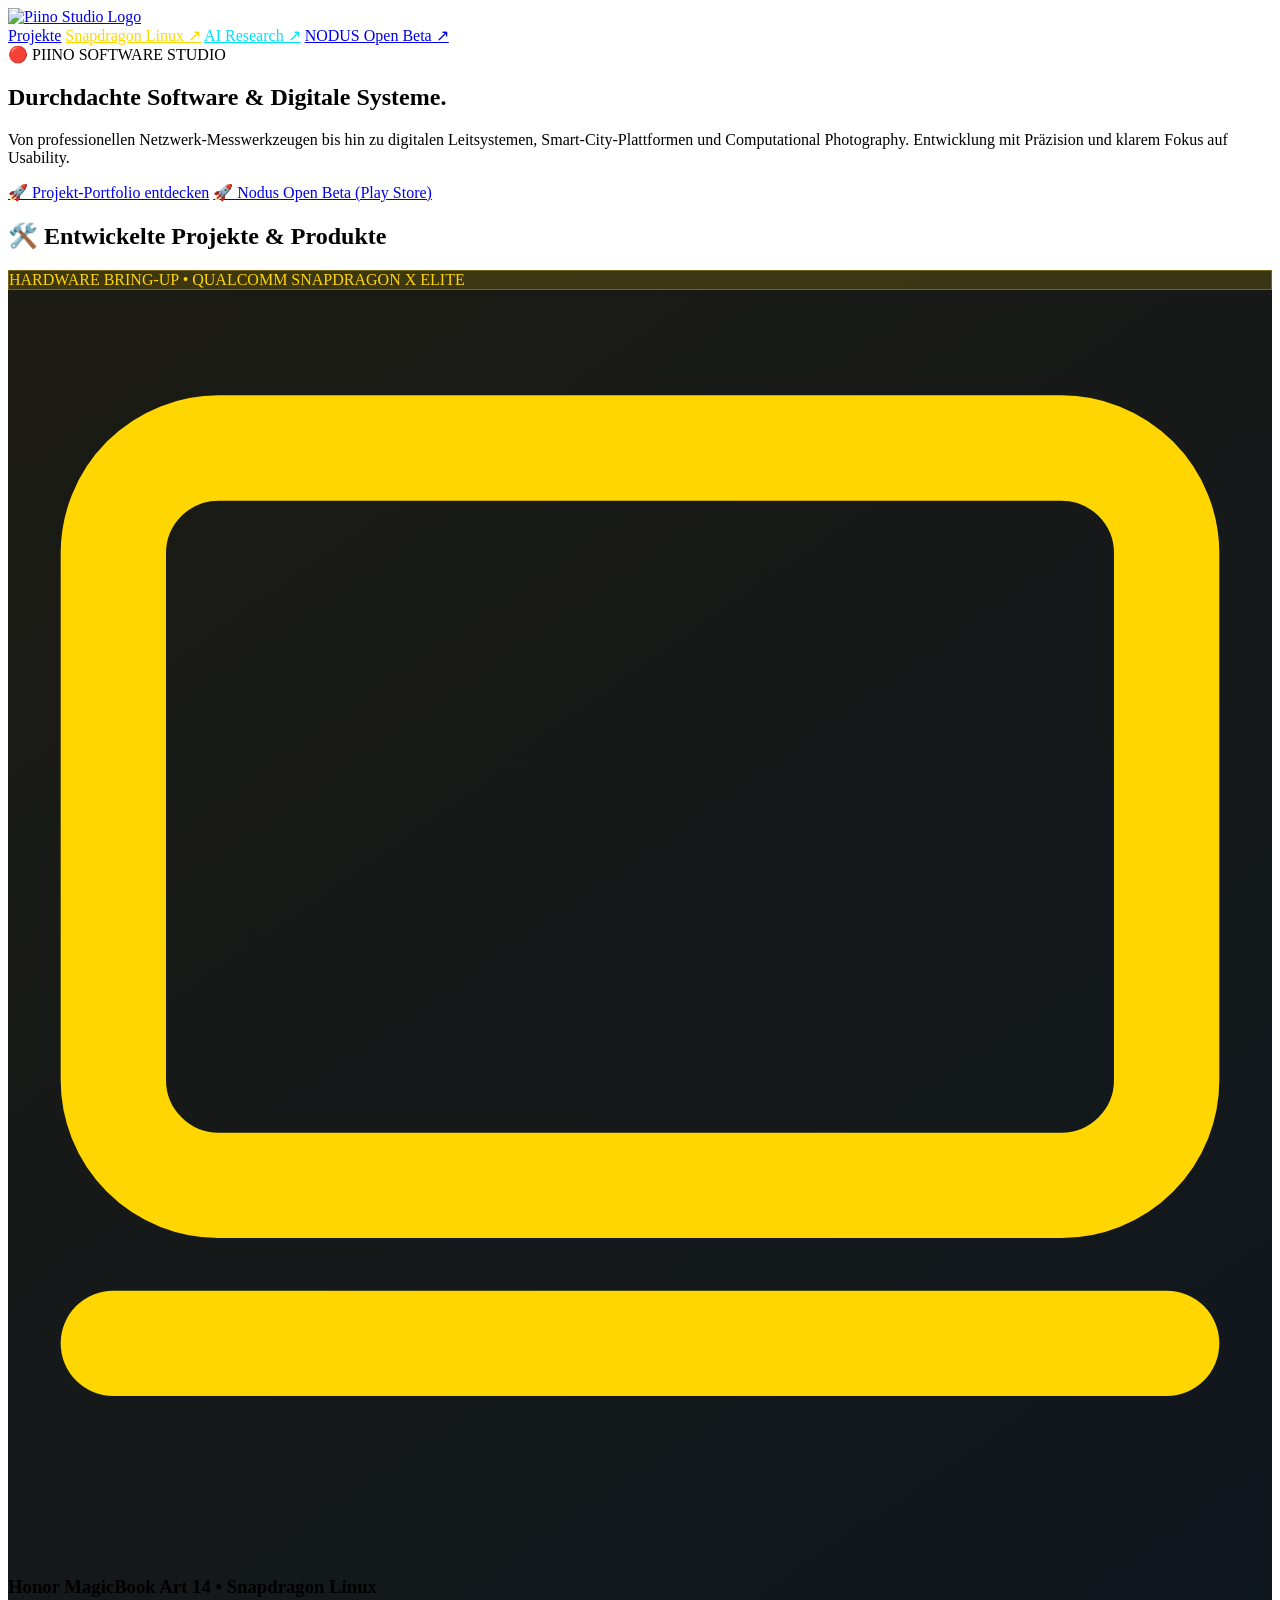
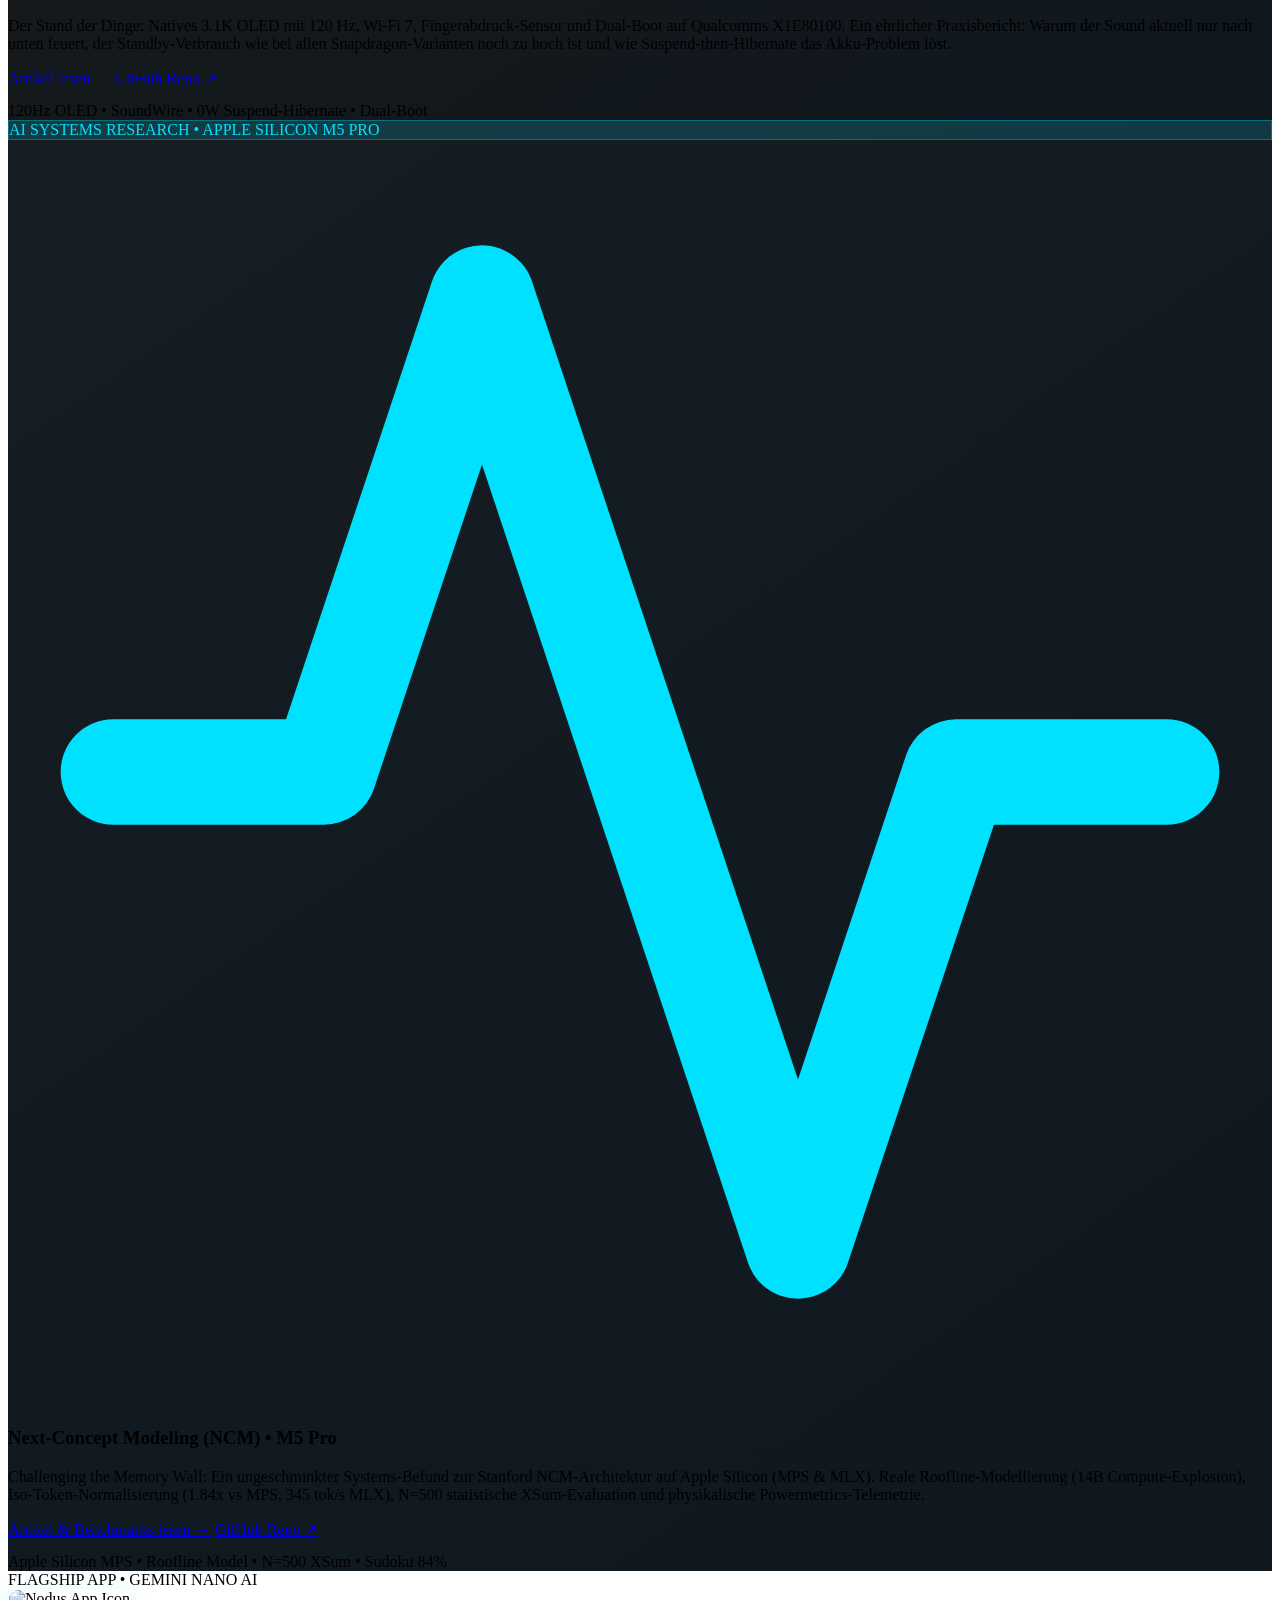
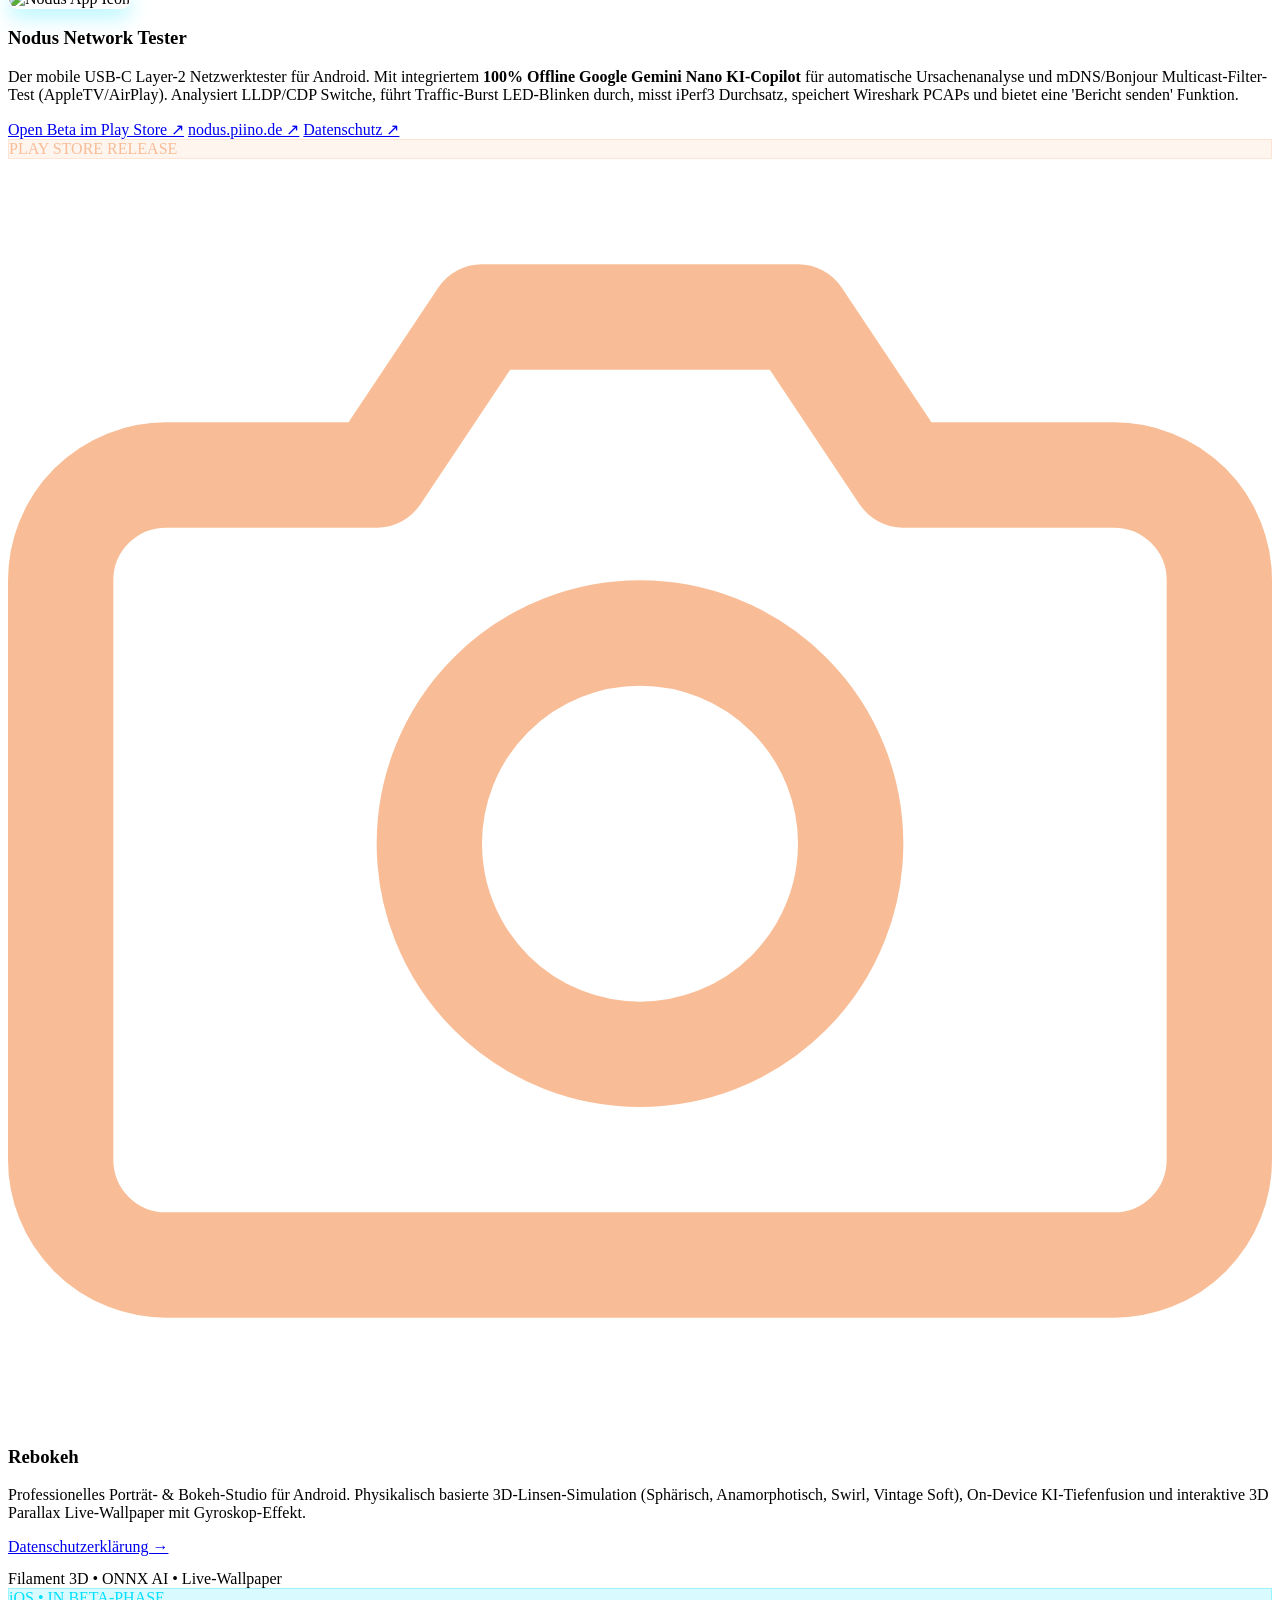
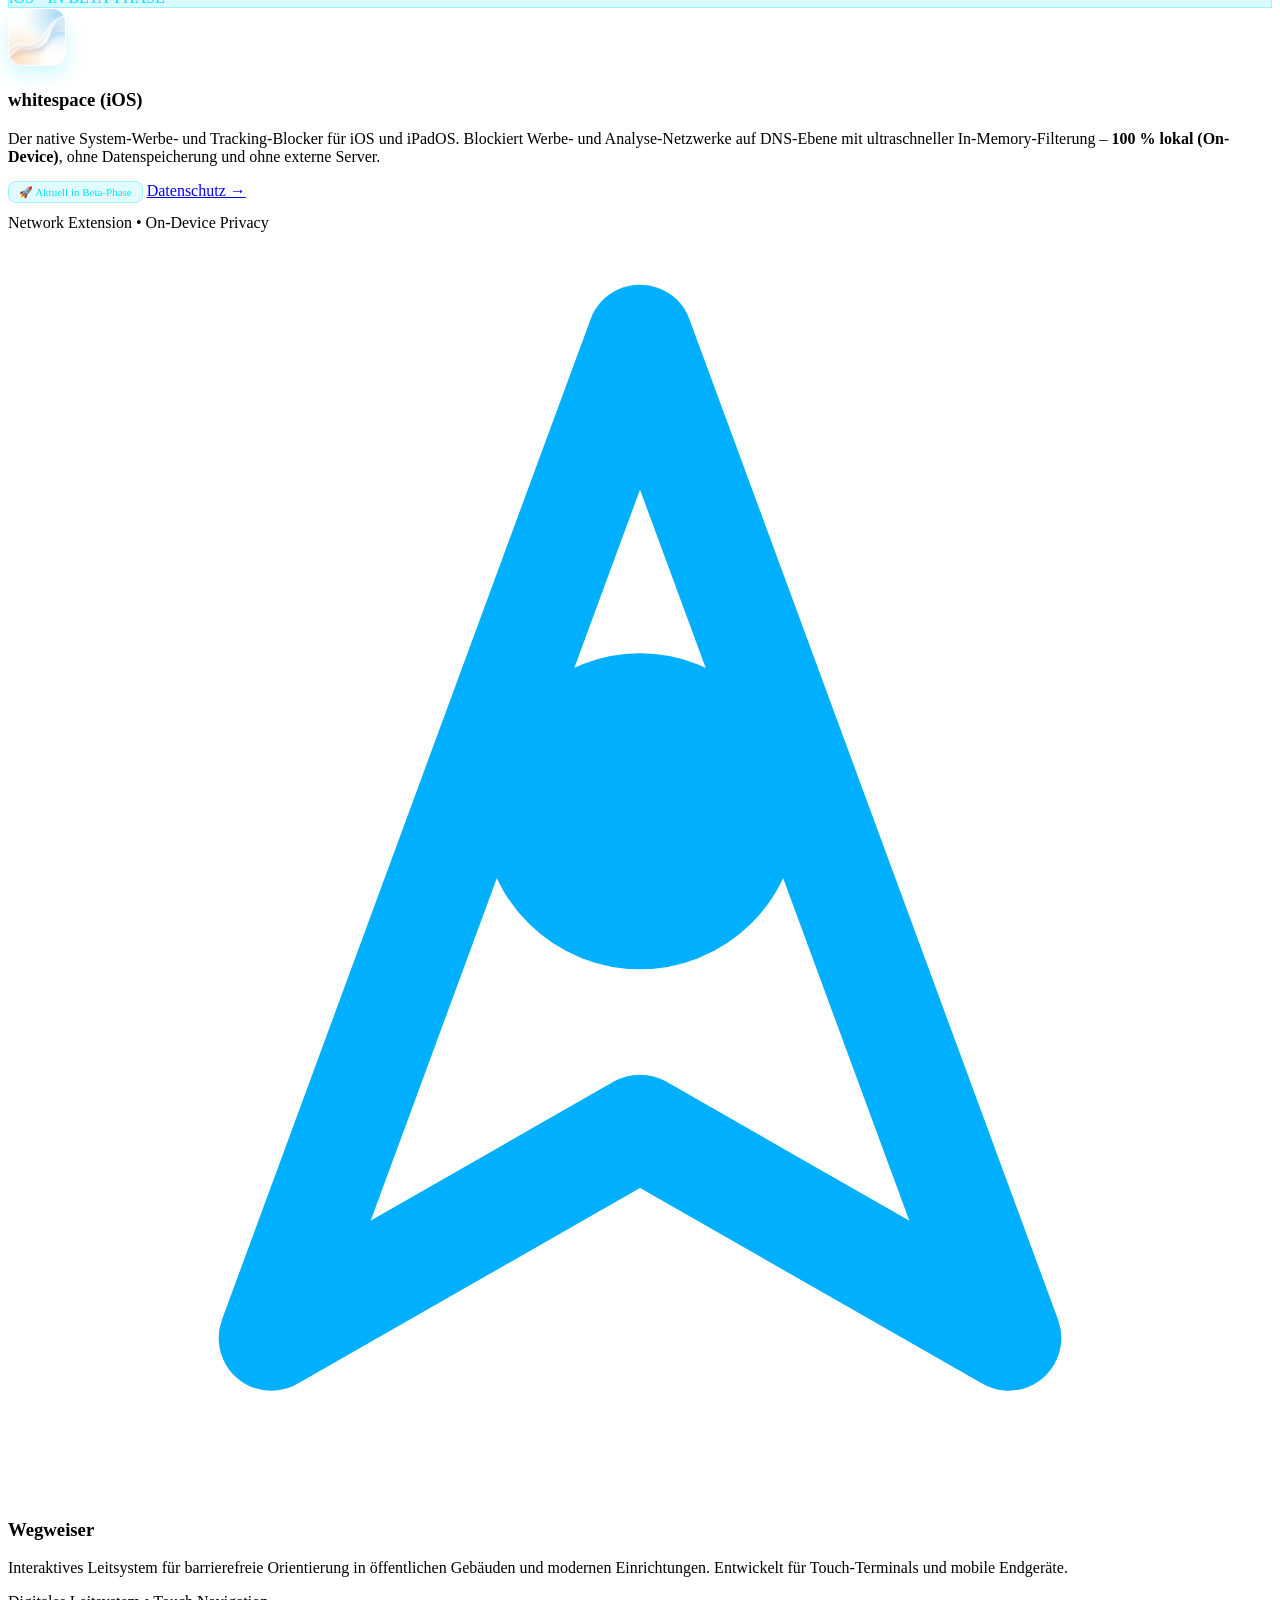
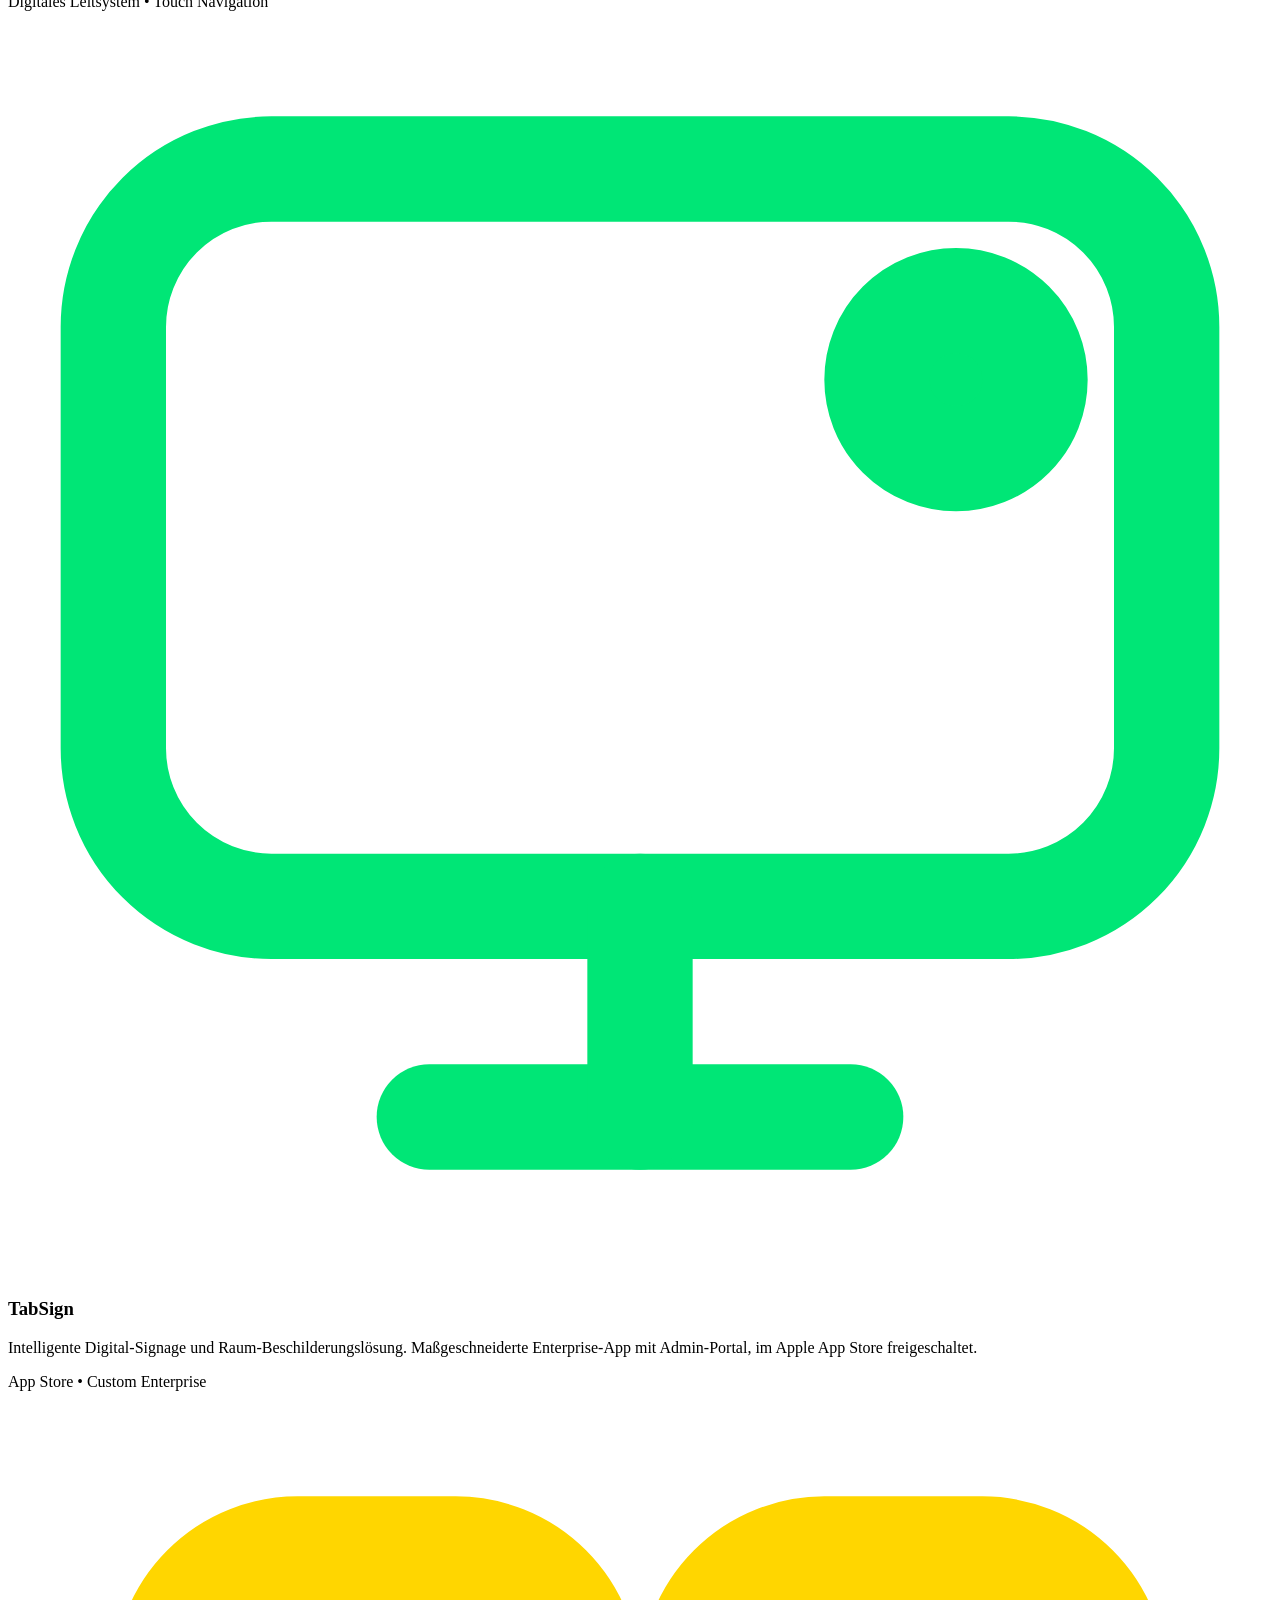
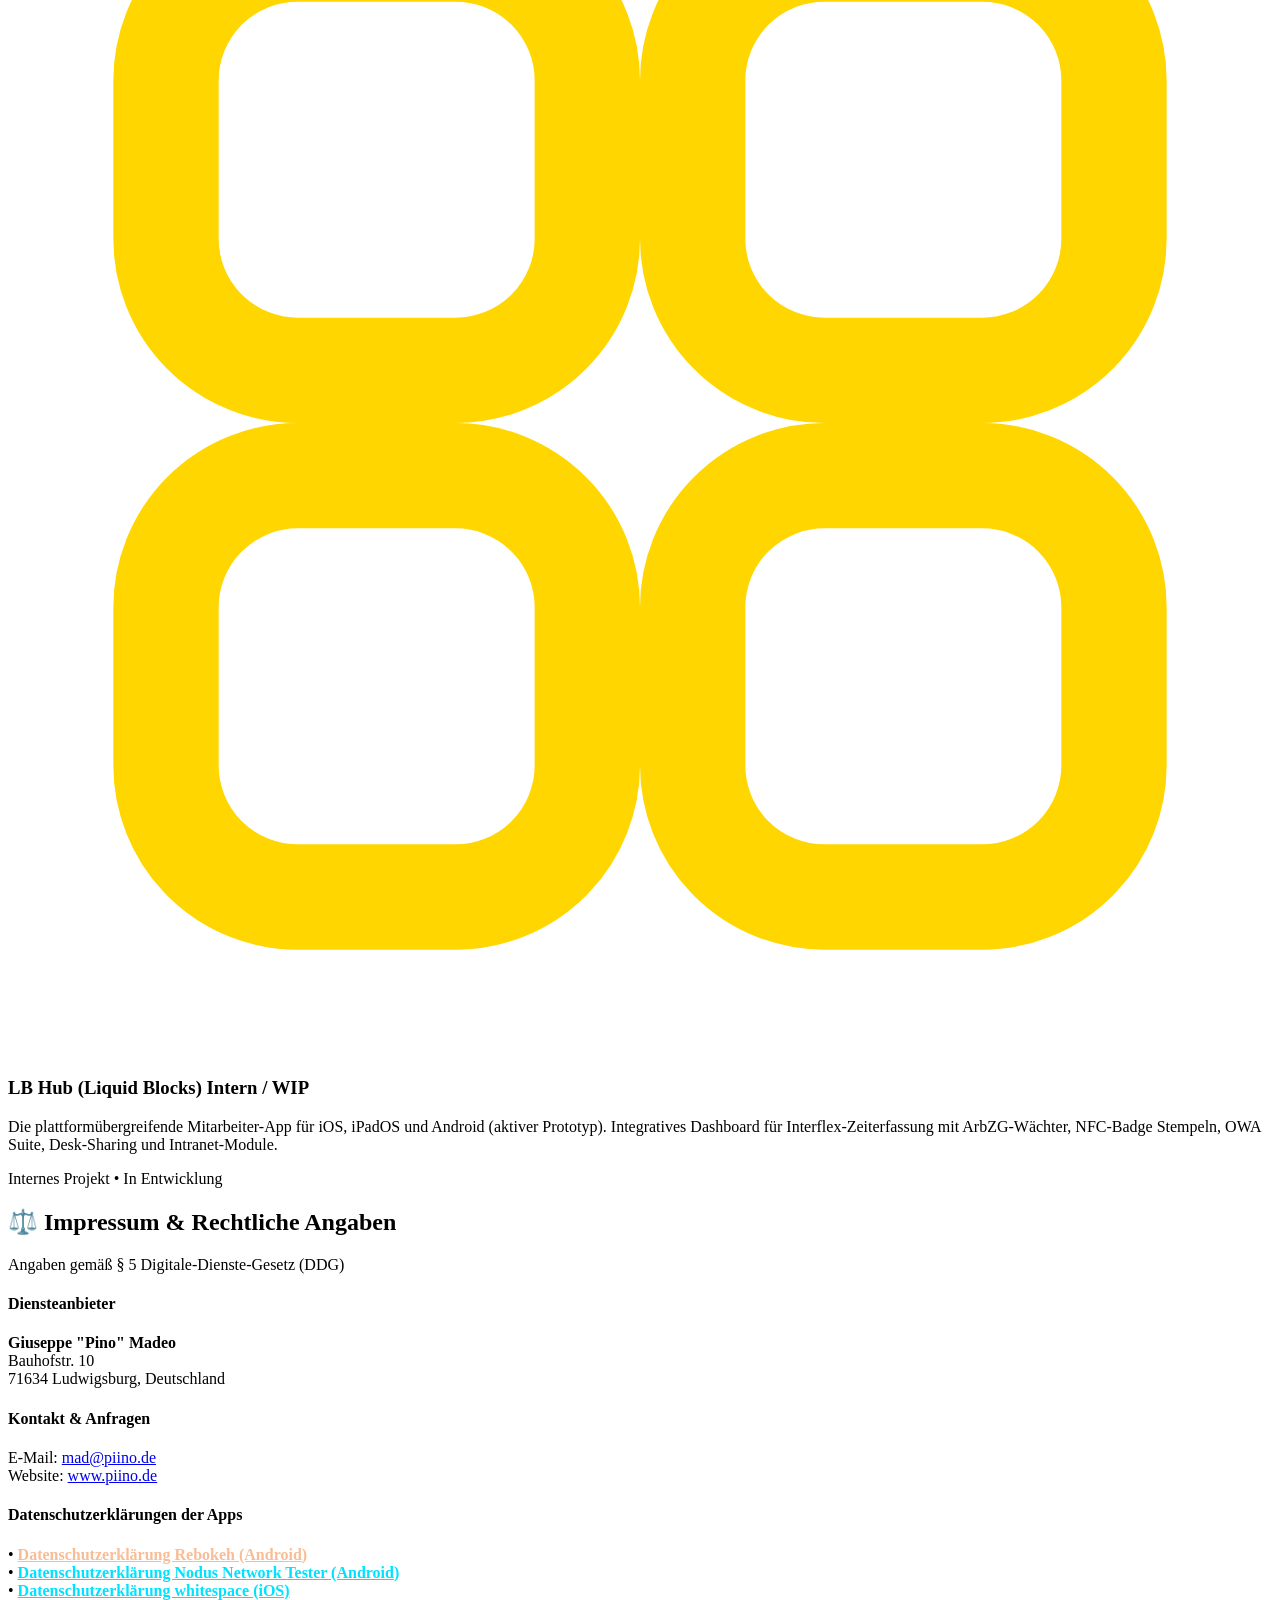
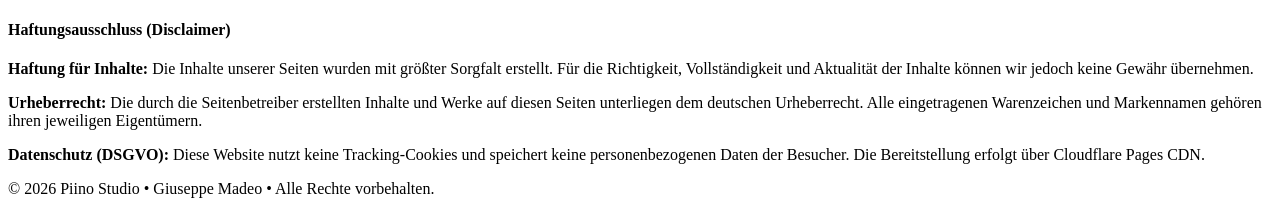
==== index.html @ a952c9d7 "feat(blog): add Honor MagicBook Art 14 Snapdragon Linux article - Add dedicated deep-dive article ho" ====
<!DOCTYPE html>
<html lang="de">
<head>
  <meta charset="UTF-8">
  <meta name="viewport" content="width=device-width, initial-scale=1.0">
  <title>Piino Software Studio &bull; Durchdachte Software &amp; Digitale Systeme</title>
  <meta name="description" content="Piino Software Studio von Giuseppe Madeo. Spezialisiert auf mobile Android/iOS-Tools, präzise Netzwerkanalyse (Nodus), intelligente Leitsysteme und Computational Photography (Rebokeh).">
  <link rel="preconnect" href="https://fonts.googleapis.com">
  <link rel="preconnect" href="https://fonts.gstatic.com" crossorigin>
  <link href="https://fonts.googleapis.com/css2?family=Outfit:wght@400;600;800;900&display=swap" rel="stylesheet">
  <link rel="stylesheet" href="styles.css">
</head>
<body>

  <!-- Navbar -->
  <nav class="navbar">
    <a href="#" class="nav-brand">
      <img src="piino-logo-legal.svg" alt="Piino Studio Logo" class="nav-logo-svg">
    </a>
    <div class="nav-links">
      <a href="#projekte" class="nav-link">Projekte</a>
      <a href="honor-magicbook-art-14-linux.html" class="nav-link" style="color: #FFD600;">Snapdragon Linux ↗</a>
      <a href="ncm-m5pro.html" class="nav-link" style="color: #00E1FF;">AI Research ↗</a>
      <a href="https://play.google.com/apps/testing/de.piino.nodus" target="_blank" class="btn-primary btn-sm">NODUS Open Beta ↗</a>
    </div>
  </nav>

  <!-- Hero Section -->
  <section class="hero">
    <div class="badge-nintendo">🔴 PIINO SOFTWARE STUDIO</div>
    <h1>Durchdachte Software &amp; Digitale Systeme.</h1>
    <p>Von professionellen Netzwerk-Messwerkzeugen bis hin zu digitalen Leitsystemen, Smart-City-Plattformen und Computational Photography. Entwicklung mit Präzision und klarem Fokus auf Usability.</p>
    
    <div class="hero-actions">
      <a href="#projekte" class="btn-primary">🚀 Projekt-Portfolio entdecken</a>
      <a href="https://play.google.com/apps/testing/de.piino.nodus" target="_blank" class="btn-secondary">🚀 Nodus Open Beta (Play Store)</a>
    </div>
  </section>

  <!-- Projects Showcase Section -->
  <section id="projekte" class="features">
    <h2 class="section-title">🛠️ Entwickelte Projekte &amp; Produkte</h2>
    
    <div class="grid">
      <!-- Honor MagicBook Art 14 Snapdragon Linux -->
      <div class="card card-featured" style="border-color: rgba(255, 214, 0, 0.4); background: linear-gradient(145deg, #1C1B14, #0F171F);">
        <div class="card-badge" style="background: rgba(255, 214, 0, 0.15); color: #FFD600; border: 1px solid rgba(255, 214, 0, 0.3);">HARDWARE BRING-UP &bull; QUALCOMM SNAPDRAGON X ELITE</div>
        <div class="card-icon-svg" style="margin-bottom: 16px;">
          <svg xmlns="http://www.w3.org/2000/svg" viewBox="0 0 24 24" fill="none" stroke="#FFD600" stroke-width="2" stroke-linecap="round" stroke-linejoin="round">
            <rect x="2" y="3" width="20" height="14" rx="2" ry="2"></rect>
            <line x1="2" y1="20" x2="22" y2="20"></line>
          </svg>
        </div>
        <h3>Honor MagicBook Art 14 &bull; Snapdragon Linux</h3>
        <p>Der Stand der Dinge: Natives 3.1K OLED mit 120 Hz, Wi-Fi 7, Fingerabdruck-Sensor und Dual-Boot auf Qualcomms X1E80100. Ein ehrlicher Praxisbericht: Warum der Sound aktuell nur nach unten feuert, der Standby-Verbrauch wie bei allen Snapdragon-Varianten noch zu hoch ist und wie Suspend-then-Hibernate das Akku-Problem löst.</p>
        <div class="card-actions">
          <a href="honor-magicbook-art-14-linux.html" class="btn-primary btn-sm">Artikel lesen &rarr;</a>
          <a href="https://github.com/PiinoStudio/honor-magicbook-art-14-linux" target="_blank" class="btn-secondary btn-sm">GitHub Repo ↗</a>
        </div>
        <div class="card-tag" style="margin-top: 14px;">120Hz OLED &bull; SoundWire &bull; 0W Suspend-Hibernate &bull; Dual-Boot</div>
      </div>

      <!-- NCM on Apple Silicon (AI Research Feature) -->
      <div class="card card-featured" style="border-color: rgba(0, 225, 255, 0.4); background: linear-gradient(145deg, #161E24, #0F171F);">
        <div class="card-badge" style="background: rgba(0, 225, 255, 0.15); color: #00E1FF; border: 1px solid rgba(0, 225, 255, 0.3);">AI SYSTEMS RESEARCH &bull; APPLE SILICON M5 PRO</div>
        <div class="card-icon-svg" style="margin-bottom: 16px;">
          <svg xmlns="http://www.w3.org/2000/svg" viewBox="0 0 24 24" fill="none" stroke="#00E1FF" stroke-width="2" stroke-linecap="round" stroke-linejoin="round">
            <polyline points="22 12 18 12 15 21 9 3 6 12 2 12"></polyline>
          </svg>
        </div>
        <h3>Next-Concept Modeling (NCM) &bull; M5 Pro</h3>
        <p>Challenging the Memory Wall: Ein ungeschminkter Systems-Befund zur Stanford NCM-Architektur auf Apple Silicon (MPS &amp; MLX). Reale Roofline-Modellierung (14B Compute-Explosion), Iso-Token-Normalisierung (1.84x vs MPS, 345 tok/s MLX), N=500 statistische XSum-Evaluation und physikalische Powermetrics-Telemetrie.</p>
        <div class="card-actions">
          <a href="ncm-m5pro.html" class="btn-primary btn-sm">Artikel &amp; Benchmarks lesen &rarr;</a>
          <a href="https://github.com/PiinoStudio/ncm-apple-silicon" target="_blank" class="btn-secondary btn-sm">GitHub Repo ↗</a>
        </div>
        <div class="card-tag" style="margin-top: 14px;">Apple Silicon MPS &bull; Roofline Model &bull; N=500 XSum &bull; Sudoku 84%</div>
      </div>

      <!-- Nodus (Flagship) -->
      <div class="card card-featured">
        <div class="card-badge">FLAGSHIP APP &bull; GEMINI NANO AI</div>
        <div style="margin-bottom: 16px;">
          <img src="nodus-app-icon.png" alt="Nodus App Icon" style="width: 56px; height: 56px; border-radius: 14px; box-shadow: 0 8px 20px rgba(0, 225, 255, 0.3); border: 1px solid rgba(255, 255, 255, 0.15);">
        </div>
        <h3>Nodus Network Tester</h3>
        <p>Der mobile USB-C Layer-2 Netzwerktester für Android. Mit integriertem <strong>100% Offline Google Gemini Nano KI-Copilot</strong> für automatische Ursachenanalyse und mDNS/Bonjour Multicast-Filter-Test (AppleTV/AirPlay). Analysiert LLDP/CDP Switche, führt Traffic-Burst LED-Blinken durch, misst iPerf3 Durchsatz, speichert Wireshark PCAPs und bietet eine 'Bericht senden' Funktion.</p>
        <div class="card-actions">
          <a href="https://play.google.com/apps/testing/de.piino.nodus" target="_blank" class="btn-primary btn-sm">Open Beta im Play Store ↗</a>
          <a href="https://nodus.piino.de" target="_blank" class="btn-secondary btn-sm">nodus.piino.de ↗</a>
          <a href="datenschutz.html" class="btn-secondary btn-sm">Datenschutz ↗</a>
        </div>
      </div>

      <!-- Rebokeh -->
      <div class="card">
        <div class="card-badge" style="background: rgba(248, 189, 150, 0.15); color: #F8BD96; border: 1px solid rgba(248, 189, 150, 0.3);">PLAY STORE RELEASE</div>
        <div class="card-icon-svg">
          <svg xmlns="http://www.w3.org/2000/svg" viewBox="0 0 24 24" fill="none" stroke="#F8BD96" stroke-width="2" stroke-linecap="round" stroke-linejoin="round">
            <path d="M23 19a2 2 0 0 1-2 2H3a2 2 0 0 1-2-2V8a2 2 0 0 1 2-2h4l2-3h6l2 3h4a2 2 0 0 1 2 2z"/>
            <circle cx="12" cy="13" r="4"/>
          </svg>
        </div>
        <h3>Rebokeh</h3>
        <p>Professionelles Porträt- &amp; Bokeh-Studio für Android. Physikalisch basierte 3D-Linsen-Simulation (Sphärisch, Anamorphotisch, Swirl, Vintage Soft), On-Device KI-Tiefenfusion und interaktive 3D Parallax Live-Wallpaper mit Gyroskop-Effekt.</p>
        <div class="card-actions">
          <a href="rebokeh-datenschutz.html" class="btn-secondary btn-sm">Datenschutzerklärung &rarr;</a>
        </div>
        <div class="card-tag" style="margin-top: 14px;">Filament 3D &bull; ONNX AI &bull; Live-Wallpaper</div>
      </div>

      <!-- whitespace (iOS) -->
      <div class="card">
        <div class="card-badge" style="background: rgba(0, 225, 255, 0.15); color: #00E1FF; border: 1px solid rgba(0, 225, 255, 0.3);">iOS &bull; IN BETA-PHASE</div>
        <div style="margin-bottom: 16px;">
          <img src="whitespace-app-icon.png" alt="whitespace App Icon" style="width: 56px; height: 56px; border-radius: 14px; box-shadow: 0 8px 20px rgba(0, 225, 255, 0.2); border: 1px solid rgba(255, 255, 255, 0.15);">
        </div>
        <h3>whitespace (iOS)</h3>
        <p>Der native System-Werbe- und Tracking-Blocker für iOS und iPadOS. Blockiert Werbe- und Analyse-Netzwerke auf DNS-Ebene mit ultraschneller In-Memory-Filterung &ndash; <strong>100 % lokal (On-Device)</strong>, ohne Datenspeicherung und ohne externe Server.</p>
        <div class="card-actions">
          <span class="wip-badge" style="font-size: 11px; padding: 4px 10px; background: rgba(0, 225, 255, 0.12); color: #00E1FF; border: 1px solid rgba(0, 225, 255, 0.3); border-radius: 8px;">🚀 Aktuell in Beta-Phase</span>
          <a href="whitespace-datenschutz.html" class="btn-secondary btn-sm">Datenschutz &rarr;</a>
        </div>
        <div class="card-tag" style="margin-top: 14px;">Network Extension &bull; On-Device Privacy</div>
      </div>

      <!-- Wegweiser -->
      <div class="card">
        <div class="card-icon-svg">
          <svg xmlns="http://www.w3.org/2000/svg" viewBox="0 0 24 24" fill="none" stroke="#00B0FF" stroke-width="2" stroke-linecap="round" stroke-linejoin="round">
            <polygon points="12 2 19 21 12 17 5 21 12 2"/>
            <circle cx="12" cy="11" r="2" fill="#00B0FF"/>
          </svg>
        </div>
        <h3>Wegweiser</h3>
        <p>Interaktives Leitsystem für barrierefreie Orientierung in öffentlichen Gebäuden und modernen Einrichtungen. Entwickelt für Touch-Terminals und mobile Endgeräte.</p>
        <div class="card-tag">Digitales Leitsystem &bull; Touch Navigation</div>
      </div>

      <!-- TabSign -->
      <div class="card">
        <div class="card-icon-svg">
          <svg xmlns="http://www.w3.org/2000/svg" viewBox="0 0 24 24" fill="none" stroke="#00E676" stroke-width="2" stroke-linecap="round" stroke-linejoin="round">
            <rect x="2" y="3" width="20" height="14" rx="3"/>
            <line x1="8" y1="21" x2="16" y2="21"/>
            <line x1="12" y1="17" x2="12" y2="21"/>
            <circle cx="18" cy="7" r="1.5" fill="#00E676"/>
          </svg>
        </div>
        <h3>TabSign</h3>
        <p>Intelligente Digital-Signage und Raum-Beschilderungslösung. Maßgeschneiderte Enterprise-App mit Admin-Portal, im Apple App Store freigeschaltet.</p>
        <div class="card-tag">App Store &bull; Custom Enterprise</div>
      </div>

      <!-- LB Hub (Liquid Blocks) -->
      <div class="card">
        <div class="card-icon-svg">
          <svg xmlns="http://www.w3.org/2000/svg" viewBox="0 0 24 24" fill="none" stroke="#FFD600" stroke-width="2" stroke-linecap="round" stroke-linejoin="round">
            <rect x="3" y="3" width="8" height="8" rx="2.5"/>
            <rect x="13" y="3" width="8" height="8" rx="2.5"/>
            <rect x="3" y="13" width="8" height="8" rx="2.5"/>
            <rect x="13" y="13" width="8" height="8" rx="2.5"/>
          </svg>
        </div>
        <h3>LB Hub (Liquid Blocks) <span class="wip-badge">Intern / WIP</span></h3>
        <p>Die plattformübergreifende Mitarbeiter-App für iOS, iPadOS und Android (aktiver Prototyp). Integratives Dashboard für Interflex-Zeiterfassung mit ArbZG-Wächter, NFC-Badge Stempeln, OWA Suite, Desk-Sharing und Intranet-Module.</p>
        <div class="card-tag">Internes Projekt &bull; In Entwicklung</div>
      </div>
    </div>
  </section>

  <!-- Legal Impressum & Privacy Section -->
  <section id="impressum" class="impressum-section">
    <div class="impressum-container">
      <h2>⚖️ Impressum &amp; Rechtliche Angaben</h2>
      <p class="impressum-subtitle">Angaben gemäß § 5 Digitale-Dienste-Gesetz (DDG)</p>

      <div class="impressum-grid">
        <div class="impressum-block">
          <h4>Diensteanbieter</h4>
          <p><strong>Giuseppe "Pino" Madeo</strong><br>
          Bauhofstr. 10<br>
          71634 Ludwigsburg, Deutschland</p>
        </div>

        <div class="impressum-block">
          <h4>Kontakt &amp; Anfragen</h4>
          <p>E-Mail: <a href="mailto:mad@piino.de">mad@piino.de</a><br>
          Website: <a href="https://www.piino.de">www.piino.de</a></p>
        </div>
      </div>

      <div class="impressum-legal-text">
        <h4>Datenschutzerklärungen der Apps</h4>
        <p>
          • <a href="rebokeh-datenschutz.html" style="color: #F8BD96; font-weight: 600;">Datenschutzerklärung Rebokeh (Android)</a><br>
          • <a href="datenschutz.html" style="color: #00E1FF; font-weight: 600;">Datenschutzerklärung Nodus Network Tester (Android)</a><br>
          • <a href="whitespace-datenschutz.html" style="color: #00E1FF; font-weight: 600;">Datenschutzerklärung whitespace (iOS)</a>
        </p>
        <h4>Haftungsausschluss (Disclaimer)</h4>
        <p><strong>Haftung für Inhalte:</strong> Die Inhalte unserer Seiten wurden mit größter Sorgfalt erstellt. Für die Richtigkeit, Vollständigkeit und Aktualität der Inhalte können wir jedoch keine Gewähr übernehmen.</p>
        <p><strong>Urheberrecht:</strong> Die durch die Seitenbetreiber erstellten Inhalte und Werke auf diesen Seiten unterliegen dem deutschen Urheberrecht. Alle eingetragenen Warenzeichen und Markennamen gehören ihren jeweiligen Eigentümern.</p>
        <p><strong>Datenschutz (DSGVO):</strong> Diese Website nutzt keine Tracking-Cookies und speichert keine personenbezogenen Daten der Besucher. Die Bereitstellung erfolgt über Cloudflare Pages CDN.</p>
      </div>
    </div>
  </section>

  <!-- Footer -->
  <footer>
    <p>&copy; 2026 Piino Studio • Giuseppe Madeo &bull; Alle Rechte vorbehalten.</p>
  </footer>

  <script>
    // Subdomain routing: If entered via nodus.piino.de, load dedicated Nodus Landing Page nodus.html
    if (window.location.hostname.startsWith('nodus.')) {
      window.location.replace('nodus.html');
    }
  </script>
</body>
</html>
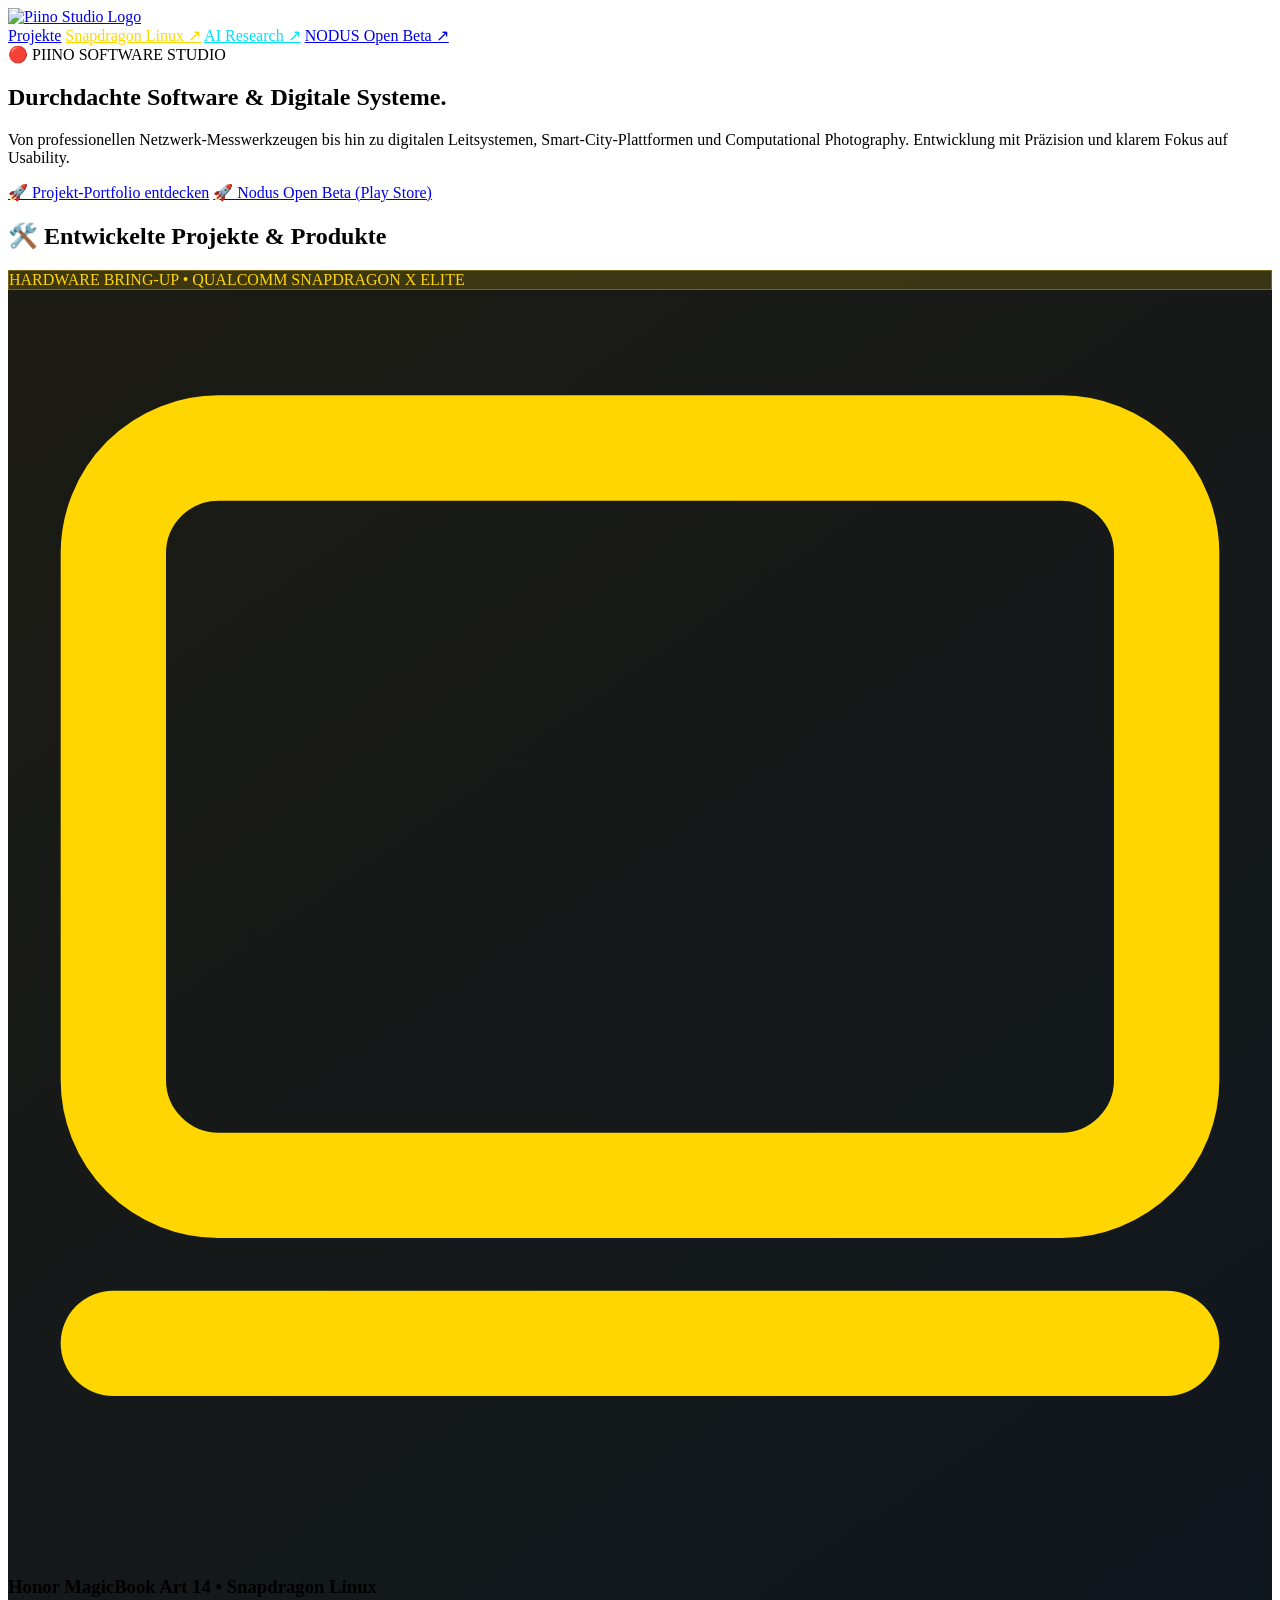
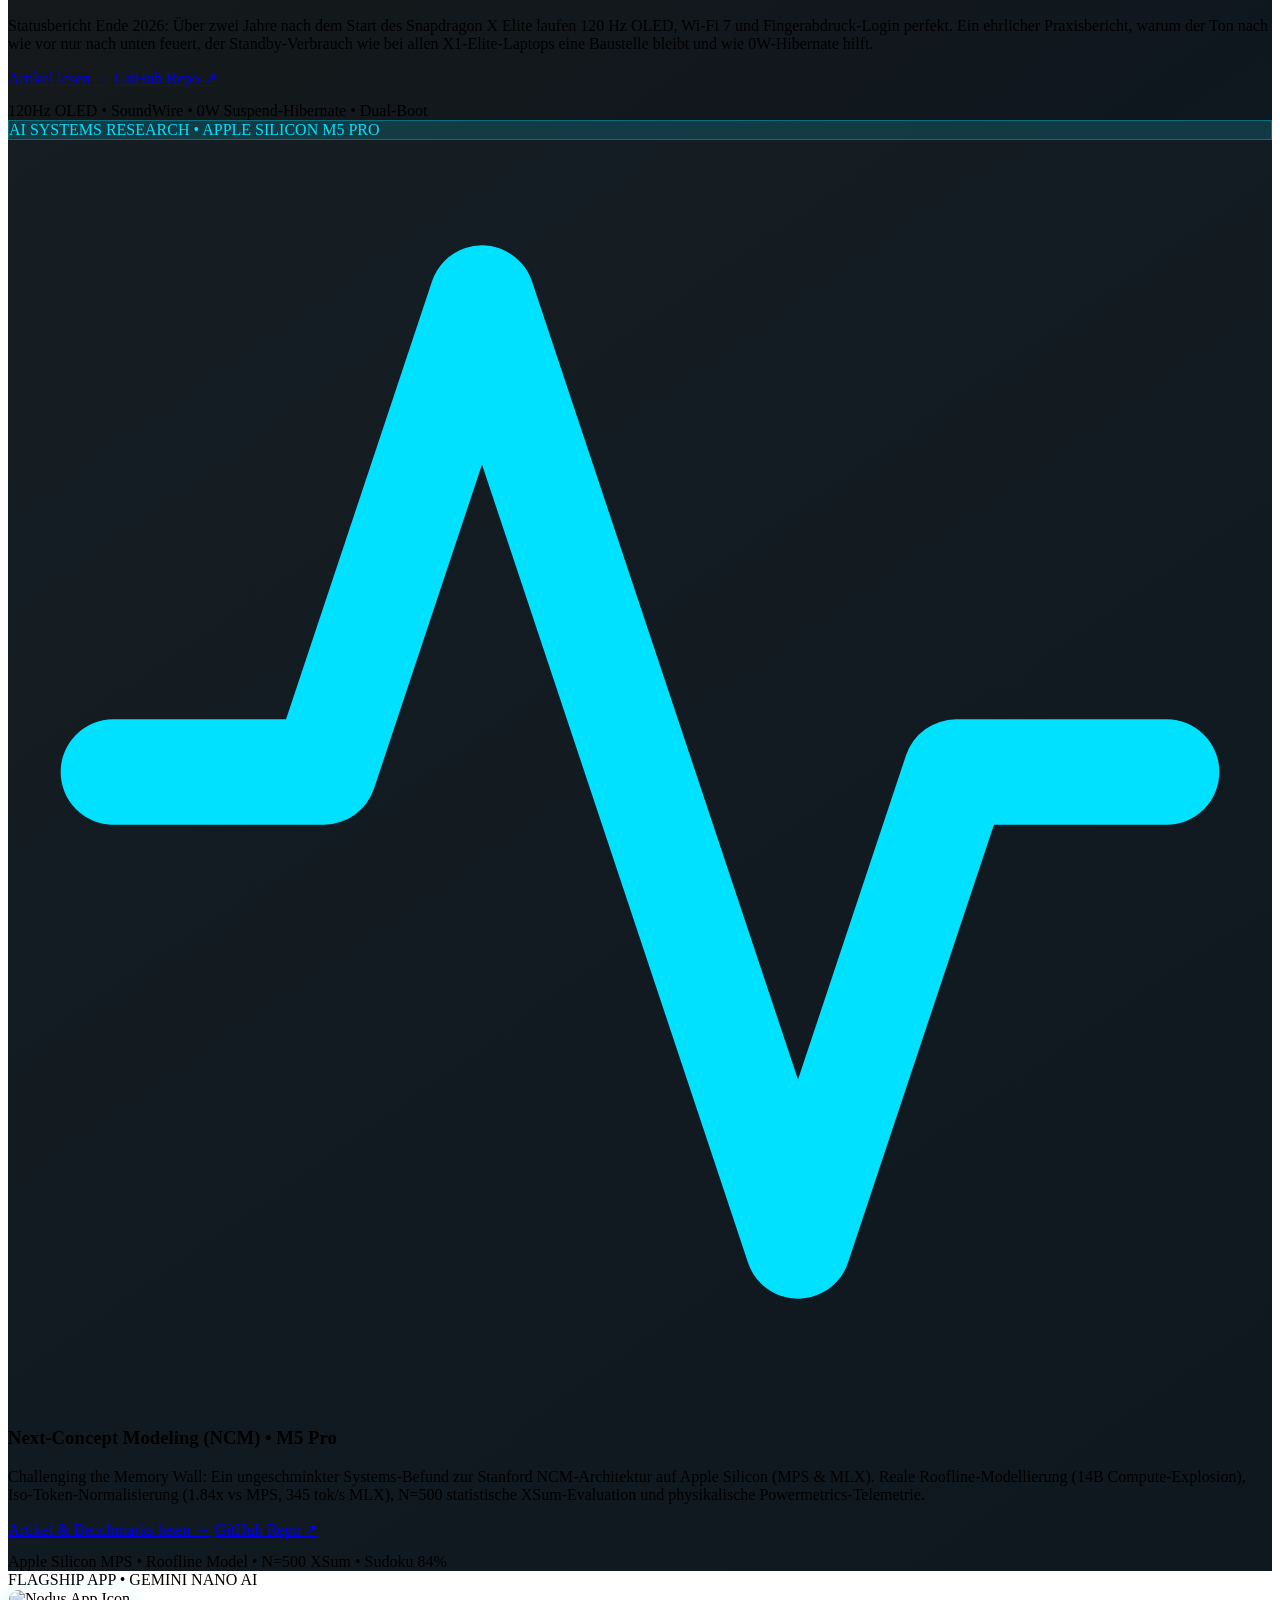
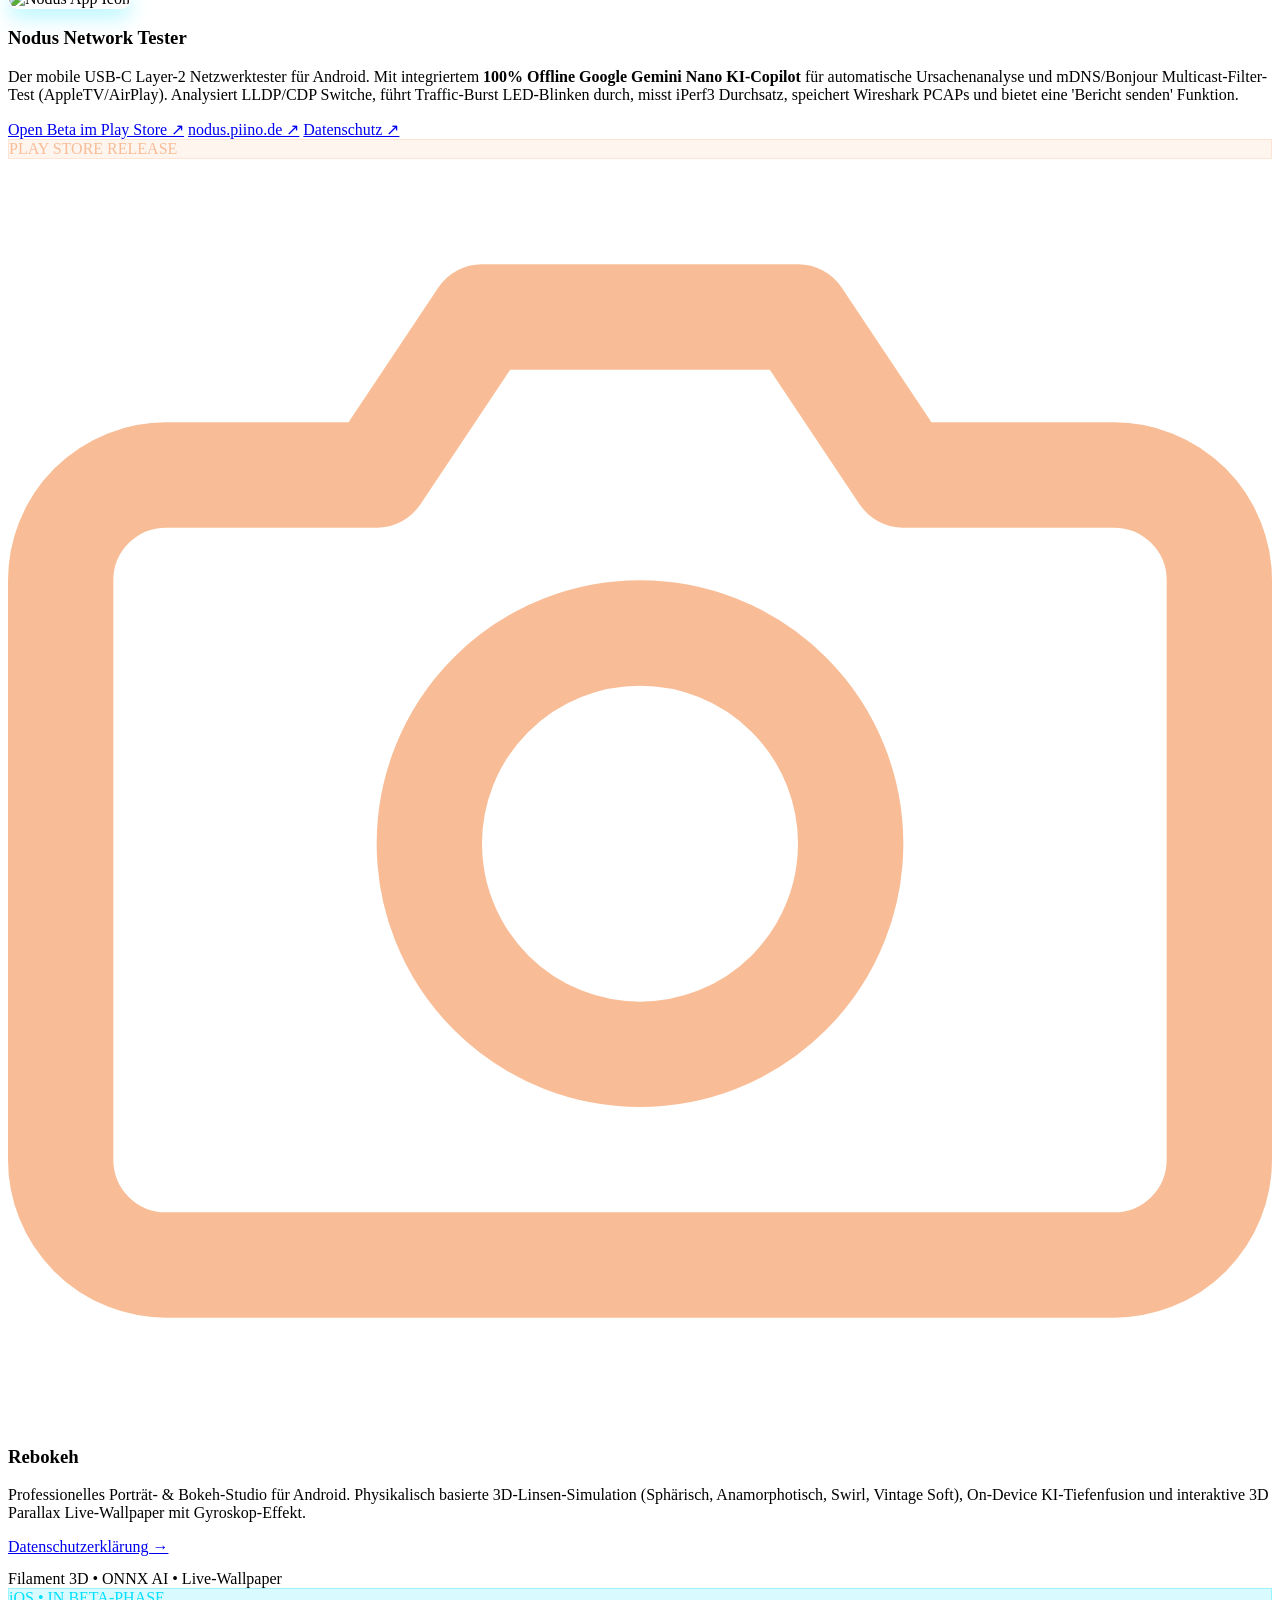
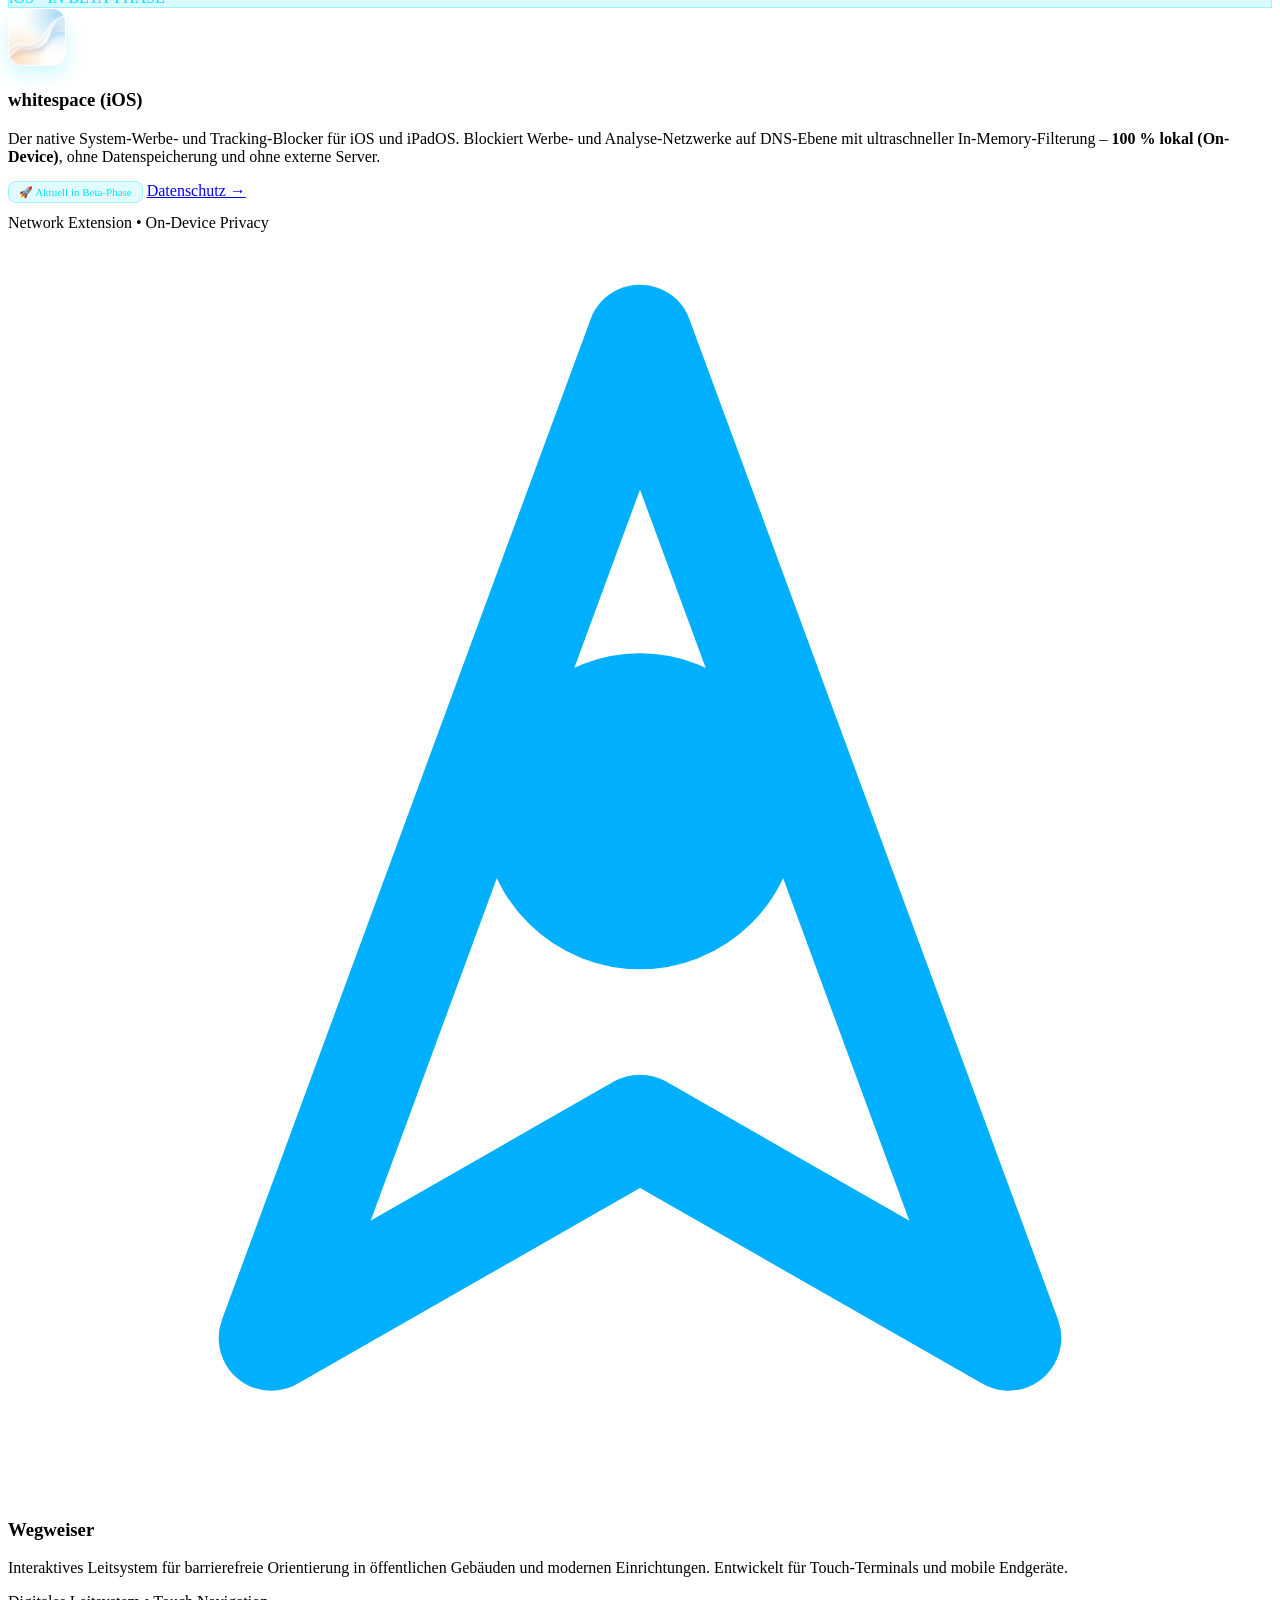
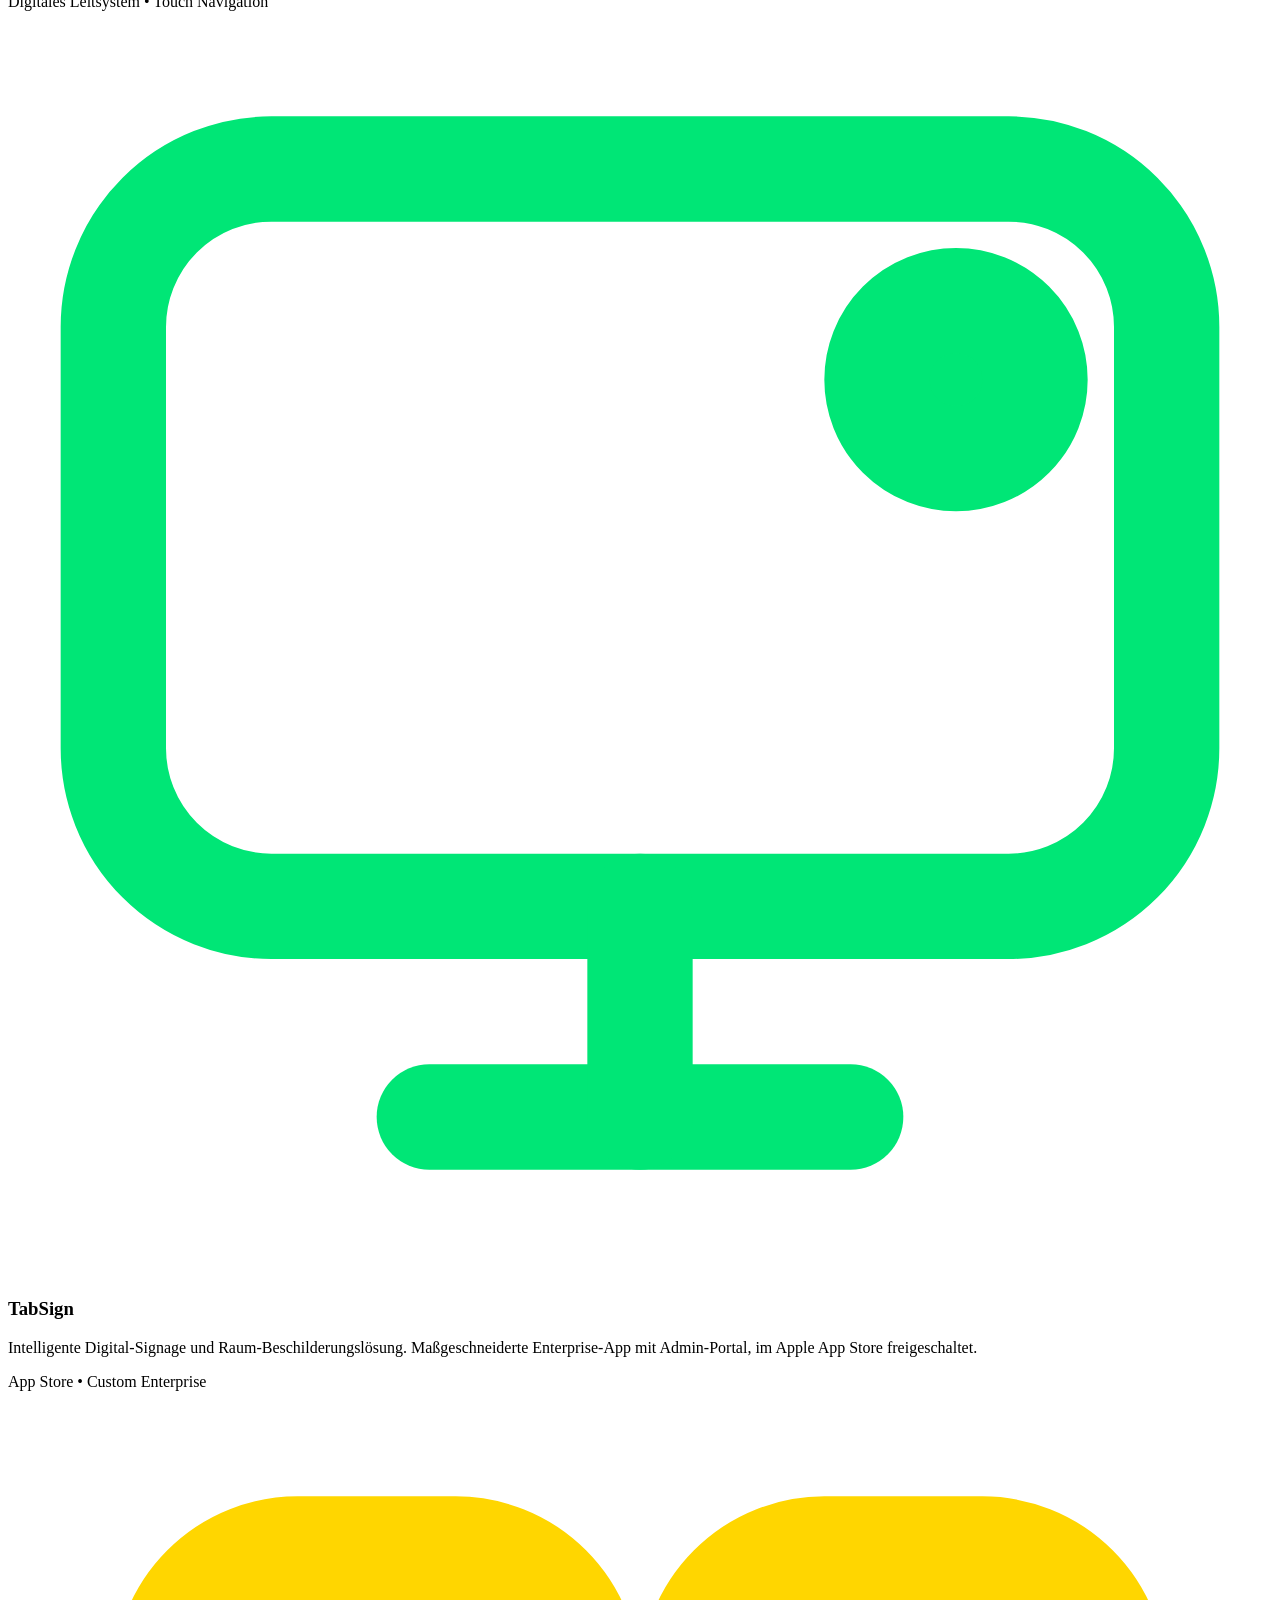
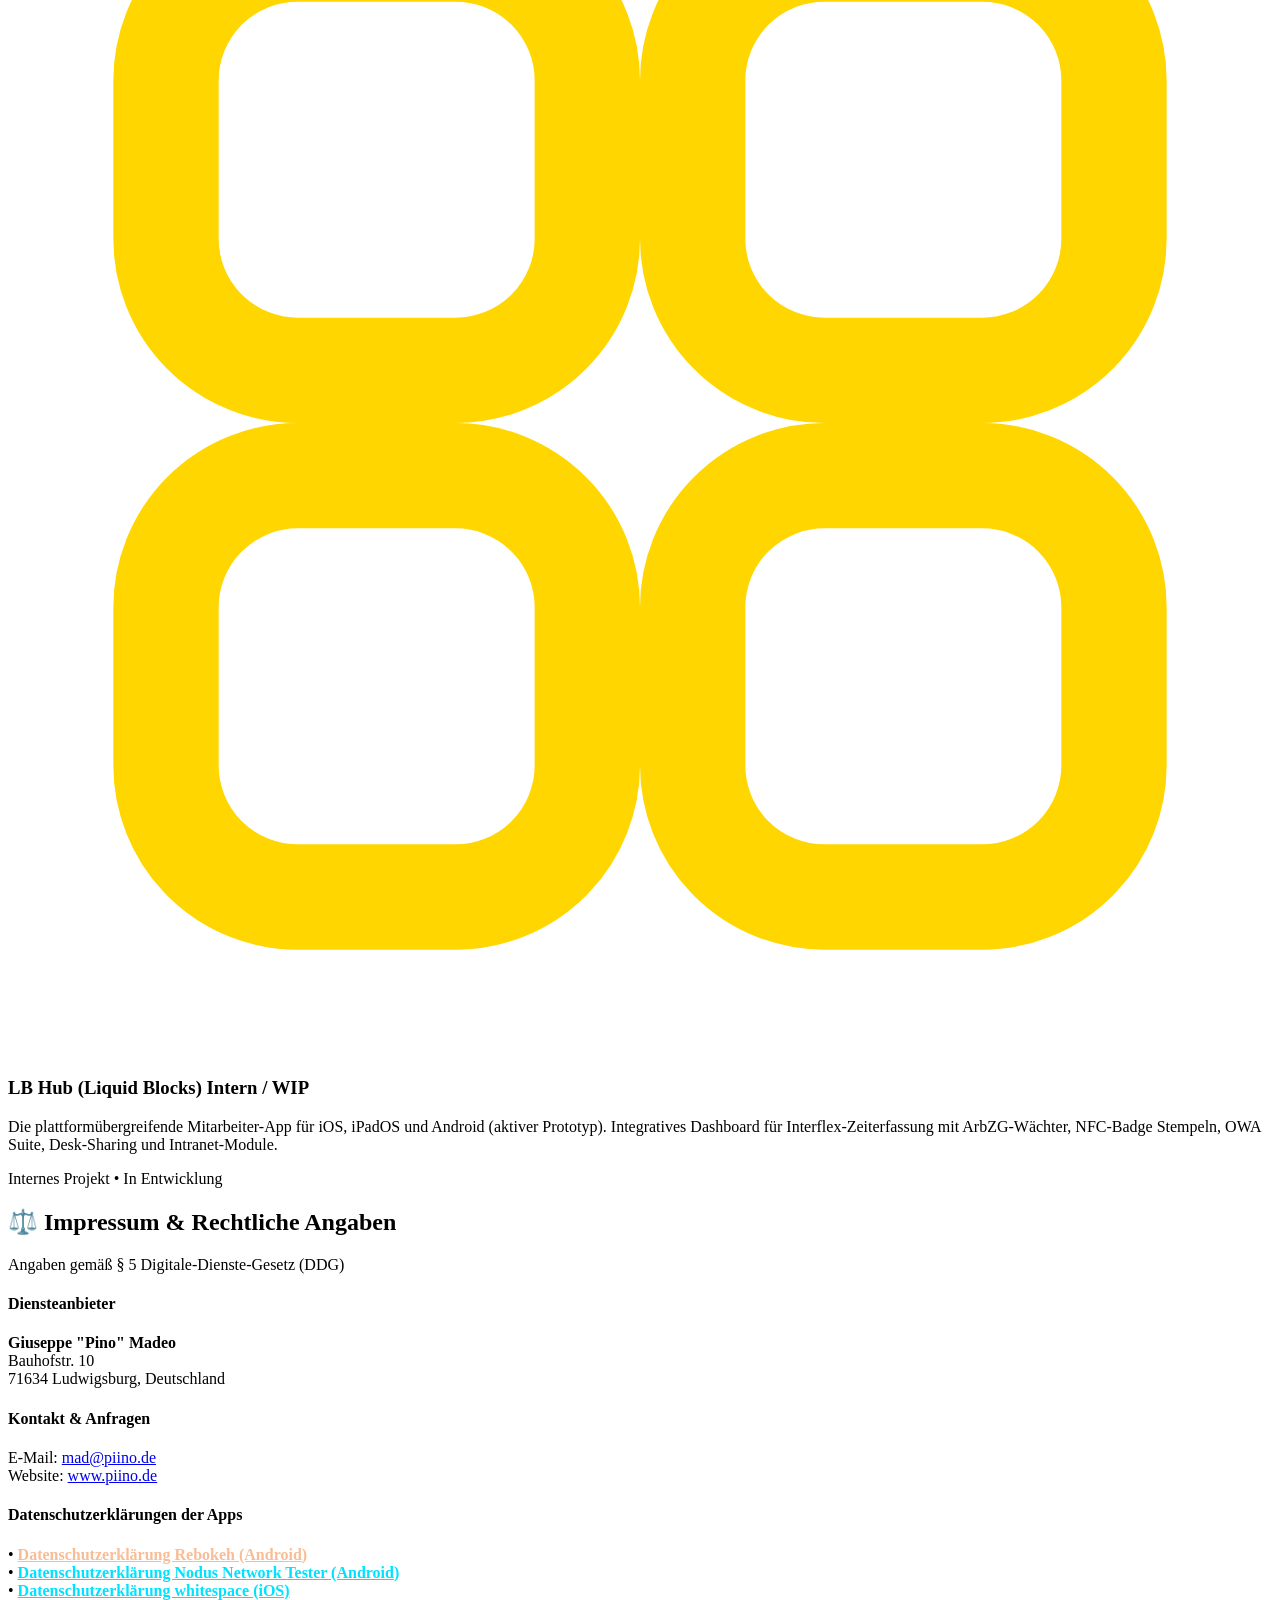
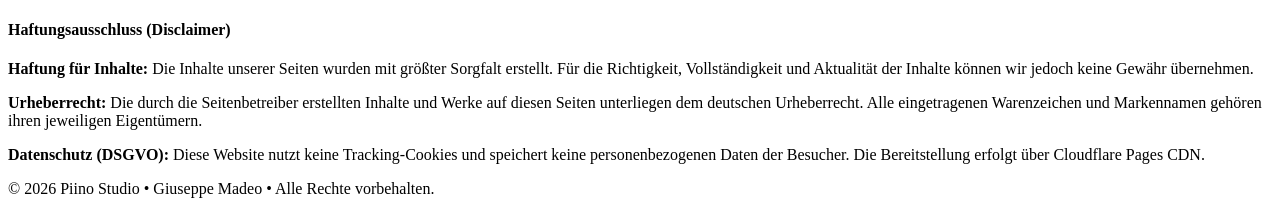
==== commit 8cd00bf2: "fix(blog): adjust tone and context to late 2026 retrospective - Reframe article as mature late-2026 " ====
--- a/index.html
+++ b/index.html
@@ -52,7 +52,7 @@
           </svg>
         </div>
         <h3>Honor MagicBook Art 14 &bull; Snapdragon Linux</h3>
-        <p>Der Stand der Dinge: Natives 3.1K OLED mit 120 Hz, Wi-Fi 7, Fingerabdruck-Sensor und Dual-Boot auf Qualcomms X1E80100. Ein ehrlicher Praxisbericht: Warum der Sound aktuell nur nach unten feuert, der Standby-Verbrauch wie bei allen Snapdragon-Varianten noch zu hoch ist und wie Suspend-then-Hibernate das Akku-Problem löst.</p>
+        <p>Statusbericht Ende 2026: Über zwei Jahre nach dem Start des Snapdragon X Elite laufen 120 Hz OLED, Wi-Fi 7 und Fingerabdruck-Login perfekt. Ein ehrlicher Praxisbericht, warum der Ton nach wie vor nur nach unten feuert, der Standby-Verbrauch wie bei allen X1-Elite-Laptops eine Baustelle bleibt und wie 0W-Hibernate hilft.</p>
         <div class="card-actions">
           <a href="honor-magicbook-art-14-linux.html" class="btn-primary btn-sm">Artikel lesen &rarr;</a>
           <a href="https://github.com/PiinoStudio/honor-magicbook-art-14-linux" target="_blank" class="btn-secondary btn-sm">GitHub Repo ↗</a>
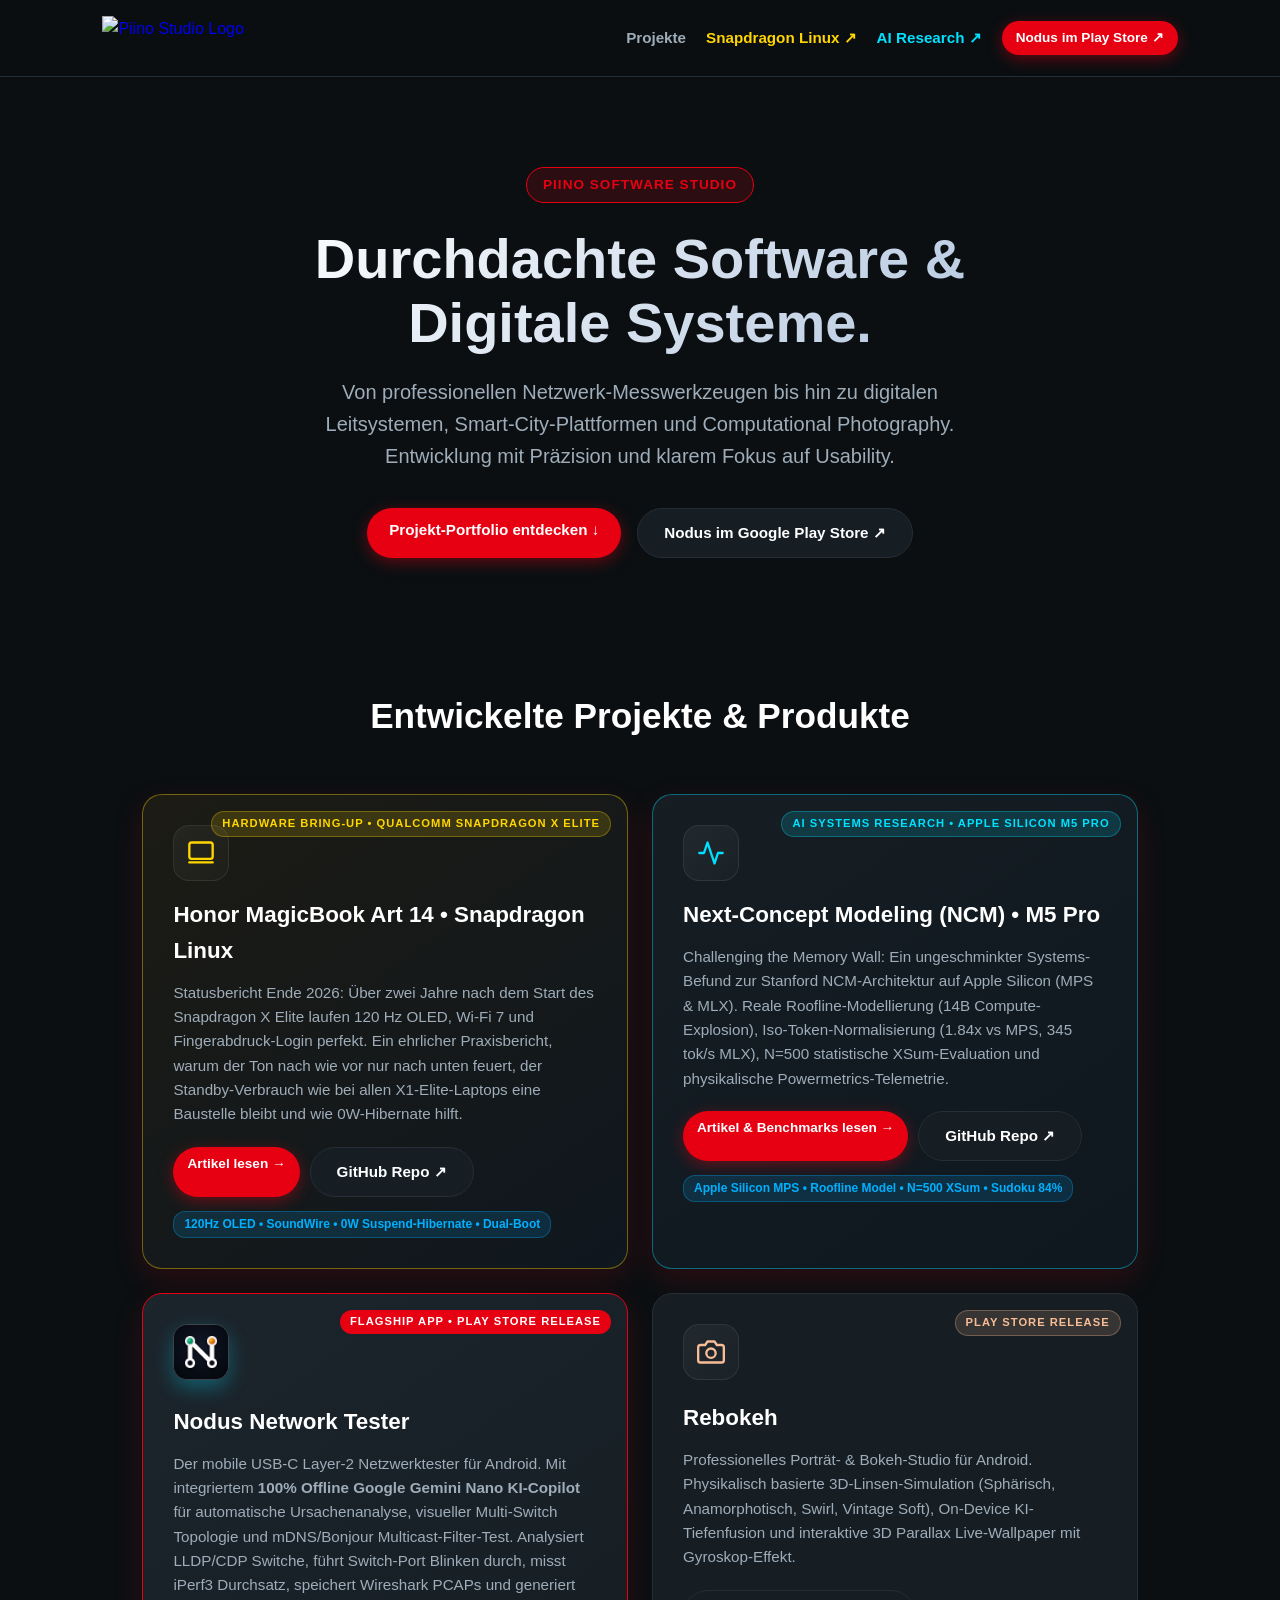
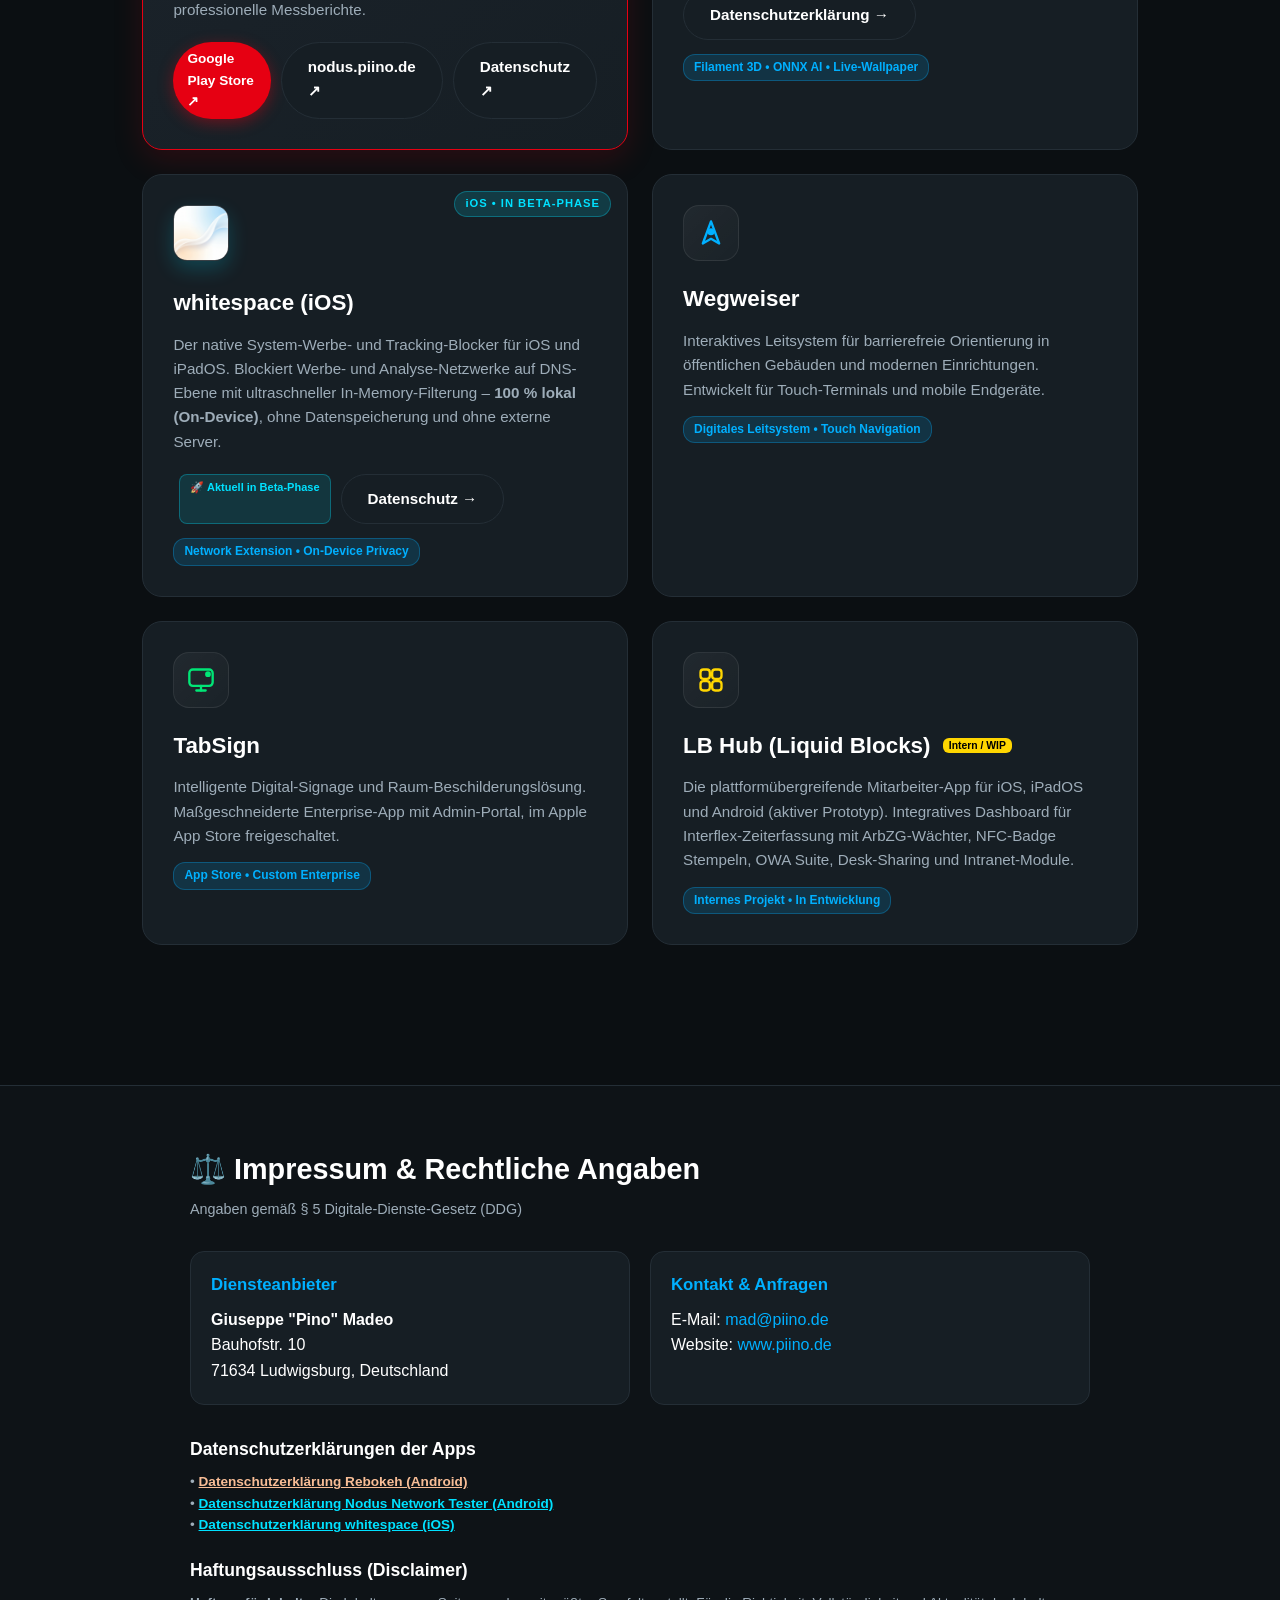
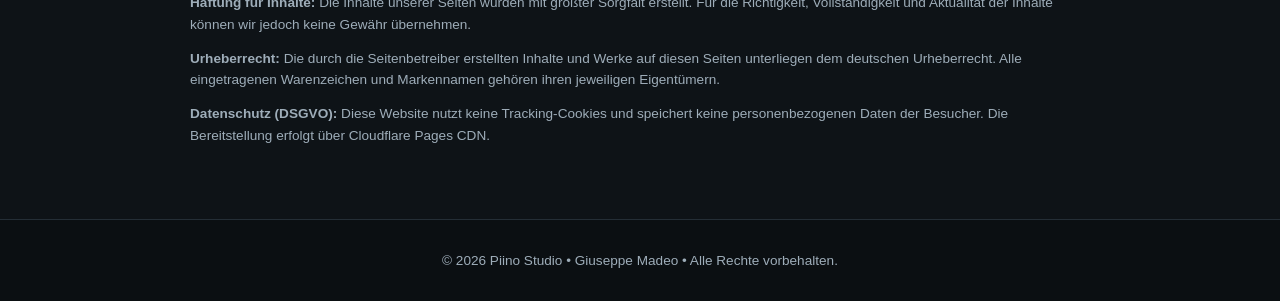
==== commit 7a5c61a8: "feat(nodus): update landing page to official Play Store release, high-res icon, screenshot showcase " ====
--- a/index.html
+++ b/index.html
@@ -21,25 +21,25 @@
       <a href="#projekte" class="nav-link">Projekte</a>
       <a href="honor-magicbook-art-14-linux.html" class="nav-link" style="color: #FFD600;">Snapdragon Linux ↗</a>
       <a href="ncm-m5pro.html" class="nav-link" style="color: #00E1FF;">AI Research ↗</a>
-      <a href="https://play.google.com/apps/testing/de.piino.nodus" target="_blank" class="btn-primary btn-sm">NODUS Open Beta ↗</a>
+      <a href="https://play.google.com/store/apps/details?id=de.piino.nodus&pcampaignid=web_share" target="_blank" class="btn-primary btn-sm">Nodus im Play Store ↗</a>
     </div>
   </nav>
 
   <!-- Hero Section -->
   <section class="hero">
-    <div class="badge-nintendo">🔴 PIINO SOFTWARE STUDIO</div>
+    <div class="badge-nintendo">PIINO SOFTWARE STUDIO</div>
     <h1>Durchdachte Software &amp; Digitale Systeme.</h1>
     <p>Von professionellen Netzwerk-Messwerkzeugen bis hin zu digitalen Leitsystemen, Smart-City-Plattformen und Computational Photography. Entwicklung mit Präzision und klarem Fokus auf Usability.</p>
     
     <div class="hero-actions">
-      <a href="#projekte" class="btn-primary">🚀 Projekt-Portfolio entdecken</a>
-      <a href="https://play.google.com/apps/testing/de.piino.nodus" target="_blank" class="btn-secondary">🚀 Nodus Open Beta (Play Store)</a>
+      <a href="#projekte" class="btn-primary">Projekt-Portfolio entdecken &darr;</a>
+      <a href="https://play.google.com/store/apps/details?id=de.piino.nodus&pcampaignid=web_share" target="_blank" class="btn-secondary">Nodus im Google Play Store ↗</a>
     </div>
   </section>
 
   <!-- Projects Showcase Section -->
   <section id="projekte" class="features">
-    <h2 class="section-title">🛠️ Entwickelte Projekte &amp; Produkte</h2>
+    <h2 class="section-title">Entwickelte Projekte &amp; Produkte</h2>
     
     <div class="grid">
       <!-- Honor MagicBook Art 14 Snapdragon Linux -->
@@ -79,14 +79,14 @@
 
       <!-- Nodus (Flagship) -->
       <div class="card card-featured">
-        <div class="card-badge">FLAGSHIP APP &bull; GEMINI NANO AI</div>
+        <div class="card-badge">FLAGSHIP APP &bull; PLAY STORE RELEASE</div>
         <div style="margin-bottom: 16px;">
           <img src="nodus-app-icon.png" alt="Nodus App Icon" style="width: 56px; height: 56px; border-radius: 14px; box-shadow: 0 8px 20px rgba(0, 225, 255, 0.3); border: 1px solid rgba(255, 255, 255, 0.15);">
         </div>
         <h3>Nodus Network Tester</h3>
-        <p>Der mobile USB-C Layer-2 Netzwerktester für Android. Mit integriertem <strong>100% Offline Google Gemini Nano KI-Copilot</strong> für automatische Ursachenanalyse und mDNS/Bonjour Multicast-Filter-Test (AppleTV/AirPlay). Analysiert LLDP/CDP Switche, führt Traffic-Burst LED-Blinken durch, misst iPerf3 Durchsatz, speichert Wireshark PCAPs und bietet eine 'Bericht senden' Funktion.</p>
-        <div class="card-actions">
-          <a href="https://play.google.com/apps/testing/de.piino.nodus" target="_blank" class="btn-primary btn-sm">Open Beta im Play Store ↗</a>
+        <p>Der mobile USB-C Layer-2 Netzwerktester für Android. Mit integriertem <strong>100% Offline Google Gemini Nano KI-Copilot</strong> für automatische Ursachenanalyse, visueller Multi-Switch Topologie und mDNS/Bonjour Multicast-Filter-Test. Analysiert LLDP/CDP Switche, führt Switch-Port Blinken durch, misst iPerf3 Durchsatz, speichert Wireshark PCAPs und generiert professionelle Messberichte.</p>
+        <div class="card-actions">
+          <a href="https://play.google.com/store/apps/details?id=de.piino.nodus&pcampaignid=web_share" target="_blank" class="btn-primary btn-sm">Google Play Store ↗</a>
           <a href="https://nodus.piino.de" target="_blank" class="btn-secondary btn-sm">nodus.piino.de ↗</a>
           <a href="datenschutz.html" class="btn-secondary btn-sm">Datenschutz ↗</a>
         </div>
--- a/styles.css
+++ b/styles.css
@@ -0,0 +1,807 @@
+:root {
+  --piino-red: #E60012;
+  --piino-red-hover: #CC0010;
+  --bg-dark: #0B0F12;
+  --card-bg: #161E24;
+  --card-border: #242E36;
+  --text-white: #FFFFFF;
+  --text-gray: #9EADB9;
+  --accent-green: #00E676;
+  --accent-cyan: #00B0FF;
+  --accent-yellow: #FFD600;
+  --font-family: 'Outfit', -apple-system, BlinkMacSystemFont, 'Segoe UI', Roboto, sans-serif;
+}
+
+* {
+  box-sizing: border-box;
+  margin: 0;
+  padding: 0;
+}
+
+body {
+  background-color: var(--bg-dark);
+  color: var(--text-white);
+  font-family: var(--font-family);
+  line-height: 1.6;
+  overflow-x: hidden;
+}
+
+/* Header & Navbar */
+.navbar {
+  display: flex;
+  justify-content: space-between;
+  align-items: center;
+  padding: 16px 8%;
+  background: rgba(11, 15, 18, 0.85);
+  backdrop-filter: blur(12px);
+  position: sticky;
+  top: 0;
+  z-index: 100;
+  border-bottom: 1px solid var(--card-border);
+}
+
+.nav-brand {
+  display: flex;
+  align-items: center;
+  text-decoration: none;
+}
+
+.nav-logo-svg {
+  height: 44px;
+  width: auto;
+  transition: transform 0.2s ease;
+}
+
+.nav-logo-svg:hover {
+  transform: scale(1.03);
+}
+
+.nav-links {
+  display: flex;
+  align-items: center;
+  gap: 20px;
+}
+
+.nav-link {
+  color: var(--text-gray);
+  text-decoration: none;
+  font-weight: 600;
+  font-size: 0.95rem;
+  transition: color 0.2s ease;
+}
+
+.nav-link:hover {
+  color: var(--text-white);
+}
+
+.btn-primary {
+  background-color: var(--piino-red);
+  color: var(--text-white);
+  padding: 10px 22px;
+  border-radius: 50px;
+  text-decoration: none;
+  font-weight: 700;
+  font-size: 0.95rem;
+  transition: all 0.2s ease;
+  box-shadow: 0 4px 15px rgba(230, 0, 18, 0.4);
+}
+
+.btn-primary:hover {
+  background-color: var(--piino-red-hover);
+  transform: translateY(-2px);
+  box-shadow: 0 6px 20px rgba(230, 0, 18, 0.6);
+}
+
+.btn-sm {
+  padding: 6px 14px;
+  font-size: 0.85rem;
+}
+
+/* Hero Section */
+.hero {
+  text-align: center;
+  padding: 90px 8% 70px;
+  max-width: 1000px;
+  margin: 0 auto;
+}
+
+.badge-nintendo {
+  display: inline-flex;
+  align-items: center;
+  gap: 8px;
+  background: rgba(230, 0, 18, 0.15);
+  border: 1px solid var(--piino-red);
+  color: var(--piino-red);
+  padding: 6px 16px;
+  border-radius: 50px;
+  font-size: 0.85rem;
+  font-weight: 800;
+  letter-spacing: 1px;
+  text-transform: uppercase;
+  margin-bottom: 24px;
+}
+
+.hero h1 {
+  font-size: 3.5rem;
+  font-weight: 900;
+  line-height: 1.15;
+  margin-bottom: 20px;
+  background: linear-gradient(135deg, #FFFFFF 0%, #B0C4DE 100%);
+  -webkit-background-clip: text;
+  -webkit-text-fill-color: transparent;
+}
+
+.hero p {
+  font-size: 1.25rem;
+  color: var(--text-gray);
+  max-width: 680px;
+  margin: 0 auto 36px;
+}
+
+.hero-actions {
+  display: flex;
+  justify-content: center;
+  gap: 16px;
+  flex-wrap: wrap;
+}
+
+.btn-secondary {
+  background-color: var(--card-bg);
+  border: 1px solid var(--card-border);
+  color: var(--text-white);
+  padding: 12px 26px;
+  border-radius: 50px;
+  text-decoration: none;
+  font-weight: 700;
+  font-size: 0.95rem;
+  transition: all 0.2s ease;
+}
+
+.btn-secondary:hover {
+  border-color: var(--accent-cyan);
+  color: var(--accent-cyan);
+}
+
+/* App Showcase Grid */
+.features {
+  padding: 60px 8%;
+  max-width: 1200px;
+  margin: 0 auto;
+}
+
+.section-title {
+  text-align: center;
+  font-size: 2.2rem;
+  font-weight: 800;
+  margin-bottom: 50px;
+}
+
+.grid {
+  display: grid;
+  grid-template-columns: repeat(auto-fit, minmax(320px, 1fr));
+  gap: 24px;
+}
+
+.card {
+  position: relative;
+  background-color: var(--card-bg);
+  border: 1px solid var(--card-border);
+  border-radius: 20px;
+  padding: 30px;
+  transition: transform 0.2s ease, border-color 0.2s ease;
+}
+
+.card:hover {
+  transform: translateY(-4px);
+  border-color: rgba(230, 0, 18, 0.5);
+}
+
+.card-featured {
+  border: 1px solid var(--piino-red);
+  background: linear-gradient(145deg, #1C242C 0%, #161E24 100%);
+  box-shadow: 0 10px 30px rgba(230, 0, 18, 0.15);
+}
+
+.card-badge {
+  position: absolute;
+  top: 16px;
+  right: 16px;
+  background: var(--piino-red);
+  color: var(--text-white);
+  font-size: 0.7rem;
+  font-weight: 900;
+  padding: 3px 10px;
+  border-radius: 20px;
+  letter-spacing: 1px;
+}
+
+.card-tag {
+  display: inline-block;
+  margin-top: 14px;
+  background: rgba(0, 176, 255, 0.15);
+  color: var(--accent-cyan);
+  border: 1px solid rgba(0, 176, 255, 0.3);
+  font-size: 0.75rem;
+  font-weight: 700;
+  padding: 3px 10px;
+  border-radius: 12px;
+}
+
+.wip-badge {
+  background: var(--accent-yellow);
+  color: #000000;
+  font-size: 0.65rem;
+  font-weight: 900;
+  padding: 2px 6px;
+  border-radius: 6px;
+  vertical-align: middle;
+  margin-left: 6px;
+}
+
+.card-icon-svg {
+  width: 56px;
+  height: 56px;
+  display: flex;
+  align-items: center;
+  justify-content: center;
+  background: linear-gradient(135deg, rgba(255, 255, 255, 0.05) 0%, rgba(255, 255, 255, 0.02) 100%);
+  border: 1px solid rgba(255, 255, 255, 0.08);
+  border-radius: 16px;
+  margin-bottom: 20px;
+  transition: all 0.2s ease;
+}
+
+.card-icon-svg svg {
+  width: 28px;
+  height: 28px;
+}
+
+.card:hover .card-icon-svg {
+  background: rgba(230, 0, 18, 0.12);
+  border-color: rgba(230, 0, 18, 0.4);
+  transform: scale(1.06);
+  box-shadow: 0 4px 20px rgba(230, 0, 18, 0.25);
+}
+
+.card h3 {
+  font-size: 1.4rem;
+  margin-bottom: 12px;
+  font-weight: 800;
+}
+
+.card p {
+  color: var(--text-gray);
+  font-size: 0.95rem;
+}
+
+.card-actions {
+  display: flex;
+  gap: 10px;
+  margin-top: 20px;
+}
+
+/* Impressum & Legal Section */
+.impressum-section {
+  padding: 60px 8%;
+  background: #0E1317;
+  border-top: 1px solid var(--card-border);
+  margin-top: 80px;
+}
+
+.impressum-container {
+  max-width: 900px;
+  margin: 0 auto;
+}
+
+.impressum-container h2 {
+  font-size: 1.8rem;
+  font-weight: 800;
+  margin-bottom: 6px;
+}
+
+.impressum-subtitle {
+  color: var(--text-gray);
+  font-size: 0.9rem;
+  margin-bottom: 30px;
+}
+
+.impressum-grid {
+  display: grid;
+  grid-template-columns: repeat(auto-fit, minmax(280px, 1fr));
+  gap: 20px;
+  margin-bottom: 30px;
+}
+
+.impressum-block {
+  background: var(--card-bg);
+  border: 1px solid var(--card-border);
+  padding: 20px;
+  border-radius: 14.dp;
+  border-radius: 14px;
+}
+
+.impressum-block h4 {
+  color: var(--accent-cyan);
+  margin-bottom: 8px;
+  font-size: 1.05rem;
+}
+
+.impressum-block a {
+  color: var(--accent-cyan);
+  text-decoration: none;
+}
+
+.impressum-legal-text h4 {
+  font-size: 1.1rem;
+  margin-top: 20px;
+  margin-bottom: 8px;
+  color: var(--text-white);
+}
+
+.impressum-legal-text p {
+  color: var(--text-gray);
+  font-size: 0.85rem;
+  margin-bottom: 12px;
+}
+
+/* Footer */
+footer {
+  text-align: center;
+  padding: 30px 8%;
+  border-top: 1px solid var(--card-border);
+  color: var(--text-gray);
+  font-size: 0.85rem;
+}
+
+html, body {
+  overflow-x: hidden !important;
+  max-width: 100vw;
+}
+
+/* Comparison Section */
+.comparison-section {
+  padding: 80px 8% 40px;
+  max-width: 1200px;
+  margin: 0 auto;
+}
+
+.section-subtitle {
+  text-align: center;
+  color: var(--text-gray);
+  font-size: 1.1rem;
+  margin-top: -35px;
+  margin-bottom: 50px;
+}
+
+.table-container {
+  overflow-x: auto;
+  background: var(--card-bg);
+  border: 1px solid var(--card-border);
+  border-radius: 20px;
+  box-shadow: 0 10px 40px rgba(0, 0, 0, 0.4);
+  -webkit-overflow-scrolling: touch;
+}
+
+.comparison-table {
+  width: 100%;
+  border-collapse: collapse;
+  text-align: left;
+  min-width: 700px;
+}
+
+.comparison-table th, 
+.comparison-table td {
+  padding: 18px 22px;
+  border-bottom: 1px solid rgba(255, 255, 255, 0.06);
+}
+
+.comparison-table th {
+  background: #11171D;
+  font-size: 0.95rem;
+  font-weight: 800;
+  color: var(--text-white);
+  text-transform: uppercase;
+  letter-spacing: 0.5px;
+}
+
+.table-subtext {
+  font-size: 0.75rem;
+  color: var(--text-gray);
+  font-weight: 400;
+  text-transform: none;
+  display: block;
+  margin-top: 4px;
+}
+
+.table-badge {
+  display: inline-block;
+  background: var(--piino-red);
+  color: var(--text-white);
+  font-size: 0.7rem;
+  padding: 3px 8px;
+  border-radius: 12px;
+  font-weight: 800;
+  margin-top: 4px;
+  letter-spacing: 0;
+  text-transform: none;
+}
+
+.comparison-table tr:last-child td {
+  border-bottom: none;
+}
+
+.feature-name {
+  font-weight: 700;
+  color: var(--text-white);
+  width: 32%;
+}
+
+.highlight-col {
+  background: rgba(230, 0, 18, 0.08);
+  border-left: 1px solid rgba(230, 0, 18, 0.3);
+  border-right: 1px solid rgba(230, 0, 18, 0.3);
+}
+
+.comparison-table th.highlight-col {
+  background: rgba(230, 0, 18, 0.2);
+  color: #FF4D5E;
+}
+
+.status-badge {
+  display: inline-block;
+  padding: 4px 12px;
+  border-radius: 20px;
+  font-size: 0.85rem;
+  font-weight: 700;
+}
+
+.status-success {
+  background: rgba(0, 230, 118, 0.15);
+  color: var(--accent-green);
+  border: 1px solid rgba(0, 230, 118, 0.3);
+}
+
+.status-neutral {
+  background: rgba(255, 255, 255, 0.08);
+  color: var(--text-gray);
+}
+
+.status-icon {
+  font-weight: 700;
+  font-size: 1rem;
+}
+
+.status-icon small {
+  color: var(--text-gray);
+  font-size: 0.8rem;
+  font-weight: normal;
+}
+
+/* FAQ Section */
+.faq-section {
+  padding: 60px 8% 80px;
+  max-width: 960px;
+  margin: 0 auto;
+}
+
+.faq-container {
+  display: flex;
+  flex-direction: column;
+  gap: 16px;
+  margin-top: 40px;
+}
+
+.faq-item {
+  background: var(--card-bg);
+  border: 1px solid var(--card-border);
+  border-radius: 16px;
+  overflow: hidden;
+  transition: border-color 0.2s ease, transform 0.2s ease;
+}
+
+.faq-item:hover {
+  border-color: rgba(0, 176, 255, 0.4);
+}
+
+.faq-item[open] {
+  border-color: var(--piino-red);
+  box-shadow: 0 4px 20px rgba(230, 0, 18, 0.1);
+}
+
+.faq-question {
+  padding: 22px 26px;
+  font-size: 1.15rem;
+  font-weight: 700;
+  color: var(--text-white);
+  cursor: pointer;
+  display: flex;
+  justify-content: space-between;
+  align-items: center;
+  list-style: none;
+  user-select: none;
+}
+
+.faq-question::-webkit-details-marker {
+  display: none;
+}
+
+.faq-icon {
+  font-size: 1.4rem;
+  font-weight: 800;
+  color: var(--accent-cyan);
+  transition: transform 0.3s ease;
+  margin-left: 16px;
+  flex-shrink: 0;
+}
+
+.faq-item[open] .faq-icon {
+  transform: rotate(45deg);
+  color: var(--piino-red);
+}
+
+.faq-answer {
+  padding: 0 26px 22px;
+  color: var(--text-gray);
+  font-size: 1rem;
+  line-height: 1.7;
+  border-top: 1px solid rgba(255, 255, 255, 0.04);
+  margin-top: 4px;
+  padding-top: 16px;
+}
+
+@media (max-width: 768px) {
+  .navbar {
+    padding: 12px 4%;
+  }
+  .nav-logo-svg {
+    height: 34px;
+  }
+  .nav-links {
+    gap: 10px;
+  }
+  .nav-link {
+    font-size: 0.85rem;
+  }
+  .btn-primary {
+    padding: 8px 14px;
+    font-size: 0.8rem;
+  }
+  .btn-sm {
+    padding: 6px 12px;
+    font-size: 0.75rem;
+  }
+  .hero {
+    padding: 50px 5% 40px;
+  }
+  .hero h1 {
+    font-size: 2.2rem;
+  }
+  .hero p {
+    font-size: 1rem;
+  }
+  .features, .comparison-section, .faq-section {
+    padding: 40px 4%;
+  }
+  .grid, .feature-detail-grid {
+    grid-template-columns: 1fr;
+    gap: 18px;
+  }
+  .card, .detail-card {
+    padding: 22px;
+  }
+  .tech-specs {
+    padding: 24px 16px;
+  }
+  .spec-item {
+    flex-direction: column;
+    gap: 4px;
+  }
+  .comparison-table th, 
+  .comparison-table td {
+    padding: 12px 14px;
+    font-size: 0.88rem;
+  }
+  .faq-question {
+    padding: 16px 18px;
+    font-size: 1rem;
+  }
+  .faq-answer {
+    padding: 0 18px 18px;
+    padding-top: 12px;
+    font-size: 0.92rem;
+  }
+  .hero-actions {
+    flex-direction: column;
+    width: 100%;
+    gap: 12px;
+  }
+  .hero-actions .btn-primary,
+  .hero-actions .btn-secondary {
+    width: 100%;
+    max-width: 100%;
+    box-sizing: border-box;
+    text-align: center;
+    justify-content: center;
+    padding: 12px 18px;
+    font-size: 0.95rem;
+  }
+  .btn-cta-footer {
+    width: 100%;
+    padding: 12px 16px;
+    font-size: 0.92rem;
+  }
+}
+
+.btn-cta-footer {
+  font-size: 1.05rem;
+  padding: 14px 28px;
+  display: inline-flex;
+  align-items: center;
+  justify-content: center;
+  text-align: center;
+  max-width: 100%;
+  box-sizing: border-box;
+  white-space: normal;
+  line-height: 1.3;
+}
+
+/* Screenshot Gallery & Showcase */
+.hero-mockup-wrapper {
+  margin: 45px auto 0;
+  max-width: 320px;
+  position: relative;
+}
+
+.hero-mockup-img {
+  width: 100%;
+  height: auto;
+  border-radius: 32px;
+  box-shadow: 0 25px 60px rgba(0, 0, 0, 0.7), 0 0 35px rgba(230, 0, 18, 0.25);
+  border: 4px solid #242E36;
+  display: block;
+  transition: transform 0.3s ease, box-shadow 0.3s ease;
+}
+
+.hero-mockup-img:hover {
+  transform: translateY(-6px) scale(1.02);
+  box-shadow: 0 32px 75px rgba(0, 0, 0, 0.8), 0 0 45px rgba(0, 225, 255, 0.3);
+}
+
+.screenshots-section {
+  padding: 80px 8%;
+  background: #0B0F12;
+  border-top: 1px solid var(--card-border);
+}
+
+.screenshot-grid {
+  display: grid;
+  grid-template-columns: repeat(auto-fit, minmax(290px, 1fr));
+  gap: 28px;
+  margin-top: 40px;
+}
+
+.screenshot-card {
+  background: var(--card-bg);
+  border: 1px solid var(--card-border);
+  border-radius: 20px;
+  padding: 20px;
+  display: flex;
+  flex-direction: column;
+  transition: all 0.25s ease;
+}
+
+.screenshot-card:hover {
+  border-color: rgba(255, 255, 255, 0.25);
+  transform: translateY(-4px);
+  box-shadow: 0 12px 35px rgba(0, 0, 0, 0.4);
+}
+
+.screenshot-card-img-wrap {
+  width: 100%;
+  border-radius: 16px;
+  overflow: hidden;
+  background: #080B0E;
+  border: 1px solid rgba(255, 255, 255, 0.08);
+  margin-bottom: 18px;
+}
+
+.screenshot-card-img-wrap img {
+  width: 100%;
+  height: auto;
+  display: block;
+  transition: transform 0.3s ease;
+}
+
+.screenshot-card:hover .screenshot-card-img-wrap img {
+  transform: scale(1.02);
+}
+
+.screenshot-card-meta {
+  display: flex;
+  align-items: center;
+  justify-content: space-between;
+  margin-bottom: 10px;
+}
+
+.screenshot-card-badge {
+  font-size: 0.72rem;
+  font-weight: 800;
+  text-transform: uppercase;
+  letter-spacing: 0.8px;
+  padding: 4px 10px;
+  border-radius: 20px;
+  background: rgba(230, 0, 18, 0.15);
+  color: var(--piino-red);
+  border: 1px solid rgba(230, 0, 18, 0.3);
+}
+
+.screenshot-card-badge.badge-cyan {
+  background: rgba(0, 176, 255, 0.15);
+  color: var(--accent-cyan);
+  border-color: rgba(0, 176, 255, 0.3);
+}
+
+.screenshot-card-badge.badge-green {
+  background: rgba(0, 230, 118, 0.15);
+  color: var(--accent-green);
+  border-color: rgba(0, 230, 118, 0.3);
+}
+
+.screenshot-card-badge.badge-purple {
+  background: rgba(147, 51, 234, 0.18);
+  color: #C084FC;
+  border-color: rgba(147, 51, 234, 0.35);
+}
+
+.screenshot-card-badge.badge-yellow {
+  background: rgba(255, 214, 0, 0.15);
+  color: var(--accent-yellow);
+  border-color: rgba(255, 214, 0, 0.3);
+}
+
+.screenshot-card h4 {
+  font-size: 1.15rem;
+  font-weight: 800;
+  color: var(--text-white);
+  margin-bottom: 8px;
+}
+
+.screenshot-card p {
+  font-size: 0.92rem;
+  color: var(--text-gray);
+  line-height: 1.5;
+  margin: 0;
+}
+
+.screenshot-card-wide {
+  grid-column: 1 / -1;
+  background: linear-gradient(135deg, rgba(22, 30, 36, 0.95), rgba(14, 19, 23, 0.95));
+  border: 1px solid rgba(0, 176, 255, 0.25);
+}
+
+.screenshot-card-wide .screenshot-card-wide-content {
+  display: grid;
+  grid-template-columns: 1fr 1.4fr;
+  gap: 28px;
+  align-items: center;
+}
+
+@media (max-width: 860px) {
+  .screenshot-card-wide .screenshot-card-wide-content {
+    grid-template-columns: 1fr;
+  }
+}
+
+.status-check {
+  color: var(--accent-green);
+  font-weight: 900;
+  font-size: 1.1rem;
+}
+
+.status-cross {
+  color: #FF5252;
+  font-weight: 900;
+  font-size: 1.1rem;
+}
+
+
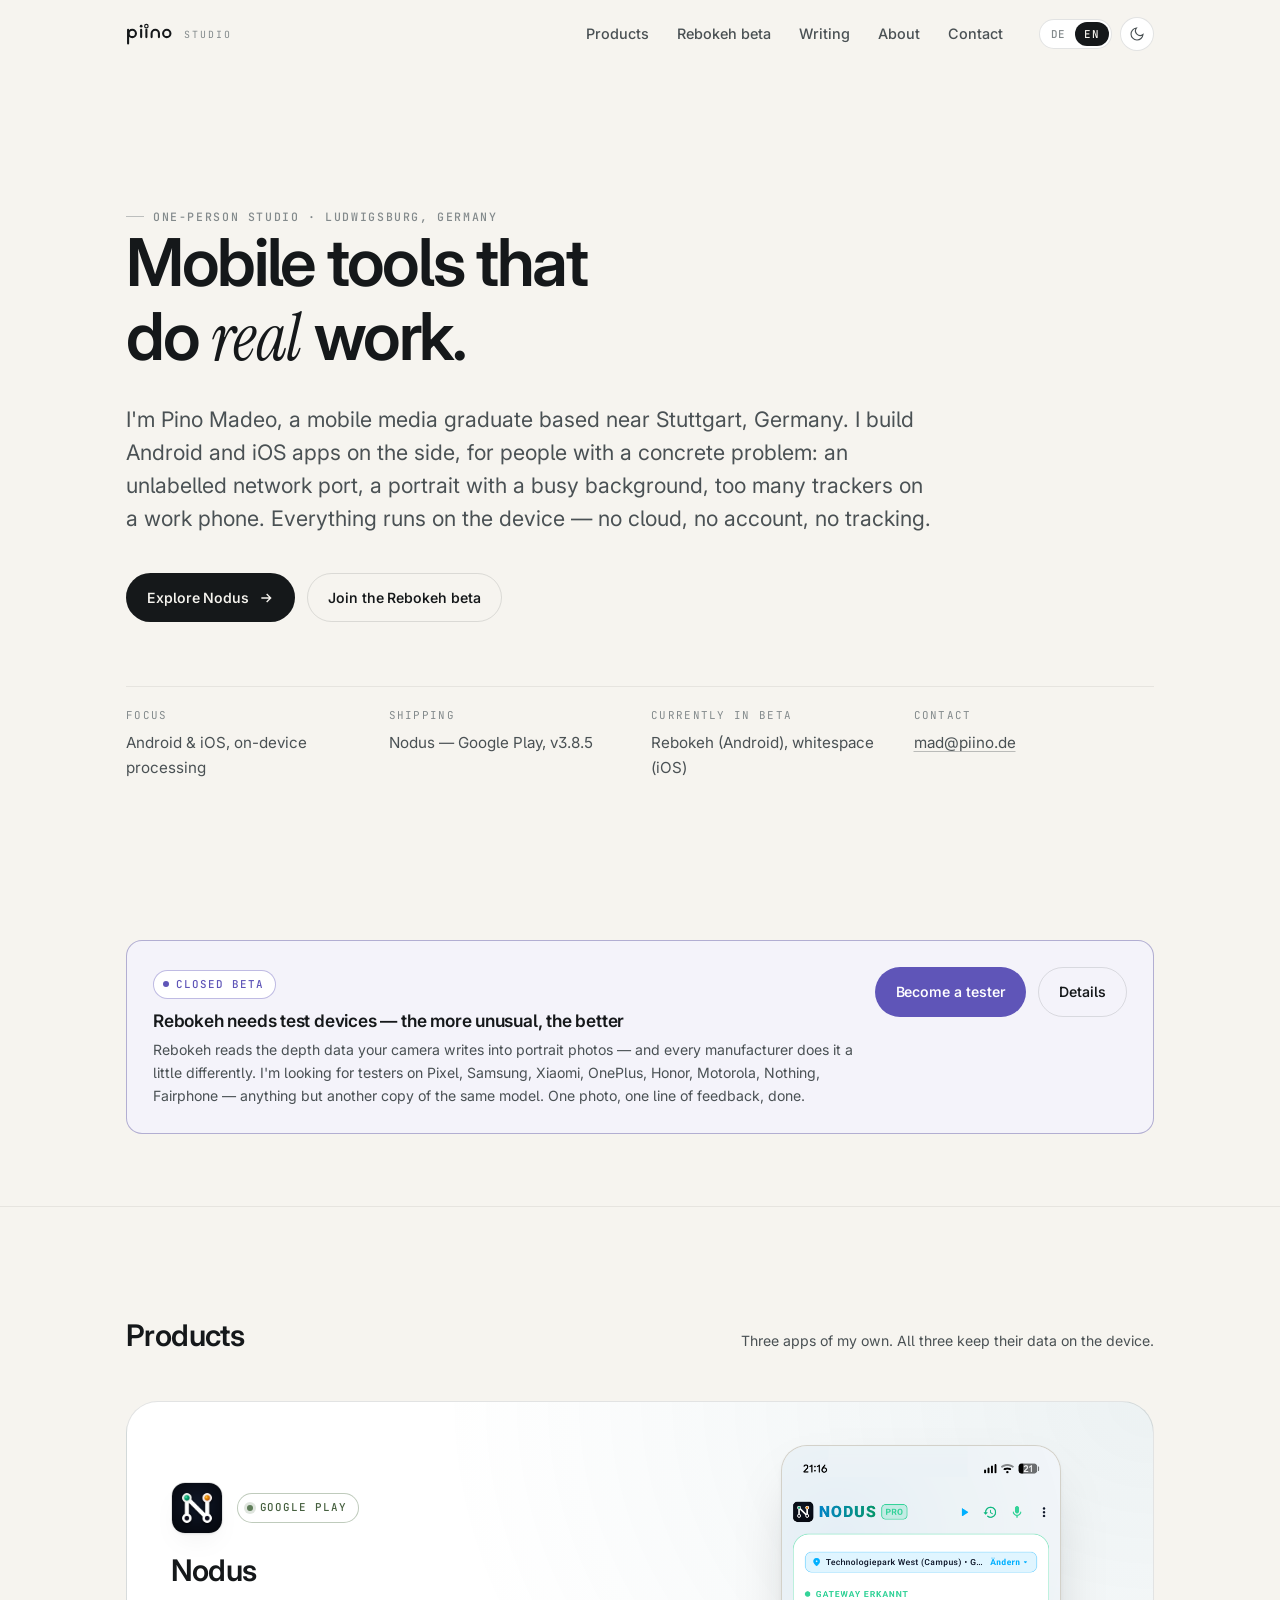
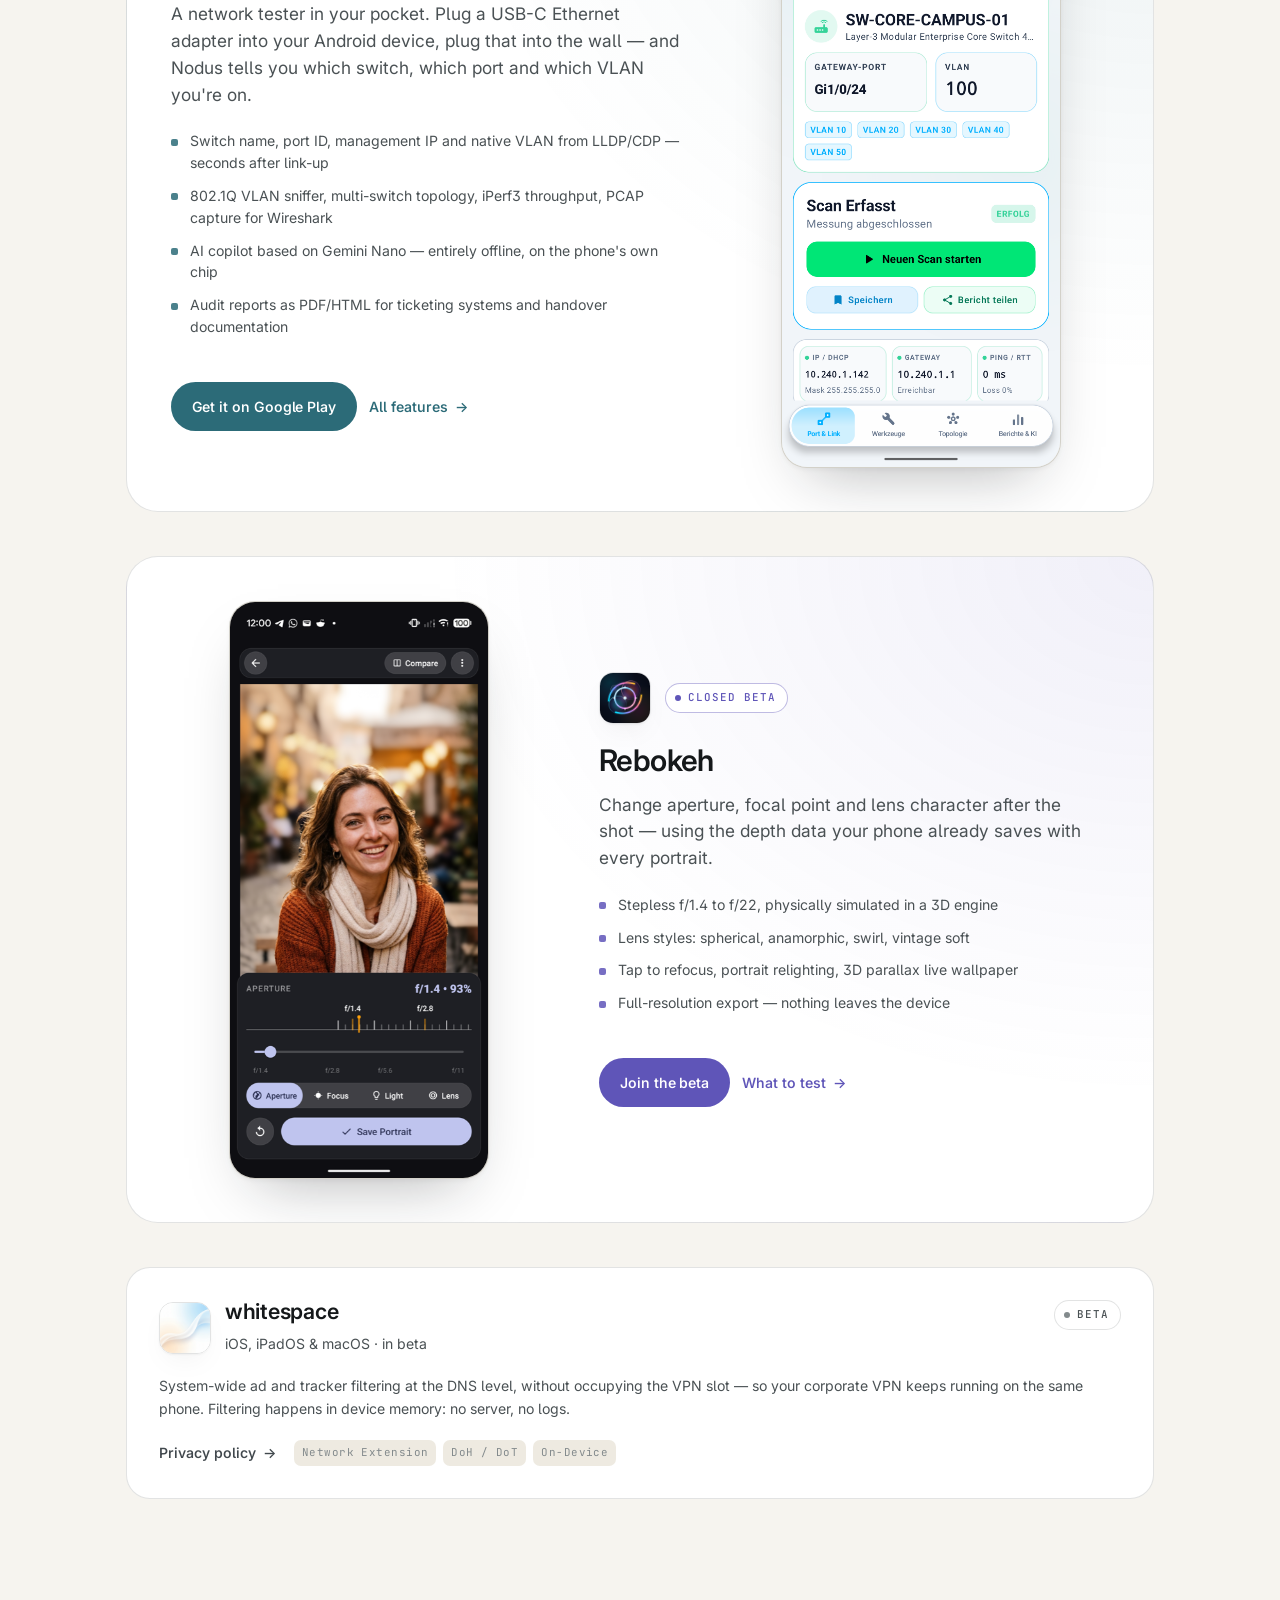
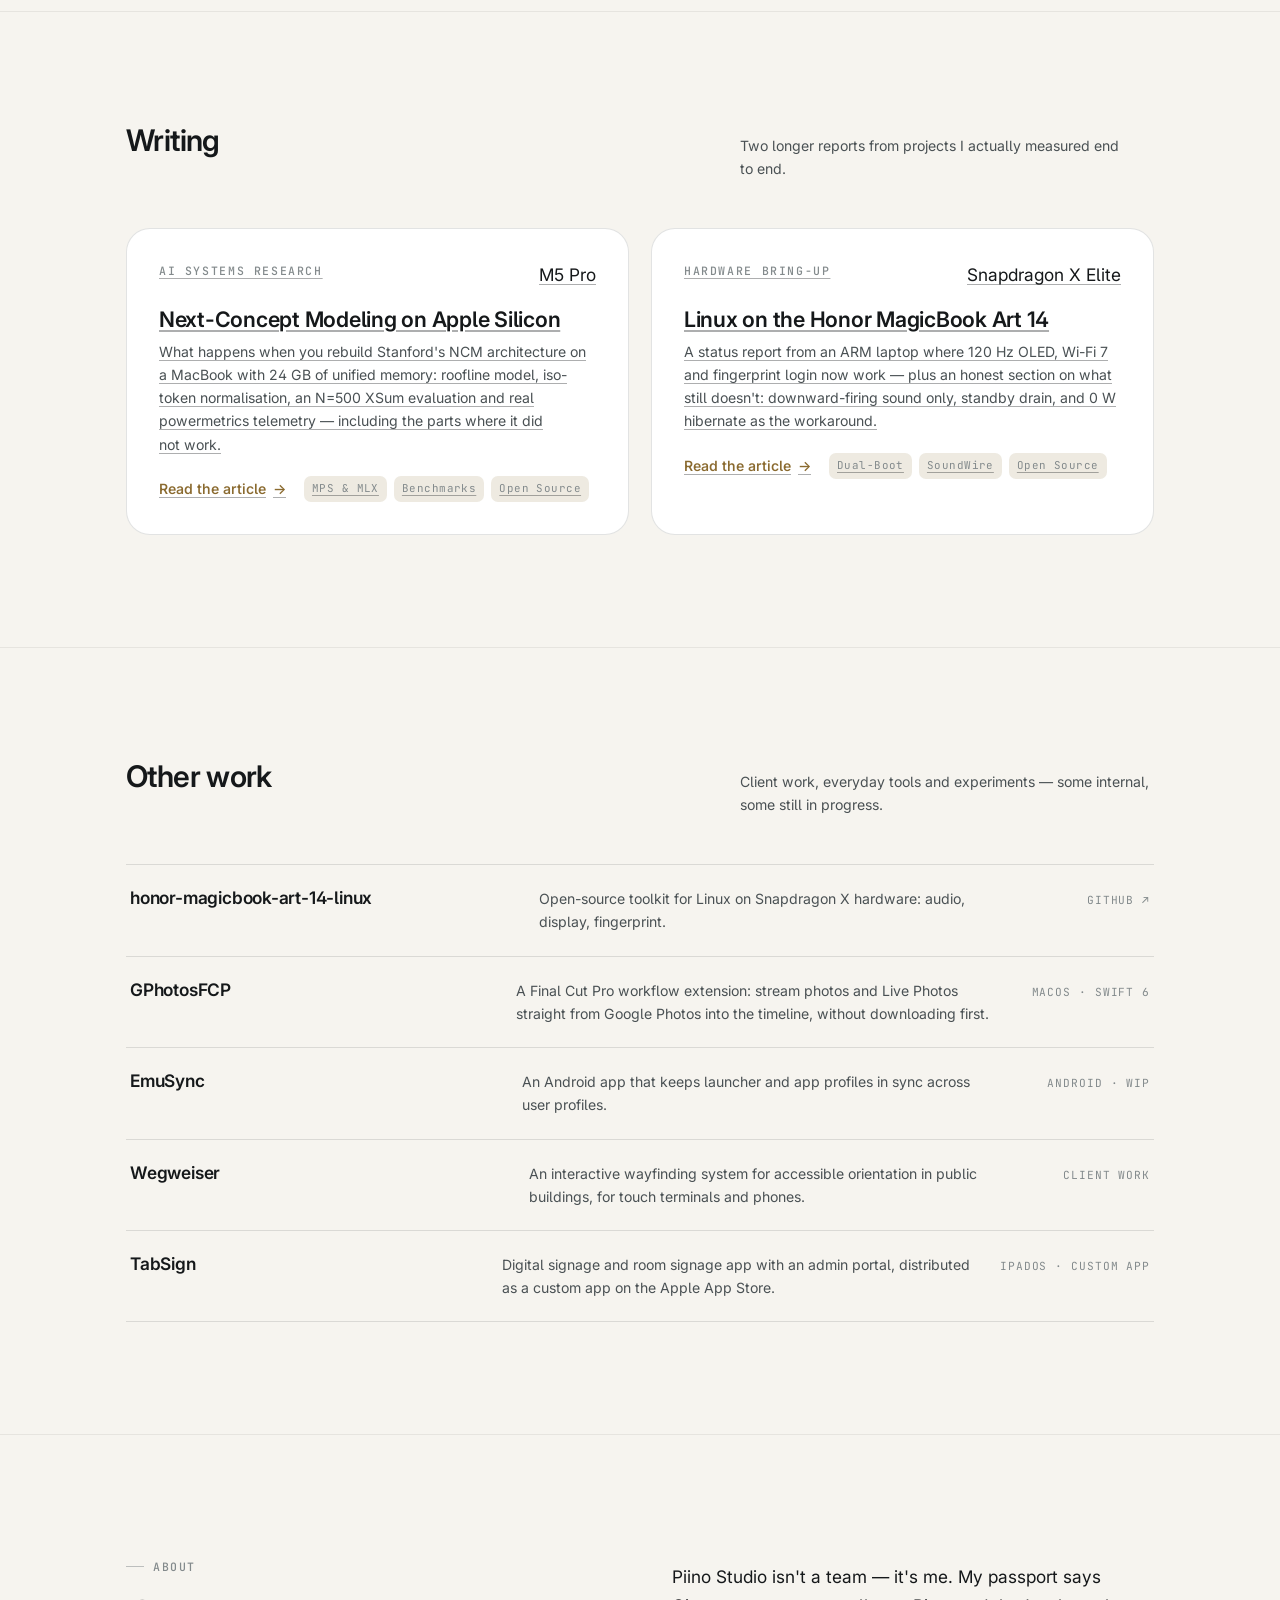
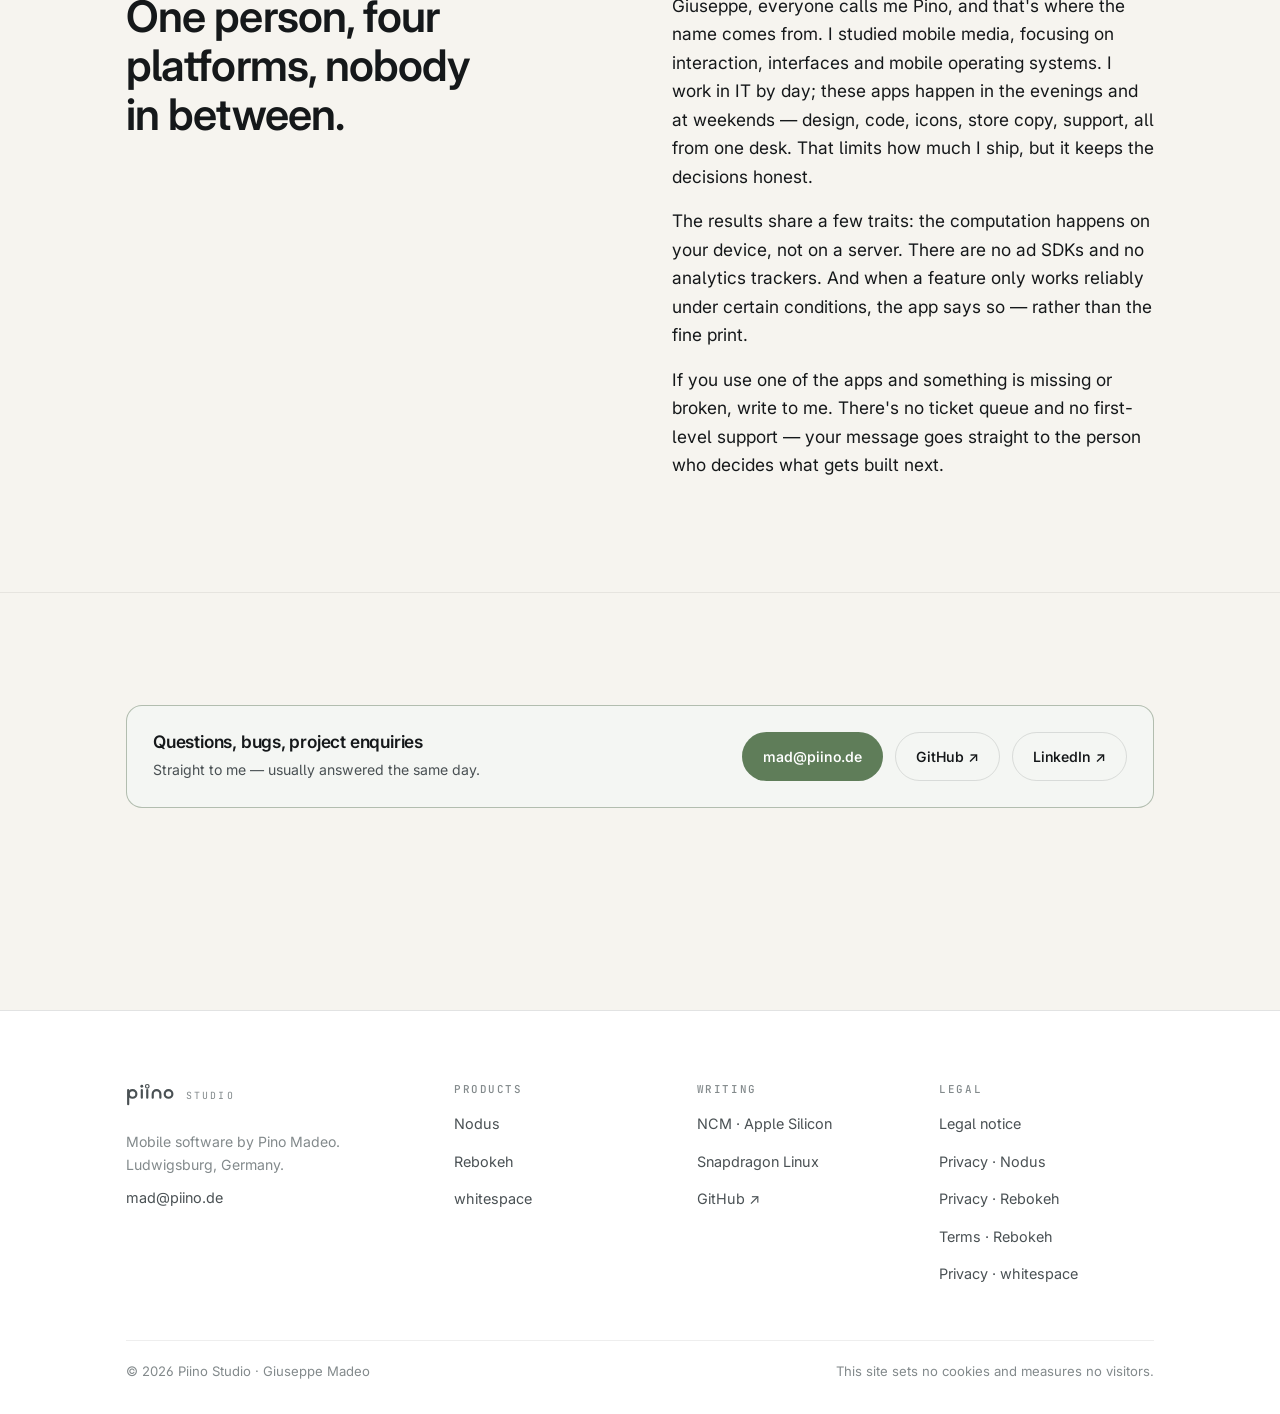
==== commit ff986360: "feat(web): Relaunch der Website, zweisprachig DE/EN, Backend-Quelltext entfernt Design: - Neues Desi" ====
--- a/index.html
+++ b/index.html
@@ -1,220 +1,415 @@
 <!DOCTYPE html>
-<html lang="de">
+<html lang="de" data-lang="de">
 <head>
-  <meta charset="UTF-8">
-  <meta name="viewport" content="width=device-width, initial-scale=1.0">
-  <title>Piino Software Studio &bull; Durchdachte Software &amp; Digitale Systeme</title>
-  <meta name="description" content="Piino Software Studio von Giuseppe Madeo. Spezialisiert auf mobile Android/iOS-Tools, präzise Netzwerkanalyse (Nodus), intelligente Leitsysteme und Computational Photography (Rebokeh).">
-  <link rel="preconnect" href="https://fonts.googleapis.com">
-  <link rel="preconnect" href="https://fonts.gstatic.com" crossorigin>
-  <link href="https://fonts.googleapis.com/css2?family=Outfit:wght@400;600;800;900&display=swap" rel="stylesheet">
-  <link rel="stylesheet" href="styles.css">
+<meta charset="utf-8">
+<meta name="viewport" content="width=device-width, initial-scale=1">
+<title>Piino Studio — Mobile Software aus Ludwigsburg</title>
+<meta name="title-de" content="Piino Studio — Mobile Software aus Ludwigsburg">
+<meta name="title-en" content="Piino Studio — Mobile software from Ludwigsburg, Germany">
+<meta name="description" content="Piino Studio ist das Ein-Mann-Studio von Pino Madeo: Android- und iOS-Apps, die lokal auf dem Gerät arbeiten — Nodus (Netzwerkdiagnose), Rebokeh (Porträt & Bokeh), whitespace (Tracking-Blocker).">
+<meta name="description-de" content="Piino Studio ist das Ein-Mann-Studio von Pino Madeo: Android- und iOS-Apps, die lokal auf dem Gerät arbeiten — Nodus (Netzwerkdiagnose), Rebokeh (Porträt & Bokeh), whitespace (Tracking-Blocker).">
+<meta name="description-en" content="Piino Studio is Pino Madeo's one-person studio: Android and iOS apps that run fully on-device — Nodus (network diagnostics), Rebokeh (portrait & bokeh), whitespace (tracking blocker).">
+<meta name="theme-color" content="#F6F4EF" media="(prefers-color-scheme: light)">
+<meta name="theme-color" content="#101311" media="(prefers-color-scheme: dark)">
+<meta property="og:type" content="website">
+<meta property="og:title" content="Piino Studio">
+<meta property="og:description" content="Mobile Software, die lokal auf dem Gerät arbeitet. Nodus, Rebokeh, whitespace.">
+<meta property="og:url" content="https://www.piino.de/">
+<meta property="og:image" content="https://www.piino.de/og-piino.png">
+<meta property="og:image:width" content="1200">
+<meta property="og:image:height" content="630">
+<meta property="og:site_name" content="Piino Studio">
+<meta property="og:locale" content="de_DE">
+<meta property="og:locale:alternate" content="en_US">
+<meta name="twitter:card" content="summary_large_image">
+<link rel="canonical" href="https://www.piino.de/">
+<link rel="icon" href="favicon.svg" type="image/svg+xml">
+<link rel="preconnect" href="https://fonts.googleapis.com">
+<link rel="preconnect" href="https://fonts.gstatic.com" crossorigin>
+<link href="https://fonts.googleapis.com/css2?family=Inter:wght@400;500;600&family=Instrument+Serif:ital@0;1&family=JetBrains+Mono:wght@400;500&display=swap" rel="stylesheet">
+<link rel="stylesheet" href="styles.css">
+<script>
+(function(){var r=document.documentElement,t=null,l=null;
+try{t=localStorage.getItem('piino-theme');l=localStorage.getItem('piino-lang');}catch(e){}
+if(t){r.setAttribute('data-theme',t);}
+if(!l){l=(navigator.language||'de').toLowerCase().slice(0,2)==='de'?'de':'en';}
+r.setAttribute('data-lang',l);r.setAttribute('lang',l);})();
+</script>
 </head>
 <body>
-
-  <!-- Navbar -->
-  <nav class="navbar">
-    <a href="#" class="nav-brand">
-      <img src="piino-logo-legal.svg" alt="Piino Studio Logo" class="nav-logo-svg">
+<a class="skip-link" href="#main"><span lang="de">Zum Inhalt springen</span><span lang="en">Skip to content</span></a>
+
+<header class="site-header">
+  <div class="wrap site-header__inner">
+    <a class="brand" href="index.html" aria-label="Piino Studio">
+      <svg viewBox="0 0 91 44" fill="none" aria-hidden="true"><g stroke="currentColor" stroke-width="4" stroke-linecap="round"><path d="M4 13v26"/><circle cx="12" cy="20" r="7"/><path d="M29 13v14"/><path d="M39 13v14"/><circle cx="39" cy="6" r="3.3" stroke-width="2.2"/><path d="M49 27v-7a7 7 0 0 1 14 0v7"/><circle cx="78" cy="20" r="7"/></g><circle cx="29" cy="6" r="2.6" fill="currentColor"/></svg>
+      <span class="brand__sub">studio</span>
     </a>
-    <div class="nav-links">
-      <a href="#projekte" class="nav-link">Projekte</a>
-      <a href="honor-magicbook-art-14-linux.html" class="nav-link" style="color: #FFD600;">Snapdragon Linux ↗</a>
-      <a href="ncm-m5pro.html" class="nav-link" style="color: #00E1FF;">AI Research ↗</a>
-      <a href="https://play.google.com/store/apps/details?id=de.piino.nodus&pcampaignid=web_share" target="_blank" class="btn-primary btn-sm">Nodus im Play Store ↗</a>
-    </div>
-  </nav>
-
-  <!-- Hero Section -->
+    <nav class="site-nav" id="site-nav">
+      <a class="nav-link" href="#produkte"><span lang="de">Produkte</span><span lang="en">Products</span></a>
+      <a class="nav-link" href="rebokeh.html"><span lang="de">Rebokeh-Beta</span><span lang="en">Rebokeh beta</span></a>
+      <a class="nav-link" href="#lesen"><span lang="de">Artikel</span><span lang="en">Writing</span></a>
+      <a class="nav-link" href="#ueber"><span lang="de">Über mich</span><span lang="en">About</span></a>
+      <a class="nav-link" href="#kontakt"><span lang="de">Kontakt</span><span lang="en">Contact</span></a>
+    </nav>
+    <div class="header-tools">
+      <div class="lang-switch" role="group" aria-label="Sprache / Language">
+        <button type="button" data-lang-btn="de" aria-pressed="true">DE</button>
+        <button type="button" data-lang-btn="en" aria-pressed="false">EN</button>
+      </div>
+      <button class="icon-btn" type="button" data-theme-toggle aria-label="Design umschalten / Toggle theme">
+        <svg class="i-moon" viewBox="0 0 24 24" fill="none" stroke="currentColor" stroke-width="1.7" aria-hidden="true"><path d="M21 12.8A9 9 0 1 1 11.2 3a7 7 0 0 0 9.8 9.8z"/></svg>
+        <svg class="i-sun" viewBox="0 0 24 24" fill="none" stroke="currentColor" stroke-width="1.7" aria-hidden="true"><circle cx="12" cy="12" r="4"/><path d="M12 2v2m0 16v2M4.9 4.9l1.4 1.4m11.4 11.4 1.4 1.4M2 12h2m16 0h2M4.9 19.1l1.4-1.4M17.7 6.3l1.4-1.4"/></svg>
+      </button>
+      <button class="icon-btn nav-toggle" type="button" data-nav-toggle aria-expanded="false" aria-controls="site-nav" aria-label="Menü / Menu">
+        <svg viewBox="0 0 24 24" fill="none" stroke="currentColor" stroke-width="1.7" aria-hidden="true"><path d="M4 7h16M4 12h16M4 17h16"/></svg>
+      </button>
+    </div>
+  </div>
+</header>
+
+<main id="main">
+
+  <!-- Hero -->
   <section class="hero">
-    <div class="badge-nintendo">PIINO SOFTWARE STUDIO</div>
-    <h1>Durchdachte Software &amp; Digitale Systeme.</h1>
-    <p>Von professionellen Netzwerk-Messwerkzeugen bis hin zu digitalen Leitsystemen, Smart-City-Plattformen und Computational Photography. Entwicklung mit Präzision und klarem Fokus auf Usability.</p>
-    
-    <div class="hero-actions">
-      <a href="#projekte" class="btn-primary">Projekt-Portfolio entdecken &darr;</a>
-      <a href="https://play.google.com/store/apps/details?id=de.piino.nodus&pcampaignid=web_share" target="_blank" class="btn-secondary">Nodus im Google Play Store ↗</a>
-    </div>
-  </section>
-
-  <!-- Projects Showcase Section -->
-  <section id="projekte" class="features">
-    <h2 class="section-title">Entwickelte Projekte &amp; Produkte</h2>
-    
-    <div class="grid">
-      <!-- Honor MagicBook Art 14 Snapdragon Linux -->
-      <div class="card card-featured" style="border-color: rgba(255, 214, 0, 0.4); background: linear-gradient(145deg, #1C1B14, #0F171F);">
-        <div class="card-badge" style="background: rgba(255, 214, 0, 0.15); color: #FFD600; border: 1px solid rgba(255, 214, 0, 0.3);">HARDWARE BRING-UP &bull; QUALCOMM SNAPDRAGON X ELITE</div>
-        <div class="card-icon-svg" style="margin-bottom: 16px;">
-          <svg xmlns="http://www.w3.org/2000/svg" viewBox="0 0 24 24" fill="none" stroke="#FFD600" stroke-width="2" stroke-linecap="round" stroke-linejoin="round">
-            <rect x="2" y="3" width="20" height="14" rx="2" ry="2"></rect>
-            <line x1="2" y1="20" x2="22" y2="20"></line>
-          </svg>
-        </div>
-        <h3>Honor MagicBook Art 14 &bull; Snapdragon Linux</h3>
-        <p>Statusbericht Ende 2026: Über zwei Jahre nach dem Start des Snapdragon X Elite laufen 120 Hz OLED, Wi-Fi 7 und Fingerabdruck-Login perfekt. Ein ehrlicher Praxisbericht, warum der Ton nach wie vor nur nach unten feuert, der Standby-Verbrauch wie bei allen X1-Elite-Laptops eine Baustelle bleibt und wie 0W-Hibernate hilft.</p>
-        <div class="card-actions">
-          <a href="honor-magicbook-art-14-linux.html" class="btn-primary btn-sm">Artikel lesen &rarr;</a>
-          <a href="https://github.com/PiinoStudio/honor-magicbook-art-14-linux" target="_blank" class="btn-secondary btn-sm">GitHub Repo ↗</a>
-        </div>
-        <div class="card-tag" style="margin-top: 14px;">120Hz OLED &bull; SoundWire &bull; 0W Suspend-Hibernate &bull; Dual-Boot</div>
-      </div>
-
-      <!-- NCM on Apple Silicon (AI Research Feature) -->
-      <div class="card card-featured" style="border-color: rgba(0, 225, 255, 0.4); background: linear-gradient(145deg, #161E24, #0F171F);">
-        <div class="card-badge" style="background: rgba(0, 225, 255, 0.15); color: #00E1FF; border: 1px solid rgba(0, 225, 255, 0.3);">AI SYSTEMS RESEARCH &bull; APPLE SILICON M5 PRO</div>
-        <div class="card-icon-svg" style="margin-bottom: 16px;">
-          <svg xmlns="http://www.w3.org/2000/svg" viewBox="0 0 24 24" fill="none" stroke="#00E1FF" stroke-width="2" stroke-linecap="round" stroke-linejoin="round">
-            <polyline points="22 12 18 12 15 21 9 3 6 12 2 12"></polyline>
-          </svg>
-        </div>
-        <h3>Next-Concept Modeling (NCM) &bull; M5 Pro</h3>
-        <p>Challenging the Memory Wall: Ein ungeschminkter Systems-Befund zur Stanford NCM-Architektur auf Apple Silicon (MPS &amp; MLX). Reale Roofline-Modellierung (14B Compute-Explosion), Iso-Token-Normalisierung (1.84x vs MPS, 345 tok/s MLX), N=500 statistische XSum-Evaluation und physikalische Powermetrics-Telemetrie.</p>
-        <div class="card-actions">
-          <a href="ncm-m5pro.html" class="btn-primary btn-sm">Artikel &amp; Benchmarks lesen &rarr;</a>
-          <a href="https://github.com/PiinoStudio/ncm-apple-silicon" target="_blank" class="btn-secondary btn-sm">GitHub Repo ↗</a>
-        </div>
-        <div class="card-tag" style="margin-top: 14px;">Apple Silicon MPS &bull; Roofline Model &bull; N=500 XSum &bull; Sudoku 84%</div>
-      </div>
-
-      <!-- Nodus (Flagship) -->
-      <div class="card card-featured">
-        <div class="card-badge">FLAGSHIP APP &bull; PLAY STORE RELEASE</div>
-        <div style="margin-bottom: 16px;">
-          <img src="nodus-app-icon.png" alt="Nodus App Icon" style="width: 56px; height: 56px; border-radius: 14px; box-shadow: 0 8px 20px rgba(0, 225, 255, 0.3); border: 1px solid rgba(255, 255, 255, 0.15);">
-        </div>
-        <h3>Nodus Network Tester</h3>
-        <p>Der mobile USB-C Layer-2 Netzwerktester für Android. Mit integriertem <strong>100% Offline Google Gemini Nano KI-Copilot</strong> für automatische Ursachenanalyse, visueller Multi-Switch Topologie und mDNS/Bonjour Multicast-Filter-Test. Analysiert LLDP/CDP Switche, führt Switch-Port Blinken durch, misst iPerf3 Durchsatz, speichert Wireshark PCAPs und generiert professionelle Messberichte.</p>
-        <div class="card-actions">
-          <a href="https://play.google.com/store/apps/details?id=de.piino.nodus&pcampaignid=web_share" target="_blank" class="btn-primary btn-sm">Google Play Store ↗</a>
-          <a href="https://nodus.piino.de" target="_blank" class="btn-secondary btn-sm">nodus.piino.de ↗</a>
-          <a href="datenschutz.html" class="btn-secondary btn-sm">Datenschutz ↗</a>
-        </div>
-      </div>
+    <div class="wrap">
+      <p class="eyebrow" lang="de">Ein-Mann-Studio · Ludwigsburg</p>
+      <p class="eyebrow" lang="en">One-person studio · Ludwigsburg, Germany</p>
+      <h1 lang="de">Mobile Werkzeuge, die <em class="serif-accent">echte</em> Arbeit abnehmen.</h1>
+      <h1 lang="en">Mobile tools that do <em class="serif-accent">real</em> work.</h1>
+      <p class="lead" lang="de">Ich bin Pino Madeo, Mobile-Medien-Absolvent aus Ludwigsburg. Nebenberuflich baue ich Android- und iOS-Apps für Leute mit einem konkreten Problem: einen unbeschrifteten Netzwerkport, ein Porträt mit zu unruhigem Hintergrund, zu viele Tracker auf dem Diensthandy. Alles rechnet auf dem Gerät — ohne Cloud, ohne Konto, ohne Tracking.</p>
+      <p class="lead" lang="en">I'm Pino Madeo, a mobile media graduate based near Stuttgart, Germany. I build Android and iOS apps on the side, for people with a concrete problem: an unlabelled network port, a portrait with a busy background, too many trackers on a work phone. Everything runs on the device — no cloud, no account, no tracking.</p>
+      <div class="cluster">
+        <a class="btn" href="nodus.html"><span lang="de">Nodus ansehen</span><span lang="en">Explore Nodus</span>
+          <svg viewBox="0 0 24 24" fill="none" stroke="currentColor" stroke-width="2" aria-hidden="true"><path d="M5 12h14M13 6l6 6-6 6"/></svg>
+        </a>
+        <a class="btn btn--ghost" href="rebokeh.html"><span lang="de">Rebokeh-Beta beitreten</span><span lang="en">Join the Rebokeh beta</span></a>
+      </div>
+      <dl class="hero__meta">
+        <div>
+          <dt lang="de">Schwerpunkt</dt><dt lang="en">Focus</dt>
+          <dd lang="de">Android & iOS, On-Device-Verarbeitung</dd>
+          <dd lang="en">Android & iOS, on-device processing</dd>
+        </div>
+        <div>
+          <dt lang="de">Im Store</dt><dt lang="en">Shipping</dt>
+          <dd lang="de">Nodus — Google Play, v3.8.5</dd>
+          <dd lang="en">Nodus — Google Play, v3.8.5</dd>
+        </div>
+        <div>
+          <dt lang="de">Gerade in Beta</dt><dt lang="en">Currently in beta</dt>
+          <dd lang="de">Rebokeh (Android), whitespace (iOS)</dd>
+          <dd lang="en">Rebokeh (Android), whitespace (iOS)</dd>
+        </div>
+        <div>
+          <dt lang="de">Kontakt</dt><dt lang="en">Contact</dt>
+          <dd><a href="mailto:mad@piino.de">mad@piino.de</a></dd>
+        </div>
+      </dl>
+    </div>
+  </section>
+
+  <!-- Aufruf: Betatester -->
+  <section class="section section--tight">
+    <div class="wrap">
+      <div class="note reveal" style="--p: var(--rebokeh);">
+        <div class="cluster" style="justify-content: space-between; align-items: flex-start;">
+          <div style="flex: 1 1 420px;">
+            <span class="badge badge--beta"><span class="dot"></span>Closed Beta</span>
+            <h3 style="margin-top: 12px;" lang="de">Rebokeh sucht Testgeräte — je ungewöhnlicher, desto besser</h3>
+            <h3 style="margin-top: 12px;" lang="en">Rebokeh needs test devices — the more unusual, the better</h3>
+            <p lang="de">Rebokeh liest die Tiefendaten aus Porträtfotos aus. Jeder Hersteller schreibt sie etwas anders in die Datei. Ich suche Tester mit Pixel, Samsung, Xiaomi, OnePlus, Honor, Motorola, Nothing, Fairphone — Hauptsache nicht nochmal dasselbe Modell. Ein Foto, ein Satz Rückmeldung, fertig.</p>
+            <p lang="en">Rebokeh reads the depth data your camera writes into portrait photos — and every manufacturer does it a little differently. I'm looking for testers on Pixel, Samsung, Xiaomi, OnePlus, Honor, Motorola, Nothing, Fairphone — anything but another copy of the same model. One photo, one line of feedback, done.</p>
+          </div>
+          <div class="cluster" style="flex: 0 0 auto;">
+            <a class="btn btn--product" style="--p: var(--rebokeh);" href="rebokeh.html#mitmachen">
+              <span lang="de">Tester werden</span><span lang="en">Become a tester</span>
+            </a>
+            <a class="btn btn--ghost" href="rebokeh.html"><span lang="de">Details</span><span lang="en">Details</span></a>
+          </div>
+        </div>
+      </div>
+    </div>
+  </section>
+
+  <!-- Produkte -->
+  <section class="section" id="produkte">
+    <div class="wrap">
+      <div class="section-head">
+        <h2 lang="de">Produkte</h2>
+        <h2 lang="en">Products</h2>
+        <p lang="de">Drei eigene Apps. Alle drei verarbeiten ihre Daten vollständig auf dem Gerät.</p>
+        <p lang="en">Three apps of my own. All three keep their data on the device.</p>
+      </div>
+
+      <!-- Nodus -->
+      <article class="product reveal" style="--p: var(--nodus);">
+        <div>
+          <div class="cluster" style="gap: 14px;">
+            <img class="app-icon" src="nodus-app-icon.png" alt="Nodus" width="52" height="52">
+            <span class="badge badge--live"><span class="dot"></span>Google Play</span>
+          </div>
+          <h2 style="margin-top: 20px;">Nodus</h2>
+          <p class="lead" lang="de">Der Netzwerktester für die Hosentasche. USB-C-Ethernet-Adapter ans Android-Gerät, in die Dose stecken — und Nodus sagt dir, an welchem Switch, an welchem Port und in welchem VLAN du hängst.</p>
+          <p class="lead" lang="en">A network tester in your pocket. Plug a USB-C Ethernet adapter into your Android device, plug that into the wall — and Nodus tells you which switch, which port and which VLAN you're on.</p>
+          <ul class="feature-list">
+            <li lang="de">Switch, Port-ID, Management-IP und Native VLAN aus LLDP/CDP — Sekunden nach dem Einstecken</li>
+            <li lang="en">Switch name, port ID, management IP and native VLAN from LLDP/CDP — seconds after link-up</li>
+            <li lang="de">802.1Q-VLAN-Sniffer, Multi-Switch-Topologie, iPerf3-Durchsatz, PCAP-Mitschnitt für Wireshark</li>
+            <li lang="en">802.1Q VLAN sniffer, multi-switch topology, iPerf3 throughput, PCAP capture for Wireshark</li>
+            <li lang="de">KI-Copilot auf Basis von Gemini Nano — vollständig offline auf dem Chip des Telefons</li>
+            <li lang="en">AI copilot based on Gemini Nano — entirely offline, on the phone's own chip</li>
+            <li lang="de">Prüfberichte als PDF/HTML für Ticketsystem und Übergabeprotokoll</li>
+            <li lang="en">Audit reports as PDF/HTML for ticketing systems and handover documentation</li>
+          </ul>
+          <div class="cluster mt-l">
+            <a class="btn btn--product" style="--p: var(--nodus);" href="https://play.google.com/store/apps/details?id=de.piino.nodus" target="_blank" rel="noopener">
+              <span lang="de">Im Play Store</span><span lang="en">Get it on Google Play</span>
+            </a>
+            <a class="link-arrow" style="--p: var(--nodus);" href="nodus.html"><span lang="de">Alle Funktionen</span><span lang="en">All features</span> <span class="arr">→</span></a>
+          </div>
+        </div>
+        <div class="product__media">
+          <img class="phone" src="screenshots/01_dashboard.png" alt="Nodus Dashboard: erkannter Switch, Gateway-Port und VLANs" width="300" loading="lazy" style="width: min(280px, 72vw);">
+        </div>
+      </article>
 
       <!-- Rebokeh -->
-      <div class="card">
-        <div class="card-badge" style="background: rgba(248, 189, 150, 0.15); color: #F8BD96; border: 1px solid rgba(248, 189, 150, 0.3);">PLAY STORE RELEASE</div>
-        <div class="card-icon-svg">
-          <svg xmlns="http://www.w3.org/2000/svg" viewBox="0 0 24 24" fill="none" stroke="#F8BD96" stroke-width="2" stroke-linecap="round" stroke-linejoin="round">
-            <path d="M23 19a2 2 0 0 1-2 2H3a2 2 0 0 1-2-2V8a2 2 0 0 1 2-2h4l2-3h6l2 3h4a2 2 0 0 1 2 2z"/>
-            <circle cx="12" cy="13" r="4"/>
-          </svg>
-        </div>
-        <h3>Rebokeh</h3>
-        <p>Professionelles Porträt- &amp; Bokeh-Studio für Android. Physikalisch basierte 3D-Linsen-Simulation (Sphärisch, Anamorphotisch, Swirl, Vintage Soft), On-Device KI-Tiefenfusion und interaktive 3D Parallax Live-Wallpaper mit Gyroskop-Effekt.</p>
-        <div class="card-actions">
-          <a href="rebokeh-datenschutz.html" class="btn-secondary btn-sm">Datenschutzerklärung &rarr;</a>
-        </div>
-        <div class="card-tag" style="margin-top: 14px;">Filament 3D &bull; ONNX AI &bull; Live-Wallpaper</div>
-      </div>
-
-      <!-- whitespace (iOS) -->
-      <div class="card">
-        <div class="card-badge" style="background: rgba(0, 225, 255, 0.15); color: #00E1FF; border: 1px solid rgba(0, 225, 255, 0.3);">iOS &bull; IN BETA-PHASE</div>
-        <div style="margin-bottom: 16px;">
-          <img src="whitespace-app-icon.png" alt="whitespace App Icon" style="width: 56px; height: 56px; border-radius: 14px; box-shadow: 0 8px 20px rgba(0, 225, 255, 0.2); border: 1px solid rgba(255, 255, 255, 0.15);">
-        </div>
-        <h3>whitespace (iOS)</h3>
-        <p>Der native System-Werbe- und Tracking-Blocker für iOS und iPadOS. Blockiert Werbe- und Analyse-Netzwerke auf DNS-Ebene mit ultraschneller In-Memory-Filterung &ndash; <strong>100 % lokal (On-Device)</strong>, ohne Datenspeicherung und ohne externe Server.</p>
-        <div class="card-actions">
-          <span class="wip-badge" style="font-size: 11px; padding: 4px 10px; background: rgba(0, 225, 255, 0.12); color: #00E1FF; border: 1px solid rgba(0, 225, 255, 0.3); border-radius: 8px;">🚀 Aktuell in Beta-Phase</span>
-          <a href="whitespace-datenschutz.html" class="btn-secondary btn-sm">Datenschutz &rarr;</a>
-        </div>
-        <div class="card-tag" style="margin-top: 14px;">Network Extension &bull; On-Device Privacy</div>
-      </div>
-
-      <!-- Wegweiser -->
-      <div class="card">
-        <div class="card-icon-svg">
-          <svg xmlns="http://www.w3.org/2000/svg" viewBox="0 0 24 24" fill="none" stroke="#00B0FF" stroke-width="2" stroke-linecap="round" stroke-linejoin="round">
-            <polygon points="12 2 19 21 12 17 5 21 12 2"/>
-            <circle cx="12" cy="11" r="2" fill="#00B0FF"/>
-          </svg>
-        </div>
-        <h3>Wegweiser</h3>
-        <p>Interaktives Leitsystem für barrierefreie Orientierung in öffentlichen Gebäuden und modernen Einrichtungen. Entwickelt für Touch-Terminals und mobile Endgeräte.</p>
-        <div class="card-tag">Digitales Leitsystem &bull; Touch Navigation</div>
-      </div>
-
-      <!-- TabSign -->
-      <div class="card">
-        <div class="card-icon-svg">
-          <svg xmlns="http://www.w3.org/2000/svg" viewBox="0 0 24 24" fill="none" stroke="#00E676" stroke-width="2" stroke-linecap="round" stroke-linejoin="round">
-            <rect x="2" y="3" width="20" height="14" rx="3"/>
-            <line x1="8" y1="21" x2="16" y2="21"/>
-            <line x1="12" y1="17" x2="12" y2="21"/>
-            <circle cx="18" cy="7" r="1.5" fill="#00E676"/>
-          </svg>
-        </div>
-        <h3>TabSign</h3>
-        <p>Intelligente Digital-Signage und Raum-Beschilderungslösung. Maßgeschneiderte Enterprise-App mit Admin-Portal, im Apple App Store freigeschaltet.</p>
-        <div class="card-tag">App Store &bull; Custom Enterprise</div>
-      </div>
-
-      <!-- LB Hub (Liquid Blocks) -->
-      <div class="card">
-        <div class="card-icon-svg">
-          <svg xmlns="http://www.w3.org/2000/svg" viewBox="0 0 24 24" fill="none" stroke="#FFD600" stroke-width="2" stroke-linecap="round" stroke-linejoin="round">
-            <rect x="3" y="3" width="8" height="8" rx="2.5"/>
-            <rect x="13" y="3" width="8" height="8" rx="2.5"/>
-            <rect x="3" y="13" width="8" height="8" rx="2.5"/>
-            <rect x="13" y="13" width="8" height="8" rx="2.5"/>
-          </svg>
-        </div>
-        <h3>LB Hub (Liquid Blocks) <span class="wip-badge">Intern / WIP</span></h3>
-        <p>Die plattformübergreifende Mitarbeiter-App für iOS, iPadOS und Android (aktiver Prototyp). Integratives Dashboard für Interflex-Zeiterfassung mit ArbZG-Wächter, NFC-Badge Stempeln, OWA Suite, Desk-Sharing und Intranet-Module.</p>
-        <div class="card-tag">Internes Projekt &bull; In Entwicklung</div>
-      </div>
-    </div>
-  </section>
-
-  <!-- Legal Impressum & Privacy Section -->
-  <section id="impressum" class="impressum-section">
-    <div class="impressum-container">
-      <h2>⚖️ Impressum &amp; Rechtliche Angaben</h2>
-      <p class="impressum-subtitle">Angaben gemäß § 5 Digitale-Dienste-Gesetz (DDG)</p>
-
-      <div class="impressum-grid">
-        <div class="impressum-block">
-          <h4>Diensteanbieter</h4>
-          <p><strong>Giuseppe "Pino" Madeo</strong><br>
-          Bauhofstr. 10<br>
-          71634 Ludwigsburg, Deutschland</p>
-        </div>
-
-        <div class="impressum-block">
-          <h4>Kontakt &amp; Anfragen</h4>
-          <p>E-Mail: <a href="mailto:mad@piino.de">mad@piino.de</a><br>
-          Website: <a href="https://www.piino.de">www.piino.de</a></p>
-        </div>
-      </div>
-
-      <div class="impressum-legal-text">
-        <h4>Datenschutzerklärungen der Apps</h4>
-        <p>
-          • <a href="rebokeh-datenschutz.html" style="color: #F8BD96; font-weight: 600;">Datenschutzerklärung Rebokeh (Android)</a><br>
-          • <a href="datenschutz.html" style="color: #00E1FF; font-weight: 600;">Datenschutzerklärung Nodus Network Tester (Android)</a><br>
-          • <a href="whitespace-datenschutz.html" style="color: #00E1FF; font-weight: 600;">Datenschutzerklärung whitespace (iOS)</a>
-        </p>
-        <h4>Haftungsausschluss (Disclaimer)</h4>
-        <p><strong>Haftung für Inhalte:</strong> Die Inhalte unserer Seiten wurden mit größter Sorgfalt erstellt. Für die Richtigkeit, Vollständigkeit und Aktualität der Inhalte können wir jedoch keine Gewähr übernehmen.</p>
-        <p><strong>Urheberrecht:</strong> Die durch die Seitenbetreiber erstellten Inhalte und Werke auf diesen Seiten unterliegen dem deutschen Urheberrecht. Alle eingetragenen Warenzeichen und Markennamen gehören ihren jeweiligen Eigentümern.</p>
-        <p><strong>Datenschutz (DSGVO):</strong> Diese Website nutzt keine Tracking-Cookies und speichert keine personenbezogenen Daten der Besucher. Die Bereitstellung erfolgt über Cloudflare Pages CDN.</p>
-      </div>
-    </div>
-  </section>
-
-  <!-- Footer -->
-  <footer>
-    <p>&copy; 2026 Piino Studio • Giuseppe Madeo &bull; Alle Rechte vorbehalten.</p>
-  </footer>
-
-  <script>
-    // Subdomain routing: If entered via nodus.piino.de, load dedicated Nodus Landing Page nodus.html
-    if (window.location.hostname.startsWith('nodus.')) {
-      window.location.replace('nodus.html');
-    }
-  </script>
+      <article class="product product--reverse reveal mt-l" style="--p: var(--rebokeh);">
+        <div>
+          <div class="cluster" style="gap: 14px;">
+            <img class="app-icon" src="rebokeh-app-icon.png" alt="Rebokeh" width="52" height="52">
+            <span class="badge badge--beta"><span class="dot"></span>Closed Beta</span>
+          </div>
+          <h2 style="margin-top: 20px;">Rebokeh</h2>
+          <p class="lead" lang="de">Blende, Schärfepunkt und Objektiv-Charakter nachträglich ändern — mit den Tiefendaten, die dein Telefon beim Porträtfoto ohnehin mitspeichert.</p>
+          <p class="lead" lang="en">Change aperture, focal point and lens character after the shot — using the depth data your phone already saves with every portrait.</p>
+          <ul class="feature-list">
+            <li lang="de">Stufenlos von f/1.4 bis f/22, physikalisch gerechnet in einer 3D-Engine</li>
+            <li lang="en">Stepless f/1.4 to f/22, physically simulated in a 3D engine</li>
+            <li lang="de">Objektiv-Stile: sphärisch, anamorphotisch, Swirl, Vintage Soft</li>
+            <li lang="en">Lens styles: spherical, anamorphic, swirl, vintage soft</li>
+            <li lang="de">Tippen zum Umfokussieren, Porträt-Relighting, 3D-Parallax-Live-Wallpaper</li>
+            <li lang="en">Tap to refocus, portrait relighting, 3D parallax live wallpaper</li>
+            <li lang="de">Export in voller Auflösung — nichts verlässt das Gerät</li>
+            <li lang="en">Full-resolution export — nothing leaves the device</li>
+          </ul>
+          <div class="cluster mt-l">
+            <a class="btn btn--product" style="--p: var(--rebokeh);" href="rebokeh.html#mitmachen">
+              <span lang="de">Beta beitreten</span><span lang="en">Join the beta</span>
+            </a>
+            <a class="link-arrow" style="--p: var(--rebokeh);" href="rebokeh.html"><span lang="de">Was getestet wird</span><span lang="en">What to test</span> <span class="arr">→</span></a>
+          </div>
+        </div>
+        <div class="product__media">
+          <img class="phone" src="screenshots/rebokeh/2_Editor_Blende_Bokeh.png" alt="Rebokeh Editor mit Blendenregler bei f/1.4" width="280" loading="lazy" style="width: min(260px, 68vw);">
+        </div>
+      </article>
+
+      <!-- whitespace -->
+      <article class="card reveal mt-l" style="--p: var(--whitespace);">
+        <div class="card__top">
+          <div class="cluster" style="gap: 14px;">
+            <img class="app-icon" src="whitespace-app-icon.png" alt="whitespace" width="52" height="52">
+            <div>
+              <h3>whitespace</h3>
+              <p class="small" lang="de">iOS, iPadOS & macOS · in Beta</p>
+              <p class="small" lang="en">iOS, iPadOS & macOS · in beta</p>
+            </div>
+          </div>
+          <span class="badge badge--wip"><span class="dot"></span>Beta</span>
+        </div>
+        <p lang="de">Werbe- und Trackingfilter auf DNS-Ebene, systemweit und ohne VPN-Slot — damit das Firmen-VPN auf dem Diensthandy weiterlaufen kann. Gefiltert wird im Arbeitsspeicher des Geräts, es gibt keinen Server und kein Log.</p>
+        <p lang="en">System-wide ad and tracker filtering at the DNS level, without occupying the VPN slot — so your corporate VPN keeps running on the same phone. Filtering happens in device memory: no server, no logs.</p>
+        <div class="card__foot">
+          <a class="link-arrow" style="--p: var(--whitespace);" href="whitespace-datenschutz.html"><span lang="de">Datenschutz</span><span lang="en">Privacy policy</span> <span class="arr">→</span></a>
+          <span class="tags"><span class="tag">Network Extension</span><span class="tag">DoH / DoT</span><span class="tag">On-Device</span></span>
+        </div>
+      </article>
+    </div>
+  </section>
+
+  <!-- Artikel -->
+  <section class="section" id="lesen">
+    <div class="wrap">
+      <div class="section-head">
+        <h2 lang="de">Aufgeschrieben</h2>
+        <h2 lang="en">Writing</h2>
+        <p lang="de">Zwei längere Berichte aus Projekten, die ich wirklich durchgemessen habe.</p>
+        <p lang="en">Two longer reports from projects I actually measured end to end.</p>
+      </div>
+      <div class="grid grid--2">
+        <a class="card reveal" style="--p: var(--research);" href="ncm-m5pro.html">
+          <div class="card__top">
+            <span class="eyebrow eyebrow--plain">AI Systems Research</span>
+            <span class="row__meta">M5 Pro</span>
+          </div>
+          <h3 lang="de">Next-Concept Modeling auf Apple Silicon</h3>
+          <h3 lang="en">Next-Concept Modeling on Apple Silicon</h3>
+          <p lang="de">Was passiert, wenn man die Stanford-NCM-Architektur auf einem MacBook mit 24 GB Unified Memory nachbaut: Roofline-Modell, Iso-Token-Normalisierung, N=500-Evaluation auf XSum und echte Powermetrics-Telemetrie — inklusive der Stellen, an denen es nicht funktioniert hat.</p>
+          <p lang="en">What happens when you rebuild Stanford's NCM architecture on a MacBook with 24 GB of unified memory: roofline model, iso-token normalisation, an N=500 XSum evaluation and real powermetrics telemetry — including the parts where it did not work.</p>
+          <div class="card__foot">
+            <span class="link-arrow" style="--p: var(--research);"><span lang="de">Artikel lesen</span><span lang="en">Read the article</span> <span class="arr">→</span></span>
+            <span class="tags"><span class="tag">MPS &amp; MLX</span><span class="tag">Benchmarks</span><span class="tag">Open Source</span></span>
+          </div>
+        </a>
+
+        <a class="card reveal" style="--p: var(--research);" href="honor-magicbook-art-14-linux.html">
+          <div class="card__top">
+            <span class="eyebrow eyebrow--plain">Hardware Bring-up</span>
+            <span class="row__meta">Snapdragon X Elite</span>
+          </div>
+          <h3 lang="de">Linux auf dem Honor MagicBook Art 14</h3>
+          <h3 lang="en">Linux on the Honor MagicBook Art 14</h3>
+          <p lang="de">Statusbericht von einem ARM-Laptop, auf dem inzwischen 120-Hz-OLED, Wi-Fi 7 und Fingerabdruck-Login laufen — und ein ehrlicher Teil darüber, was weiterhin hakt: Ton nur nach unten, Standby-Verbrauch, 0-W-Hibernate als Notlösung.</p>
+          <p lang="en">A status report from an ARM laptop where 120 Hz OLED, Wi-Fi 7 and fingerprint login now work — plus an honest section on what still doesn't: downward-firing sound only, standby drain, and 0 W hibernate as the workaround.</p>
+          <div class="card__foot">
+            <span class="link-arrow" style="--p: var(--research);"><span lang="de">Artikel lesen</span><span lang="en">Read the article</span> <span class="arr">→</span></span>
+            <span class="tags"><span class="tag">Dual-Boot</span><span class="tag">SoundWire</span><span class="tag">Open Source</span></span>
+          </div>
+        </a>
+      </div>
+    </div>
+  </section>
+
+  <!-- Weitere Arbeiten -->
+  <section class="section" id="arbeiten">
+    <div class="wrap">
+      <div class="section-head">
+        <h2 lang="de">Weitere Arbeiten</h2>
+        <h2 lang="en">Other work</h2>
+        <p lang="de">Projekte aus Auftrag, Alltag und Neugier — teils intern, teils noch in Entwicklung.</p>
+        <p lang="en">Client work, everyday tools and experiments — some internal, some still in progress.</p>
+      </div>
+      <div class="rows">
+        <a class="row" href="https://github.com/PiinoStudio/honor-magicbook-art-14-linux" target="_blank" rel="noopener">
+          <h3>honor-magicbook-art-14-linux</h3>
+          <p lang="de">Open-Source-Toolkit für Linux auf Snapdragon-X-Hardware: Audio, Display, Fingerabdruck.</p>
+          <p lang="en">Open-source toolkit for Linux on Snapdragon X hardware: audio, display, fingerprint.</p>
+          <span class="row__meta">GitHub ↗</span>
+        </a>
+        <div class="row">
+          <h3>GPhotosFCP</h3>
+          <p lang="de">Workflow-Extension für Final Cut Pro: Fotos und Live Photos direkt aus Google Photos in die Timeline streamen, ohne vorher herunterzuladen.</p>
+          <p lang="en">A Final Cut Pro workflow extension: stream photos and Live Photos straight from Google Photos into the timeline, without downloading first.</p>
+          <span class="row__meta">macOS · Swift 6</span>
+        </div>
+        <div class="row">
+          <h3>EmuSync</h3>
+          <p lang="de">Android-App, die Launcher- und App-Profile über mehrere Benutzerprofile hinweg synchron hält.</p>
+          <p lang="en">An Android app that keeps launcher and app profiles in sync across user profiles.</p>
+          <span class="row__meta">Android · WIP</span>
+        </div>
+        <div class="row">
+          <h3>Wegweiser</h3>
+          <p lang="de">Interaktives Leitsystem für barrierefreie Orientierung in öffentlichen Gebäuden, für Touch-Terminals und Smartphones.</p>
+          <p lang="en">An interactive wayfinding system for accessible orientation in public buildings, for touch terminals and phones.</p>
+          <span class="row__meta" lang="de">Auftrag</span><span class="row__meta" lang="en">Client work</span>
+        </div>
+        <div class="row">
+          <h3>TabSign</h3>
+          <p lang="de">Digital-Signage- und Raumbeschilderungs-App mit Admin-Portal, im Apple App Store als Custom App ausgerollt.</p>
+          <p lang="en">Digital signage and room signage app with an admin portal, distributed as a custom app on the Apple App Store.</p>
+          <span class="row__meta">iPadOS · Custom App</span>
+        </div>
+      </div>
+    </div>
+  </section>
+
+  <!-- Über mich -->
+  <section class="section" id="ueber">
+    <div class="wrap">
+      <div class="grid grid--2" style="align-items: start; gap: clamp(28px, 5vw, 72px);">
+        <div>
+          <p class="eyebrow" lang="de">Über mich</p>
+          <p class="eyebrow" lang="en">About</p>
+          <h2 style="margin-top: 16px;" lang="de">Eine Person, vier Plattformen, keine Zwischenschicht.</h2>
+          <h2 style="margin-top: 16px;" lang="en">One person, four platforms, nobody in between.</h2>
+        </div>
+        <div class="stack">
+          <p lang="de">Piino Studio ist kein Team — es bin ich. Im Pass steht Giuseppe, gerufen werde ich Pino; daher der Name. Studiert habe ich Mobile Medien, mit Schwerpunkt auf Interaktion, Oberflächen und mobilen Betriebssystemen. Hauptberuflich arbeite ich in der IT, abends und am Wochenende entstehen diese Apps: Entwurf, Code, Icons, Store-Texte, Support, alles aus einer Hand. Das begrenzt, wie viel ich schaffe, aber es macht die Entscheidungen klar.</p>
+          <p lang="de">Was dabei herauskommt, hat ein paar wiederkehrende Eigenschaften: die Rechenarbeit passiert auf dem Gerät, nicht auf einem Server. Es gibt keine Werbe-SDKs und keine Analyse-Tracker. Und wenn eine Funktion nur unter bestimmten Bedingungen zuverlässig läuft, steht das in der App — nicht im Kleingedruckten.</p>
+          <p lang="de">Wenn du eine der Apps einsetzt und etwas fehlt oder klemmt: schreib mir. Es gibt keine Ticket-Warteschlange und keinen First-Level-Support — deine Nachricht landet direkt bei dem, der entscheidet, was als Nächstes gebaut wird.</p>
+          <p lang="en">Piino Studio isn't a team — it's me. My passport says Giuseppe, everyone calls me Pino, and that's where the name comes from. I studied mobile media, focusing on interaction, interfaces and mobile operating systems. I work in IT by day; these apps happen in the evenings and at weekends — design, code, icons, store copy, support, all from one desk. That limits how much I ship, but it keeps the decisions honest.</p>
+          <p lang="en">The results share a few traits: the computation happens on your device, not on a server. There are no ad SDKs and no analytics trackers. And when a feature only works reliably under certain conditions, the app says so — rather than the fine print.</p>
+          <p lang="en">If you use one of the apps and something is missing or broken, write to me. There's no ticket queue and no first-level support — your message goes straight to the person who decides what gets built next.</p>
+        </div>
+      </div>
+    </div>
+  </section>
+
+  <!-- Kontakt -->
+  <section class="section" id="kontakt">
+    <div class="wrap">
+      <div class="note reveal" style="--p: var(--sage);">
+        <div class="cluster" style="justify-content: space-between;">
+          <div style="flex: 1 1 380px;">
+            <h3 lang="de">Fragen, Fehler, Projektanfragen</h3>
+            <h3 lang="en">Questions, bugs, project enquiries</h3>
+            <p lang="de">Direkt an mich — meist antworte ich noch am selben Tag.</p>
+            <p lang="en">Straight to me — usually answered the same day.</p>
+          </div>
+          <div class="cluster">
+            <a class="btn btn--accent" href="mailto:mad@piino.de">mad@piino.de</a>
+            <a class="btn btn--ghost" href="https://github.com/PiinoStudio" target="_blank" rel="noopener">GitHub ↗</a>
+            <a class="btn btn--ghost" href="https://www.linkedin.com/in/giuseppe-madeo-734a32218/" target="_blank" rel="noopener">LinkedIn ↗</a>
+          </div>
+        </div>
+      </div>
+    </div>
+  </section>
+</main>
+
+<footer class="site-footer">
+  <div class="wrap">
+    <div class="footer-grid">
+      <div>
+        <a class="brand" href="index.html" aria-label="Piino Studio">
+          <svg viewBox="0 0 91 44" fill="none" aria-hidden="true" style="height: 24px;"><g stroke="currentColor" stroke-width="4" stroke-linecap="round"><path d="M4 13v26"/><circle cx="12" cy="20" r="7"/><path d="M29 13v14"/><path d="M39 13v14"/><circle cx="39" cy="6" r="3.3" stroke-width="2.2"/><path d="M49 27v-7a7 7 0 0 1 14 0v7"/><circle cx="78" cy="20" r="7"/></g><circle cx="29" cy="6" r="2.6" fill="currentColor"/></svg>
+          <span class="brand__sub">studio</span>
+        </a>
+        <p class="small" style="margin-top: 14px; max-width: 34ch;" lang="de">Mobile Software von Pino Madeo. Ludwigsburg, Deutschland.</p>
+        <p class="small" style="margin-top: 14px; max-width: 34ch;" lang="en">Mobile software by Pino Madeo. Ludwigsburg, Germany.</p>
+        <p class="small" style="margin-top: 10px;"><a href="mailto:mad@piino.de">mad@piino.de</a></p>
+      </div>
+      <div>
+        <h4 lang="de">Produkte</h4><h4 lang="en">Products</h4>
+        <ul>
+          <li><a href="nodus.html">Nodus</a></li>
+          <li><a href="rebokeh.html">Rebokeh</a></li>
+          <li><a href="index.html#produkte">whitespace</a></li>
+        </ul>
+      </div>
+      <div>
+        <h4 lang="de">Artikel</h4><h4 lang="en">Writing</h4>
+        <ul>
+          <li><a href="ncm-m5pro.html">NCM · Apple Silicon</a></li>
+          <li><a href="honor-magicbook-art-14-linux.html">Snapdragon Linux</a></li>
+          <li><a href="https://github.com/PiinoStudio" target="_blank" rel="noopener">GitHub ↗</a></li>
+        </ul>
+      </div>
+      <div>
+        <h4 lang="de">Rechtliches</h4><h4 lang="en">Legal</h4>
+        <ul>
+          <li><a href="impressum.html"><span lang="de">Impressum</span><span lang="en">Legal notice</span></a></li>
+          <li><a href="datenschutz.html"><span lang="de">Datenschutz Nodus</span><span lang="en">Privacy · Nodus</span></a></li>
+          <li><a href="rebokeh-datenschutz.html"><span lang="de">Datenschutz Rebokeh</span><span lang="en">Privacy · Rebokeh</span></a></li>
+          <li><a href="rebokeh-nutzungsbedingungen.html"><span lang="de">Nutzungsbedingungen Rebokeh</span><span lang="en">Terms · Rebokeh</span></a></li>
+          <li><a href="whitespace-datenschutz.html"><span lang="de">Datenschutz whitespace</span><span lang="en">Privacy · whitespace</span></a></li>
+        </ul>
+      </div>
+    </div>
+    <div class="footer-bottom">
+      <p>© <span data-year>2026</span> Piino Studio · Giuseppe Madeo</p>
+      <p lang="de">Diese Seite setzt keine Cookies und misst keine Besucher.</p>
+      <p lang="en">This site sets no cookies and measures no visitors.</p>
+    </div>
+  </div>
+</footer>
+
+<script src="app.js" defer></script>
+<script>
+  if (window.location.hostname.indexOf('nodus.') === 0) { window.location.replace('nodus.html'); }
+</script>
 </body>
 </html>
--- a/styles.css
+++ b/styles.css
@@ -1,807 +1,875 @@
+/* =========================================================
+   piino studio — Design System
+   Warm paper · ink · sage. Hell & dunkel, DE & EN.
+   Kein Build-Step: reines CSS, Custom Properties.
+   ========================================================= */
+
+/* ---------- 1. Tokens ---------- */
 :root {
-  --piino-red: #E60012;
-  --piino-red-hover: #CC0010;
-  --bg-dark: #0B0F12;
-  --card-bg: #161E24;
-  --card-border: #242E36;
-  --text-white: #FFFFFF;
-  --text-gray: #9EADB9;
-  --accent-green: #00E676;
-  --accent-cyan: #00B0FF;
-  --accent-yellow: #FFD600;
-  --font-family: 'Outfit', -apple-system, BlinkMacSystemFont, 'Segoe UI', Roboto, sans-serif;
-}
-
-* {
-  box-sizing: border-box;
-  margin: 0;
-  padding: 0;
+  /* Farben — hell (Standard) */
+  --paper:      #F6F4EF;
+  --paper-2:    #FFFFFF;
+  --paper-3:    #EEEAE1;
+  --ink:        #15181A;
+  --ink-2:      #4A5154;
+  --ink-3:      #838A8C;
+  --line:       rgba(21, 24, 26, 0.12);
+  --line-soft:  rgba(21, 24, 26, 0.07);
+  --sage:       #5F7D59;
+  --sage-2:     #46603F;
+  --sage-soft:  #E2EADD;
+  --shadow:     0 1px 2px rgba(21,24,26,.04), 0 12px 32px -18px rgba(21,24,26,.28);
+  --shadow-lg:  0 2px 4px rgba(21,24,26,.04), 0 28px 60px -28px rgba(21,24,26,.34);
+
+  /* Produkt-Akzente */
+  --nodus:      #2C6B78;
+  --rebokeh:    #5F55B8;
+  --whitespace: #41484D;
+  --research:   #8A6A2F;
+
+  /* Flächen für Akzent-Töne (hell) */
+  --accent:     var(--sage);
+  --accent-ink: #FFFFFF;
+
+  /* Typografie */
+  --sans:  'Inter', -apple-system, BlinkMacSystemFont, 'Segoe UI', Roboto, sans-serif;
+  --serif: 'Instrument Serif', Georgia, 'Times New Roman', serif;
+  --mono:  'JetBrains Mono', ui-monospace, SFMono-Regular, Menlo, monospace;
+
+  --step--1: clamp(.82rem, .79rem + .12vw, .88rem);
+  --step-0:  clamp(1rem, .97rem + .16vw, 1.08rem);
+  --step-1:  clamp(1.15rem, 1.08rem + .32vw, 1.35rem);
+  --step-2:  clamp(1.45rem, 1.3rem + .7vw, 1.9rem);
+  --step-3:  clamp(1.9rem, 1.6rem + 1.4vw, 2.8rem);
+  --step-4:  clamp(2.4rem, 1.8rem + 2.9vw, 4.4rem);
+
+  /* Maße */
+  --wrap: 1140px;
+  --wrap-narrow: 760px;
+  --gutter: clamp(20px, 5vw, 56px);
+  --r-sm: 10px;
+  --r:    16px;
+  --r-lg: 24px;
+  --r-xl: 32px;
+
+  color-scheme: light;
+}
+
+/* Dunkel: Systemvorgabe, sofern nicht manuell auf hell gestellt */
+@media (prefers-color-scheme: dark) {
+  :root:not([data-theme="light"]) {
+    --paper:     #101311;
+    --paper-2:   #171B18;
+    --paper-3:   #1D221F;
+    --ink:       #ECEEE9;
+    --ink-2:     #AEB5AF;
+    --ink-3:     #7B837E;
+    --line:      rgba(236, 238, 233, 0.14);
+    --line-soft: rgba(236, 238, 233, 0.08);
+    --sage:      #9CBB93;
+    --sage-2:    #B4CFAC;
+    --sage-soft: #223027;
+    --shadow:    0 1px 2px rgba(0,0,0,.4), 0 14px 34px -20px rgba(0,0,0,.8);
+    --shadow-lg: 0 2px 6px rgba(0,0,0,.44), 0 30px 64px -30px rgba(0,0,0,.9);
+    --nodus:      #6FC2CF;
+    --rebokeh:    #A79BF5;
+    --whitespace: #AEB8BD;
+    --research:   #D9B873;
+    --accent-ink: #0E130F;
+    color-scheme: dark;
+  }
+}
+
+/* Manuell gewählter Dunkelmodus */
+:root[data-theme="dark"] {
+  --paper:     #101311;
+  --paper-2:   #171B18;
+  --paper-3:   #1D221F;
+  --ink:       #ECEEE9;
+  --ink-2:     #AEB5AF;
+  --ink-3:     #7B837E;
+  --line:      rgba(236, 238, 233, 0.14);
+  --line-soft: rgba(236, 238, 233, 0.08);
+  --sage:      #9CBB93;
+  --sage-2:    #B4CFAC;
+  --sage-soft: #223027;
+  --shadow:    0 1px 2px rgba(0,0,0,.4), 0 14px 34px -20px rgba(0,0,0,.8);
+  --shadow-lg: 0 2px 6px rgba(0,0,0,.44), 0 30px 64px -30px rgba(0,0,0,.9);
+  --nodus:      #6FC2CF;
+  --rebokeh:    #A79BF5;
+  --whitespace: #AEB8BD;
+  --research:   #D9B873;
+  --accent-ink: #0E130F;
+  color-scheme: dark;
+}
+
+/* ---------- 2. Reset & Basis ---------- */
+*, *::before, *::after { box-sizing: border-box; }
+* { margin: 0; padding: 0; }
+
+html { -webkit-text-size-adjust: 100%; scroll-behavior: smooth; }
+@media (prefers-reduced-motion: reduce) {
+  html { scroll-behavior: auto; }
+  *, *::before, *::after { animation-duration: .001ms !important; transition-duration: .001ms !important; }
 }
 
 body {
-  background-color: var(--bg-dark);
-  color: var(--text-white);
-  font-family: var(--font-family);
-  line-height: 1.6;
+  background: var(--paper);
+  color: var(--ink);
+  font-family: var(--sans);
+  font-size: var(--step-0);
+  line-height: 1.65;
+  font-feature-settings: 'cv05' 1, 'ss01' 1;
+  -webkit-font-smoothing: antialiased;
   overflow-x: hidden;
 }
 
-/* Header & Navbar */
-.navbar {
+img, svg, video { display: block; max-width: 100%; }
+img { height: auto; }
+
+a { color: inherit; text-decoration-color: color-mix(in srgb, currentColor 35%, transparent); text-underline-offset: 3px; }
+a:hover { text-decoration-color: currentColor; }
+
+:focus-visible {
+  outline: 2px solid var(--sage);
+  outline-offset: 3px;
+  border-radius: 4px;
+}
+
+::selection { background: var(--sage); color: var(--accent-ink); }
+
+h1, h2, h3, h4 { line-height: 1.12; font-weight: 600; letter-spacing: -0.021em; text-wrap: balance; }
+h1 { font-size: var(--step-4); }
+h2 { font-size: var(--step-3); }
+h3 { font-size: var(--step-1); letter-spacing: -0.012em; }
+p  { text-wrap: pretty; }
+
+strong { font-weight: 600; }
+code, kbd, samp { font-family: var(--mono); font-size: .88em; }
+
+hr { border: 0; border-top: 1px solid var(--line); margin: 0; }
+
+/* ---------- 3. Sprachumschaltung ---------- */
+/* Jede Übersetzung liegt als eigenes Element vor; die jeweils andere wird ausgeblendet. */
+:root[data-lang="de"] [lang="en"] { display: none !important; }
+:root[data-lang="en"] [lang="de"] { display: none !important; }
+
+/* ---------- 4. Layout ---------- */
+.wrap {
+  width: 100%;
+  max-width: var(--wrap);
+  margin-inline: auto;
+  padding-inline: var(--gutter);
+}
+.wrap-narrow { max-width: var(--wrap-narrow); }
+
+section { position: relative; }
+.section { padding-block: clamp(56px, 9vw, 112px); }
+.section--tight { padding-block: clamp(40px, 6vw, 72px); }
+.section + .section { border-top: 1px solid var(--line-soft); }
+
+.stack > * + * { margin-top: 1rem; }
+.cluster { display: flex; flex-wrap: wrap; gap: 12px; align-items: center; }
+
+/* ---------- 5. Typo-Hilfen ---------- */
+.eyebrow {
+  font-family: var(--mono);
+  font-size: .72rem;
+  font-weight: 500;
+  letter-spacing: .14em;
+  text-transform: uppercase;
+  color: var(--ink-3);
+  display: inline-flex;
+  align-items: center;
+  gap: 9px;
+}
+.eyebrow::before {
+  content: "";
+  width: 18px;
+  height: 1px;
+  background: currentColor;
+  opacity: .5;
+}
+.eyebrow--plain::before { display: none; }
+
+.lead { font-size: var(--step-1); color: var(--ink-2); line-height: 1.55; max-width: 62ch; }
+.muted { color: var(--ink-2); }
+.small { font-size: var(--step--1); color: var(--ink-3); }
+.serif-accent { font-family: var(--serif); font-weight: 400; font-style: italic; letter-spacing: -0.01em; }
+
+.section-head {
   display: flex;
+  flex-wrap: wrap;
+  align-items: baseline;
   justify-content: space-between;
-  align-items: center;
-  padding: 16px 8%;
-  background: rgba(11, 15, 18, 0.85);
-  backdrop-filter: blur(12px);
+  gap: 16px 24px;
+  margin-bottom: clamp(28px, 4vw, 48px);
+}
+.section-head h2 { font-size: var(--step-2); }
+.section-head p { color: var(--ink-2); max-width: 46ch; font-size: var(--step--1); }
+
+/* ---------- 6. Buttons ---------- */
+.btn {
+  --btn-bg: var(--ink);
+  --btn-fg: var(--paper);
+  display: inline-flex;
+  align-items: center;
+  gap: 9px;
+  padding: 12px 20px;
+  border: 1px solid transparent;
+  border-radius: 999px;
+  background: var(--btn-bg);
+  color: var(--btn-fg);
+  font: inherit;
+  font-size: var(--step--1);
+  font-weight: 550;
+  letter-spacing: -0.005em;
+  text-decoration: none;
+  cursor: pointer;
+  transition: transform .18s cubic-bezier(.2,.7,.3,1), box-shadow .18s, background-color .18s, border-color .18s, color .18s;
+  white-space: nowrap;
+}
+.btn:hover { transform: translateY(-1px); box-shadow: var(--shadow); }
+.btn:active { transform: translateY(0); }
+.btn svg { width: 16px; height: 16px; flex: none; }
+
+.btn--accent { --btn-bg: var(--sage); --btn-fg: var(--accent-ink); }
+.btn--product { --btn-bg: var(--p, var(--sage)); --btn-fg: var(--accent-ink); }
+.btn--ghost {
+  --btn-bg: transparent;
+  --btn-fg: var(--ink);
+  border-color: var(--line);
+}
+.btn--ghost:hover { border-color: color-mix(in srgb, var(--ink) 40%, transparent); background: var(--paper-2); }
+.btn--sm { padding: 8px 15px; font-size: .82rem; }
+.btn--lg { padding: 15px 26px; font-size: var(--step-0); }
+
+.link-arrow {
+  display: inline-flex;
+  align-items: center;
+  gap: 7px;
+  font-weight: 550;
+  font-size: var(--step--1);
+  text-decoration: none;
+  color: var(--p, var(--sage));
+}
+.link-arrow span.arr { transition: transform .2s cubic-bezier(.2,.7,.3,1); }
+.link-arrow:hover span.arr { transform: translateX(4px); }
+
+/* ---------- 7. Badges & Pills ---------- */
+.badge {
+  display: inline-flex;
+  align-items: center;
+  gap: 7px;
+  padding: 5px 11px 5px 9px;
+  border: 1px solid var(--line);
+  border-radius: 999px;
+  background: var(--paper-2);
+  font-family: var(--mono);
+  font-size: .68rem;
+  font-weight: 500;
+  letter-spacing: .09em;
+  text-transform: uppercase;
+  color: var(--ink-2);
+  white-space: nowrap;
+}
+.badge .dot { width: 6px; height: 6px; border-radius: 50%; background: var(--ink-3); flex: none; }
+.badge--live  { color: var(--sage-2); border-color: color-mix(in srgb, var(--sage) 40%, transparent); }
+.badge--live .dot  { background: var(--sage); box-shadow: 0 0 0 3px color-mix(in srgb, var(--sage) 20%, transparent); }
+.badge--beta  { color: var(--p, var(--rebokeh)); border-color: color-mix(in srgb, var(--p, var(--rebokeh)) 40%, transparent); }
+.badge--beta .dot { background: var(--p, var(--rebokeh)); animation: pulse 2.4s ease-in-out infinite; }
+.badge--wip .dot { background: var(--ink-3); }
+@keyframes pulse { 0%,100% { opacity: 1 } 50% { opacity: .35 } }
+
+.tags { display: flex; flex-wrap: wrap; gap: 7px; }
+.tag {
+  font-family: var(--mono);
+  font-size: .68rem;
+  letter-spacing: .04em;
+  color: var(--ink-3);
+  background: var(--paper-3);
+  border-radius: 7px;
+  padding: 4px 8px;
+  white-space: nowrap;
+}
+
+/* ---------- 8. Header ---------- */
+.site-header {
   position: sticky;
   top: 0;
-  z-index: 100;
-  border-bottom: 1px solid var(--card-border);
-}
-
-.nav-brand {
+  z-index: 50;
+  background: color-mix(in srgb, var(--paper) 86%, transparent);
+  backdrop-filter: saturate(1.4) blur(14px);
+  -webkit-backdrop-filter: saturate(1.4) blur(14px);
+  border-bottom: 1px solid transparent;
+  transition: border-color .25s, background-color .25s;
+}
+.site-header[data-scrolled="true"] { border-bottom-color: var(--line-soft); }
+.site-header__inner {
   display: flex;
   align-items: center;
+  gap: 18px;
+  height: 68px;
+}
+.brand { display: inline-flex; align-items: center; gap: 10px; text-decoration: none; color: var(--ink); }
+.brand svg { height: 23px; width: auto; }
+.brand__sub {
+  font-family: var(--mono);
+  font-size: .62rem;
+  letter-spacing: .22em;
+  text-transform: uppercase;
+  color: var(--ink-3);
+  padding-top: 2px;
+}
+.site-nav { display: flex; align-items: center; gap: 4px; margin-left: auto; }
+.site-nav a.nav-link {
+  padding: 8px 12px;
+  border-radius: 9px;
+  font-size: .9rem;
+  font-weight: 500;
+  color: var(--ink-2);
   text-decoration: none;
-}
-
-.nav-logo-svg {
-  height: 44px;
-  width: auto;
-  transition: transform 0.2s ease;
-}
-
-.nav-logo-svg:hover {
-  transform: scale(1.03);
-}
-
-.nav-links {
-  display: flex;
-  align-items: center;
-  gap: 20px;
-}
-
-.nav-link {
-  color: var(--text-gray);
-  text-decoration: none;
+  transition: color .16s, background-color .16s;
+}
+.site-nav a.nav-link:hover { color: var(--ink); background: var(--paper-3); }
+.site-nav a.nav-link[aria-current="page"] { color: var(--ink); }
+
+.header-tools { display: flex; align-items: center; gap: 8px; margin-left: 6px; }
+
+.lang-switch {
+  display: inline-flex;
+  border: 1px solid var(--line);
+  border-radius: 999px;
+  padding: 2px;
+  background: var(--paper-2);
+}
+.lang-switch button {
+  border: 0;
+  background: none;
+  font-family: var(--mono);
+  font-size: .68rem;
+  font-weight: 500;
+  letter-spacing: .08em;
+  color: var(--ink-3);
+  padding: 5px 9px;
+  border-radius: 999px;
+  cursor: pointer;
+  transition: background-color .16s, color .16s;
+}
+.lang-switch button[aria-pressed="true"] { background: var(--ink); color: var(--paper); }
+
+.icon-btn {
+  display: inline-grid;
+  place-items: center;
+  width: 34px;
+  height: 34px;
+  border: 1px solid var(--line);
+  border-radius: 999px;
+  background: var(--paper-2);
+  color: var(--ink-2);
+  cursor: pointer;
+  transition: color .16s, border-color .16s, transform .16s;
+}
+.icon-btn:hover { color: var(--ink); transform: translateY(-1px); }
+.icon-btn svg { width: 16px; height: 16px; }
+.icon-btn .i-moon { display: block; }
+.icon-btn .i-sun  { display: none; }
+:root[data-theme="dark"] .icon-btn .i-moon { display: none; }
+:root[data-theme="dark"] .icon-btn .i-sun  { display: block; }
+@media (prefers-color-scheme: dark) {
+  :root:not([data-theme="light"]) .icon-btn .i-moon { display: none; }
+  :root:not([data-theme="light"]) .icon-btn .i-sun  { display: block; }
+}
+
+.nav-toggle { display: none; }
+
+@media (max-width: 860px) {
+  .site-nav {
+    position: fixed;
+    inset: 68px 0 auto 0;
+    flex-direction: column;
+    align-items: stretch;
+    gap: 2px;
+    padding: 14px var(--gutter) 24px;
+    background: var(--paper);
+    border-bottom: 1px solid var(--line);
+    box-shadow: var(--shadow);
+    transform: translateY(-8px);
+    opacity: 0;
+    pointer-events: none;
+    transition: opacity .2s, transform .2s;
+  }
+  .site-nav[data-open="true"] { opacity: 1; transform: none; pointer-events: auto; }
+  .site-nav a.nav-link { padding: 12px 10px; font-size: 1rem; border-bottom: 1px solid var(--line-soft); border-radius: 0; }
+  .header-tools { margin-left: auto; }
+  .nav-toggle { display: inline-grid; }
+  .brand__sub { display: none; }
+}
+
+/* ---------- 9. Hero ---------- */
+.hero { padding-block: clamp(56px, 10vw, 128px) clamp(40px, 7vw, 88px); }
+.hero h1 {
+  font-size: var(--step-4);
   font-weight: 600;
-  font-size: 0.95rem;
-  transition: color 0.2s ease;
-}
-
-.nav-link:hover {
-  color: var(--text-white);
-}
-
-.btn-primary {
-  background-color: var(--piino-red);
-  color: var(--text-white);
-  padding: 10px 22px;
-  border-radius: 50px;
-  text-decoration: none;
-  font-weight: 700;
-  font-size: 0.95rem;
-  transition: all 0.2s ease;
-  box-shadow: 0 4px 15px rgba(230, 0, 18, 0.4);
-}
-
-.btn-primary:hover {
-  background-color: var(--piino-red-hover);
-  transform: translateY(-2px);
-  box-shadow: 0 6px 20px rgba(230, 0, 18, 0.6);
-}
-
-.btn-sm {
-  padding: 6px 14px;
-  font-size: 0.85rem;
-}
-
-/* Hero Section */
-.hero {
-  text-align: center;
-  padding: 90px 8% 70px;
-  max-width: 1000px;
-  margin: 0 auto;
-}
-
-.badge-nintendo {
-  display: inline-flex;
-  align-items: center;
-  gap: 8px;
-  background: rgba(230, 0, 18, 0.15);
-  border: 1px solid var(--piino-red);
-  color: var(--piino-red);
-  padding: 6px 16px;
-  border-radius: 50px;
-  font-size: 0.85rem;
-  font-weight: 800;
-  letter-spacing: 1px;
-  text-transform: uppercase;
-  margin-bottom: 24px;
-}
-
-.hero h1 {
-  font-size: 3.5rem;
-  font-weight: 900;
-  line-height: 1.15;
-  margin-bottom: 20px;
-  background: linear-gradient(135deg, #FFFFFF 0%, #B0C4DE 100%);
-  -webkit-background-clip: text;
-  -webkit-text-fill-color: transparent;
-}
-
-.hero p {
-  font-size: 1.25rem;
-  color: var(--text-gray);
-  max-width: 680px;
-  margin: 0 auto 36px;
-}
-
-.hero-actions {
-  display: flex;
-  justify-content: center;
-  gap: 16px;
-  flex-wrap: wrap;
-}
-
-.btn-secondary {
-  background-color: var(--card-bg);
-  border: 1px solid var(--card-border);
-  color: var(--text-white);
-  padding: 12px 26px;
-  border-radius: 50px;
-  text-decoration: none;
-  font-weight: 700;
-  font-size: 0.95rem;
-  transition: all 0.2s ease;
-}
-
-.btn-secondary:hover {
-  border-color: var(--accent-cyan);
-  color: var(--accent-cyan);
-}
-
-/* App Showcase Grid */
-.features {
-  padding: 60px 8%;
-  max-width: 1200px;
-  margin: 0 auto;
-}
-
-.section-title {
-  text-align: center;
-  font-size: 2.2rem;
-  font-weight: 800;
-  margin-bottom: 50px;
-}
-
-.grid {
+  letter-spacing: -0.035em;
+  max-width: 18ch;
+}
+.hero .lead { margin-top: clamp(20px, 3vw, 28px); font-size: var(--step-1); }
+.hero .cluster { margin-top: clamp(26px, 4vw, 38px); }
+.hero__meta {
+  margin-top: clamp(36px, 6vw, 64px);
+  padding-top: 20px;
+  border-top: 1px solid var(--line-soft);
   display: grid;
-  grid-template-columns: repeat(auto-fit, minmax(320px, 1fr));
-  gap: 24px;
-}
-
+  grid-template-columns: repeat(auto-fit, minmax(170px, 1fr));
+  gap: 22px;
+}
+.hero__meta dt { font-family: var(--mono); font-size: .68rem; letter-spacing: .12em; text-transform: uppercase; color: var(--ink-3); }
+.hero__meta dd { margin-top: 5px; font-size: .95rem; color: var(--ink-2); }
+
+/* ---------- 10. Karten ---------- */
 .card {
   position: relative;
-  background-color: var(--card-bg);
-  border: 1px solid var(--card-border);
-  border-radius: 20px;
-  padding: 30px;
-  transition: transform 0.2s ease, border-color 0.2s ease;
-}
-
-.card:hover {
-  transform: translateY(-4px);
-  border-color: rgba(230, 0, 18, 0.5);
-}
-
-.card-featured {
-  border: 1px solid var(--piino-red);
-  background: linear-gradient(145deg, #1C242C 0%, #161E24 100%);
-  box-shadow: 0 10px 30px rgba(230, 0, 18, 0.15);
-}
-
-.card-badge {
+  background: var(--paper-2);
+  border: 1px solid var(--line);
+  border-radius: var(--r-lg);
+  padding: clamp(22px, 3vw, 32px);
+  transition: border-color .2s, transform .2s cubic-bezier(.2,.7,.3,1), box-shadow .2s;
+}
+.card:hover { border-color: color-mix(in srgb, var(--p, var(--ink)) 32%, var(--line)); transform: translateY(-2px); box-shadow: var(--shadow); }
+.card h3 { margin-bottom: 8px; }
+.card p { color: var(--ink-2); font-size: var(--step--1); }
+.card__top { display: flex; align-items: flex-start; justify-content: space-between; gap: 14px; margin-bottom: 18px; }
+.card__foot { margin-top: 20px; display: flex; flex-wrap: wrap; gap: 14px 18px; align-items: center; }
+
+.app-icon {
+  width: 52px; height: 52px;
+  border-radius: 14px;
+  border: 1px solid var(--line);
+  box-shadow: var(--shadow);
+  flex: none;
+}
+.app-icon--lg { width: 68px; height: 68px; border-radius: 18px; }
+
+.grid { display: grid; gap: clamp(16px, 2vw, 22px); }
+.grid--2 { grid-template-columns: repeat(auto-fit, minmax(300px, 1fr)); }
+.grid--3 { grid-template-columns: repeat(auto-fit, minmax(255px, 1fr)); }
+
+/* Produkt-Highlight */
+.product {
+  display: grid;
+  grid-template-columns: 1.15fr .85fr;
+  gap: clamp(24px, 4vw, 56px);
+  align-items: center;
+  padding: clamp(24px, 3.4vw, 44px);
+  border: 1px solid var(--line);
+  border-radius: var(--r-xl);
+  background:
+    radial-gradient(120% 140% at 100% 0%, color-mix(in srgb, var(--p) 9%, transparent) 0%, transparent 58%),
+    var(--paper-2);
+  overflow: clip;
+}
+.product--reverse { grid-template-columns: .85fr 1.15fr; }
+.product--reverse .product__media { order: -1; }
+.product h2 { font-size: var(--step-2); }
+.product .lead { font-size: var(--step-0); margin-top: 14px; }
+.product__media { display: grid; place-items: center; }
+@media (max-width: 820px) {
+  .product, .product--reverse { grid-template-columns: 1fr; }
+  .product--reverse .product__media { order: 0; }
+}
+
+.feature-list { list-style: none; display: grid; gap: 11px; margin-top: 22px; }
+.feature-list li {
+  position: relative;
+  padding-left: 19px;
+  font-size: var(--step--1);
+  color: var(--ink-2);
+  line-height: 1.55;
+}
+.feature-list li::before {
+  content: "";
   position: absolute;
-  top: 16px;
-  right: 16px;
-  background: var(--piino-red);
-  color: var(--text-white);
-  font-size: 0.7rem;
-  font-weight: 900;
-  padding: 3px 10px;
-  border-radius: 20px;
-  letter-spacing: 1px;
-}
-
-.card-tag {
+  left: 0;
+  top: .6em;
+  width: 7px; height: 7px;
+  border-radius: 2px;
+  background: var(--p, var(--sage));
+  opacity: .85;
+}
+
+/* Kennzahlen */
+.stats { display: grid; grid-template-columns: repeat(auto-fit, minmax(140px, 1fr)); gap: 1px; background: var(--line); border: 1px solid var(--line); border-radius: var(--r); overflow: clip; }
+.stats > div { background: var(--paper-2); padding: 20px 18px; }
+.stats dt { font-family: var(--mono); font-size: .66rem; letter-spacing: .12em; text-transform: uppercase; color: var(--ink-3); }
+.stats dd { margin-top: 7px; font-size: var(--step-1); font-weight: 600; letter-spacing: -0.02em; }
+
+/* ---------- 11. Screenshots ---------- */
+.shots {
+  display: flex;
+  gap: clamp(12px, 1.6vw, 20px);
+  overflow-x: auto;
+  scroll-snap-type: x mandatory;
+  padding-block: 6px 18px;
+  margin-inline: calc(var(--gutter) * -1);
+  padding-inline: var(--gutter);
+  scrollbar-width: thin;
+}
+.shots figure { scroll-snap-align: center; flex: 0 0 auto; width: min(248px, 62vw); }
+.shots img {
+  width: 100%;
+  border-radius: 22px;
+  border: 1px solid var(--line);
+  background: var(--paper-3);
+  box-shadow: var(--shadow);
+}
+.shots figcaption { margin-top: 11px; font-size: .8rem; color: var(--ink-3); line-height: 1.45; }
+.phone {
+  border-radius: 26px;
+  border: 1px solid var(--line);
+  box-shadow: var(--shadow-lg);
+  background: var(--paper-3);
+}
+
+/* ---------- 12. Liste (Arbeiten/Projekte) ---------- */
+.rows { border-top: 1px solid var(--line); }
+.row {
+  display: grid;
+  grid-template-columns: minmax(0, 1.1fr) minmax(0, 1.5fr) auto;
+  gap: 10px 28px;
+  align-items: baseline;
+  padding: 22px 4px;
+  border-bottom: 1px solid var(--line);
+  text-decoration: none;
+  transition: background-color .18s, padding-inline .18s;
+}
+a.row:hover { background: var(--paper-2); padding-inline: 14px 10px; }
+.row h3 { font-size: var(--step-0); font-weight: 600; display: flex; align-items: center; gap: 10px; flex-wrap: wrap; }
+.row p { color: var(--ink-2); font-size: var(--step--1); }
+.row .row__meta { font-family: var(--mono); font-size: .7rem; letter-spacing: .08em; text-transform: uppercase; color: var(--ink-3); white-space: nowrap; }
+@media (max-width: 760px) {
+  .row { grid-template-columns: 1fr; gap: 7px; }
+  .row .row__meta { order: -1; }
+}
+
+/* ---------- 13. Notiz / Callout ---------- */
+.note {
+  border: 1px solid color-mix(in srgb, var(--p, var(--sage)) 32%, var(--line));
+  background: color-mix(in srgb, var(--p, var(--sage)) 7%, var(--paper-2));
+  border-radius: var(--r);
+  padding: clamp(18px, 2.4vw, 26px);
+}
+.note h3 { font-size: var(--step-0); margin-bottom: 7px; }
+.note p { font-size: var(--step--1); color: var(--ink-2); }
+
+.steps { counter-reset: step; display: grid; gap: 14px; list-style: none; }
+.steps li {
+  counter-increment: step;
+  position: relative;
+  padding-left: 44px;
+  min-height: 30px;
+  font-size: var(--step--1);
+  color: var(--ink-2);
+  line-height: 1.55;
+}
+.steps li::before {
+  content: counter(step);
+  position: absolute;
+  left: 0;
+  top: 0;
+  display: grid;
+  place-items: center;
+  width: 30px; height: 30px;
+  border-radius: 50%;
+  background: var(--p, var(--sage));
+  color: var(--accent-ink);
+  font-family: var(--mono);
+  font-size: .78rem;
+  font-weight: 500;
+}
+.steps li strong { color: var(--ink); display: block; margin-bottom: 2px; font-weight: 600; }
+
+/* ---------- 14. FAQ ---------- */
+.faq { border-top: 1px solid var(--line); }
+.faq details { border-bottom: 1px solid var(--line); }
+.faq summary {
+  display: flex;
+  align-items: center;
+  justify-content: space-between;
+  gap: 18px;
+  padding: 20px 2px;
+  cursor: pointer;
+  font-weight: 550;
+  list-style: none;
+  font-size: var(--step-0);
+}
+.faq summary::-webkit-details-marker { display: none; }
+.faq summary::after {
+  content: "+";
+  font-family: var(--mono);
+  font-size: 1.2rem;
+  color: var(--ink-3);
+  transition: transform .2s;
+  flex: none;
+}
+.faq details[open] summary::after { transform: rotate(45deg); }
+.faq .faq__a { padding: 0 2px 22px; color: var(--ink-2); font-size: var(--step--1); max-width: 70ch; }
+.faq .faq__a p + p { margin-top: 10px; }
+
+/* ---------- 15. Footer ---------- */
+.site-footer {
+  border-top: 1px solid var(--line);
+  background: var(--paper-2);
+  padding-block: clamp(44px, 6vw, 72px) 32px;
+  margin-top: clamp(48px, 7vw, 96px);
+}
+.footer-grid {
+  display: grid;
+  grid-template-columns: minmax(0, 1.4fr) repeat(auto-fit, minmax(140px, 1fr));
+  gap: 34px 28px;
+}
+.footer-grid h4 { font-family: var(--mono); font-size: .68rem; letter-spacing: .14em; text-transform: uppercase; color: var(--ink-3); font-weight: 500; margin-bottom: 14px; }
+.footer-grid ul { list-style: none; display: grid; gap: 9px; }
+.footer-grid a { font-size: .9rem; color: var(--ink-2); text-decoration: none; }
+.footer-grid a:hover { color: var(--ink); text-decoration: underline; }
+.footer-bottom {
+  margin-top: clamp(32px, 5vw, 52px);
+  padding-top: 20px;
+  border-top: 1px solid var(--line-soft);
+  display: flex;
+  flex-wrap: wrap;
+  gap: 12px 24px;
+  justify-content: space-between;
+  align-items: center;
+  font-size: .82rem;
+  color: var(--ink-3);
+}
+
+/* ---------- 16. Artikel & Rechtstexte ---------- */
+.page-head { padding-block: clamp(40px, 6vw, 76px) clamp(24px, 3vw, 40px); }
+.page-head h1 { font-size: var(--step-3); max-width: 22ch; }
+.page-head .lead { margin-top: 18px; }
+.page-head .eyebrow { margin-bottom: 18px; }
+
+.prose { max-width: 72ch; }
+.prose > * + * { margin-top: 1.1em; }
+.prose h2 {
+  font-size: var(--step-2);
+  margin-top: 2.2em;
+  padding-top: .9em;
+  border-top: 1px solid var(--line-soft);
+}
+.prose h3 { font-size: var(--step-1); margin-top: 1.8em; }
+.prose h4 { font-size: var(--step-0); margin-top: 1.6em; }
+.prose p, .prose li { color: var(--ink-2); }
+.prose strong { color: var(--ink); }
+.prose ul, .prose ol { padding-left: 1.3em; display: grid; gap: .5em; }
+.prose li::marker { color: var(--ink-3); }
+.prose a { color: var(--sage-2); font-weight: 500; }
+.prose code {
+  background: var(--paper-3);
+  border: 1px solid var(--line-soft);
+  padding: .12em .4em;
+  border-radius: 5px;
+}
+.prose pre {
+  background: var(--paper-3);
+  border: 1px solid var(--line);
+  border-radius: var(--r);
+  padding: 18px;
+  overflow-x: auto;
+  font-size: .82rem;
+  line-height: 1.6;
+}
+.prose pre code { background: none; border: 0; padding: 0; }
+.prose blockquote {
+  border-left: 2px solid var(--sage);
+  padding-left: 18px;
+  color: var(--ink-2);
+  font-style: italic;
+}
+.prose table { width: 100%; border-collapse: collapse; font-size: var(--step--1); }
+.prose :is(th, td) { border-bottom: 1px solid var(--line); padding: 11px 12px; text-align: left; vertical-align: top; color: var(--ink-2); }
+.prose th { font-family: var(--mono); font-size: .7rem; letter-spacing: .08em; text-transform: uppercase; color: var(--ink-3); font-weight: 500; }
+.prose td strong { color: var(--ink); }
+.table-scroll { overflow-x: auto; border: 1px solid var(--line); border-radius: var(--r); }
+.table-scroll table { margin: 0; }
+.table-scroll :is(th, td) { padding: 12px 16px; white-space: nowrap; }
+
+.legal-meta {
+  font-family: var(--mono);
+  font-size: .72rem;
+  letter-spacing: .06em;
+  color: var(--ink-3);
+  text-transform: uppercase;
+}
+
+.toc {
+  position: sticky;
+  top: 92px;
+  align-self: start;
+  font-size: .85rem;
+}
+.toc ul { list-style: none; display: grid; gap: 8px; border-left: 1px solid var(--line); padding-left: 16px; }
+.toc a { color: var(--ink-3); text-decoration: none; }
+.toc a:hover { color: var(--ink); }
+.with-toc { display: grid; grid-template-columns: minmax(0, 1fr) 220px; gap: clamp(28px, 5vw, 64px); align-items: start; }
+.with-toc > .toc { order: 2; }
+@media (max-width: 960px) { .with-toc { grid-template-columns: 1fr; } .toc { display: none; } }
+
+/* ---------- 17. Animation ---------- */
+.reveal { opacity: 0; transform: translateY(14px); transition: opacity .6s cubic-bezier(.2,.7,.3,1), transform .6s cubic-bezier(.2,.7,.3,1); }
+.reveal[data-visible="true"] { opacity: 1; transform: none; }
+@media (prefers-reduced-motion: reduce) { .reveal { opacity: 1; transform: none; } }
+
+/* ---------- 18. Hilfsklassen ---------- */
+.visually-hidden {
+  position: absolute; width: 1px; height: 1px; padding: 0; margin: -1px;
+  overflow: hidden; clip: rect(0 0 0 0); white-space: nowrap; border: 0;
+}
+.skip-link {
+  position: absolute; left: 12px; top: -60px; z-index: 100;
+  background: var(--ink); color: var(--paper); padding: 10px 16px; border-radius: 10px;
+  text-decoration: none; font-size: .85rem;
+  transition: top .18s;
+}
+.skip-link:focus { top: 12px; }
+.center { text-align: center; }
+.mt-l { margin-top: clamp(28px, 4vw, 44px); }
+
+/* ---------- 19. Druck ---------- */
+@media print {
+  .site-header, .site-footer, .header-tools, .toc, .btn { display: none !important; }
+  body { background: #fff; color: #000; font-size: 11pt; }
+  .prose a::after { content: " (" attr(href) ")"; font-size: 9pt; color: #555; }
+  .section { padding-block: 0; }
+}
+
+/* ---------- 20. Semantische Zusatzfarben ---------- */
+:root {
+  --ok:   #3C8C60;
+  --warn: #B4483C;
+  /* Aliase der alten Variablennamen, damit ältere Seiten weiterlaufen */
+  --text-white: var(--ink);
+  --text-gray:  var(--ink-2);
+  --card-bg:    var(--paper-2);
+  --card-border: var(--line);
+  --bg-dark:    var(--paper);
+  --piino-red:  var(--sage);
+  --accent-green: var(--ok);
+  --accent-cyan:  var(--nodus);
+  --accent-yellow: var(--research);
+  --font-family: var(--sans);
+}
+@media (prefers-color-scheme: dark) {
+  :root:not([data-theme="light"]) { --ok: #7FCB9B; --warn: #EC9189; }
+}
+:root[data-theme="dark"] { --ok: #7FCB9B; --warn: #EC9189; }
+
+/* ---------- 21. Artikel-Bausteine (Langtexte) ---------- */
+.article-body { max-width: 74ch; }
+.article-meta {
+  display: flex;
+  flex-wrap: wrap;
+  gap: 8px 14px;
+  align-items: center;
+  margin-top: 18px;
+  font-family: var(--mono);
+  font-size: .74rem;
+  letter-spacing: .04em;
+  color: var(--ink-3);
+}
+.article-badge {
+  display: inline-flex;
+  align-items: center;
+  padding: 5px 12px;
+  border: 1px solid var(--line);
+  border-radius: 999px;
+  background: var(--paper-2);
+  font-family: var(--mono);
+  font-size: .68rem;
+  font-weight: 500;
+  letter-spacing: .1em;
+  text-transform: uppercase;
+  color: var(--ink-2);
+}
+.callout, .callout-warning, .summary-box, .github-banner {
+  border: 1px solid var(--line);
+  border-left: 3px solid var(--sage);
+  background: var(--paper-2);
+  border-radius: var(--r);
+  padding: clamp(18px, 2.4vw, 26px);
+  margin: 2em 0;
+  color: var(--ink-2);
+  font-size: var(--step--1);
+}
+.callout-warning { border-left-color: var(--warn); }
+.github-banner { border-left-color: var(--ink-3); display: flex; flex-wrap: wrap; gap: 16px; align-items: center; justify-content: space-between; }
+.github-banner-text { flex: 1 1 320px; }
+.callout strong, .summary-box strong { color: var(--ink); }
+
+.phase-grid, .summary-grid, .contrib-grid {
+  display: grid;
+  grid-template-columns: repeat(auto-fit, minmax(270px, 1fr));
+  gap: 18px;
+  margin: 2em 0;
+}
+.phase-card, .summary-card, .contrib-card {
+  background: var(--paper-2);
+  border: 1px solid var(--line);
+  border-top: 3px solid var(--ink-3);
+  border-radius: var(--r);
+  padding: 22px;
+  font-size: var(--step--1);
+  color: var(--ink-2);
+}
+.phase-card h4, .summary-card h4, .contrib-card h4 { margin: 0 0 10px; font-size: var(--step-0); color: var(--ink); }
+.phase-card ul, .contrib-card ul, .summary-card ul { padding-left: 1.1em; display: grid; gap: .45em; margin-top: .6em; }
+.phase-card.good, .contrib-card.mine { border-top-color: var(--ok); }
+.phase-card.bad { border-top-color: var(--warn); }
+.contrib-card.community { border-top-color: var(--nodus); }
+.metric-good { color: var(--ok); font-weight: 600; }
+.metric-bad  { color: var(--warn); font-weight: 600; }
+
+.table-wrapper {
+  overflow-x: auto;
+  border: 1px solid var(--line);
+  border-radius: var(--r);
+  margin: 2em 0;
+}
+.table-wrapper table { width: 100%; border-collapse: collapse; font-size: var(--step--1); }
+.table-wrapper :is(th, td) { border-bottom: 1px solid var(--line); padding: 12px 16px; text-align: left; color: var(--ink-2); vertical-align: top; }
+.table-wrapper th { font-family: var(--mono); font-size: .68rem; letter-spacing: .08em; text-transform: uppercase; color: var(--ink-3); font-weight: 500; white-space: nowrap; }
+.table-wrapper td strong { color: var(--ink); }
+.table-wrapper tr:last-child :is(th, td) { border-bottom: 0; }
+
+.tag-pill {
   display: inline-block;
-  margin-top: 14px;
-  background: rgba(0, 176, 255, 0.15);
-  color: var(--accent-cyan);
-  border: 1px solid rgba(0, 176, 255, 0.3);
-  font-size: 0.75rem;
-  font-weight: 700;
-  padding: 3px 10px;
-  border-radius: 12px;
-}
-
-.wip-badge {
-  background: var(--accent-yellow);
-  color: #000000;
-  font-size: 0.65rem;
-  font-weight: 900;
-  padding: 2px 6px;
-  border-radius: 6px;
-  vertical-align: middle;
-  margin-left: 6px;
-}
-
-.card-icon-svg {
-  width: 56px;
-  height: 56px;
-  display: flex;
-  align-items: center;
-  justify-content: center;
-  background: linear-gradient(135deg, rgba(255, 255, 255, 0.05) 0%, rgba(255, 255, 255, 0.02) 100%);
-  border: 1px solid rgba(255, 255, 255, 0.08);
-  border-radius: 16px;
-  margin-bottom: 20px;
-  transition: all 0.2s ease;
-}
-
-.card-icon-svg svg {
-  width: 28px;
-  height: 28px;
-}
-
-.card:hover .card-icon-svg {
-  background: rgba(230, 0, 18, 0.12);
-  border-color: rgba(230, 0, 18, 0.4);
-  transform: scale(1.06);
-  box-shadow: 0 4px 20px rgba(230, 0, 18, 0.25);
-}
-
-.card h3 {
-  font-size: 1.4rem;
-  margin-bottom: 12px;
-  font-weight: 800;
-}
-
-.card p {
-  color: var(--text-gray);
-  font-size: 0.95rem;
-}
-
-.card-actions {
-  display: flex;
-  gap: 10px;
-  margin-top: 20px;
-}
-
-/* Impressum & Legal Section */
-.impressum-section {
-  padding: 60px 8%;
-  background: #0E1317;
-  border-top: 1px solid var(--card-border);
-  margin-top: 80px;
-}
-
-.impressum-container {
-  max-width: 900px;
-  margin: 0 auto;
-}
-
-.impressum-container h2 {
-  font-size: 1.8rem;
-  font-weight: 800;
-  margin-bottom: 6px;
-}
-
-.impressum-subtitle {
-  color: var(--text-gray);
-  font-size: 0.9rem;
-  margin-bottom: 30px;
-}
-
-.impressum-grid {
-  display: grid;
-  grid-template-columns: repeat(auto-fit, minmax(280px, 1fr));
-  gap: 20px;
-  margin-bottom: 30px;
-}
-
-.impressum-block {
-  background: var(--card-bg);
-  border: 1px solid var(--card-border);
-  padding: 20px;
-  border-radius: 14.dp;
-  border-radius: 14px;
-}
-
-.impressum-block h4 {
-  color: var(--accent-cyan);
-  margin-bottom: 8px;
-  font-size: 1.05rem;
-}
-
-.impressum-block a {
-  color: var(--accent-cyan);
-  text-decoration: none;
-}
-
-.impressum-legal-text h4 {
-  font-size: 1.1rem;
-  margin-top: 20px;
-  margin-bottom: 8px;
-  color: var(--text-white);
-}
-
-.impressum-legal-text p {
-  color: var(--text-gray);
-  font-size: 0.85rem;
-  margin-bottom: 12px;
-}
-
-/* Footer */
-footer {
-  text-align: center;
-  padding: 30px 8%;
-  border-top: 1px solid var(--card-border);
-  color: var(--text-gray);
-  font-size: 0.85rem;
-}
-
-html, body {
-  overflow-x: hidden !important;
-  max-width: 100vw;
-}
-
-/* Comparison Section */
-.comparison-section {
-  padding: 80px 8% 40px;
-  max-width: 1200px;
-  margin: 0 auto;
-}
-
-.section-subtitle {
-  text-align: center;
-  color: var(--text-gray);
-  font-size: 1.1rem;
-  margin-top: -35px;
-  margin-bottom: 50px;
-}
-
-.table-container {
-  overflow-x: auto;
-  background: var(--card-bg);
-  border: 1px solid var(--card-border);
-  border-radius: 20px;
-  box-shadow: 0 10px 40px rgba(0, 0, 0, 0.4);
-  -webkit-overflow-scrolling: touch;
-}
-
-.comparison-table {
-  width: 100%;
-  border-collapse: collapse;
-  text-align: left;
-  min-width: 700px;
-}
-
-.comparison-table th, 
-.comparison-table td {
-  padding: 18px 22px;
-  border-bottom: 1px solid rgba(255, 255, 255, 0.06);
-}
-
-.comparison-table th {
-  background: #11171D;
-  font-size: 0.95rem;
-  font-weight: 800;
-  color: var(--text-white);
-  text-transform: uppercase;
-  letter-spacing: 0.5px;
-}
-
-.table-subtext {
-  font-size: 0.75rem;
-  color: var(--text-gray);
-  font-weight: 400;
-  text-transform: none;
-  display: block;
-  margin-top: 4px;
-}
-
-.table-badge {
-  display: inline-block;
-  background: var(--piino-red);
-  color: var(--text-white);
-  font-size: 0.7rem;
-  padding: 3px 8px;
-  border-radius: 12px;
-  font-weight: 800;
-  margin-top: 4px;
-  letter-spacing: 0;
-  text-transform: none;
-}
-
-.comparison-table tr:last-child td {
-  border-bottom: none;
-}
-
-.feature-name {
-  font-weight: 700;
-  color: var(--text-white);
-  width: 32%;
-}
-
-.highlight-col {
-  background: rgba(230, 0, 18, 0.08);
-  border-left: 1px solid rgba(230, 0, 18, 0.3);
-  border-right: 1px solid rgba(230, 0, 18, 0.3);
-}
-
-.comparison-table th.highlight-col {
-  background: rgba(230, 0, 18, 0.2);
-  color: #FF4D5E;
-}
-
-.status-badge {
-  display: inline-block;
-  padding: 4px 12px;
-  border-radius: 20px;
-  font-size: 0.85rem;
-  font-weight: 700;
-}
-
-.status-success {
-  background: rgba(0, 230, 118, 0.15);
-  color: var(--accent-green);
-  border: 1px solid rgba(0, 230, 118, 0.3);
-}
-
-.status-neutral {
-  background: rgba(255, 255, 255, 0.08);
-  color: var(--text-gray);
-}
-
-.status-icon {
-  font-weight: 700;
-  font-size: 1rem;
-}
-
-.status-icon small {
-  color: var(--text-gray);
-  font-size: 0.8rem;
-  font-weight: normal;
-}
-
-/* FAQ Section */
-.faq-section {
-  padding: 60px 8% 80px;
-  max-width: 960px;
-  margin: 0 auto;
-}
-
-.faq-container {
-  display: flex;
-  flex-direction: column;
-  gap: 16px;
-  margin-top: 40px;
-}
-
-.faq-item {
-  background: var(--card-bg);
-  border: 1px solid var(--card-border);
-  border-radius: 16px;
-  overflow: hidden;
-  transition: border-color 0.2s ease, transform 0.2s ease;
-}
-
-.faq-item:hover {
-  border-color: rgba(0, 176, 255, 0.4);
-}
-
-.faq-item[open] {
-  border-color: var(--piino-red);
-  box-shadow: 0 4px 20px rgba(230, 0, 18, 0.1);
-}
-
-.faq-question {
-  padding: 22px 26px;
-  font-size: 1.15rem;
-  font-weight: 700;
-  color: var(--text-white);
-  cursor: pointer;
-  display: flex;
-  justify-content: space-between;
-  align-items: center;
-  list-style: none;
-  user-select: none;
-}
-
-.faq-question::-webkit-details-marker {
-  display: none;
-}
-
-.faq-icon {
-  font-size: 1.4rem;
-  font-weight: 800;
-  color: var(--accent-cyan);
-  transition: transform 0.3s ease;
-  margin-left: 16px;
-  flex-shrink: 0;
-}
-
-.faq-item[open] .faq-icon {
-  transform: rotate(45deg);
-  color: var(--piino-red);
-}
-
-.faq-answer {
-  padding: 0 26px 22px;
-  color: var(--text-gray);
-  font-size: 1rem;
-  line-height: 1.7;
-  border-top: 1px solid rgba(255, 255, 255, 0.04);
-  margin-top: 4px;
-  padding-top: 16px;
-}
-
-@media (max-width: 768px) {
-  .navbar {
-    padding: 12px 4%;
-  }
-  .nav-logo-svg {
-    height: 34px;
-  }
-  .nav-links {
-    gap: 10px;
-  }
-  .nav-link {
-    font-size: 0.85rem;
-  }
-  .btn-primary {
-    padding: 8px 14px;
-    font-size: 0.8rem;
-  }
-  .btn-sm {
-    padding: 6px 12px;
-    font-size: 0.75rem;
-  }
-  .hero {
-    padding: 50px 5% 40px;
-  }
-  .hero h1 {
-    font-size: 2.2rem;
-  }
-  .hero p {
-    font-size: 1rem;
-  }
-  .features, .comparison-section, .faq-section {
-    padding: 40px 4%;
-  }
-  .grid, .feature-detail-grid {
-    grid-template-columns: 1fr;
-    gap: 18px;
-  }
-  .card, .detail-card {
-    padding: 22px;
-  }
-  .tech-specs {
-    padding: 24px 16px;
-  }
-  .spec-item {
-    flex-direction: column;
-    gap: 4px;
-  }
-  .comparison-table th, 
-  .comparison-table td {
-    padding: 12px 14px;
-    font-size: 0.88rem;
-  }
-  .faq-question {
-    padding: 16px 18px;
-    font-size: 1rem;
-  }
-  .faq-answer {
-    padding: 0 18px 18px;
-    padding-top: 12px;
-    font-size: 0.92rem;
-  }
-  .hero-actions {
-    flex-direction: column;
-    width: 100%;
-    gap: 12px;
-  }
-  .hero-actions .btn-primary,
-  .hero-actions .btn-secondary {
-    width: 100%;
-    max-width: 100%;
-    box-sizing: border-box;
-    text-align: center;
-    justify-content: center;
-    padding: 12px 18px;
-    font-size: 0.95rem;
-  }
-  .btn-cta-footer {
-    width: 100%;
-    padding: 12px 16px;
-    font-size: 0.92rem;
-  }
-}
-
-.btn-cta-footer {
-  font-size: 1.05rem;
-  padding: 14px 28px;
-  display: inline-flex;
-  align-items: center;
-  justify-content: center;
-  text-align: center;
-  max-width: 100%;
-  box-sizing: border-box;
-  white-space: normal;
-  line-height: 1.3;
-}
-
-/* Screenshot Gallery & Showcase */
-.hero-mockup-wrapper {
-  margin: 45px auto 0;
-  max-width: 320px;
-  position: relative;
-}
-
-.hero-mockup-img {
-  width: 100%;
-  height: auto;
-  border-radius: 32px;
-  box-shadow: 0 25px 60px rgba(0, 0, 0, 0.7), 0 0 35px rgba(230, 0, 18, 0.25);
-  border: 4px solid #242E36;
-  display: block;
-  transition: transform 0.3s ease, box-shadow 0.3s ease;
-}
-
-.hero-mockup-img:hover {
-  transform: translateY(-6px) scale(1.02);
-  box-shadow: 0 32px 75px rgba(0, 0, 0, 0.8), 0 0 45px rgba(0, 225, 255, 0.3);
-}
-
-.screenshots-section {
-  padding: 80px 8%;
-  background: #0B0F12;
-  border-top: 1px solid var(--card-border);
-}
-
-.screenshot-grid {
-  display: grid;
-  grid-template-columns: repeat(auto-fit, minmax(290px, 1fr));
-  gap: 28px;
-  margin-top: 40px;
-}
-
-.screenshot-card {
-  background: var(--card-bg);
-  border: 1px solid var(--card-border);
-  border-radius: 20px;
-  padding: 20px;
-  display: flex;
-  flex-direction: column;
-  transition: all 0.25s ease;
-}
-
-.screenshot-card:hover {
-  border-color: rgba(255, 255, 255, 0.25);
-  transform: translateY(-4px);
-  box-shadow: 0 12px 35px rgba(0, 0, 0, 0.4);
-}
-
-.screenshot-card-img-wrap {
-  width: 100%;
-  border-radius: 16px;
-  overflow: hidden;
-  background: #080B0E;
-  border: 1px solid rgba(255, 255, 255, 0.08);
-  margin-bottom: 18px;
-}
-
-.screenshot-card-img-wrap img {
-  width: 100%;
-  height: auto;
-  display: block;
-  transition: transform 0.3s ease;
-}
-
-.screenshot-card:hover .screenshot-card-img-wrap img {
-  transform: scale(1.02);
-}
-
-.screenshot-card-meta {
-  display: flex;
-  align-items: center;
-  justify-content: space-between;
-  margin-bottom: 10px;
-}
-
-.screenshot-card-badge {
-  font-size: 0.72rem;
-  font-weight: 800;
-  text-transform: uppercase;
-  letter-spacing: 0.8px;
-  padding: 4px 10px;
-  border-radius: 20px;
-  background: rgba(230, 0, 18, 0.15);
-  color: var(--piino-red);
-  border: 1px solid rgba(230, 0, 18, 0.3);
-}
-
-.screenshot-card-badge.badge-cyan {
-  background: rgba(0, 176, 255, 0.15);
-  color: var(--accent-cyan);
-  border-color: rgba(0, 176, 255, 0.3);
-}
-
-.screenshot-card-badge.badge-green {
-  background: rgba(0, 230, 118, 0.15);
-  color: var(--accent-green);
-  border-color: rgba(0, 230, 118, 0.3);
-}
-
-.screenshot-card-badge.badge-purple {
-  background: rgba(147, 51, 234, 0.18);
-  color: #C084FC;
-  border-color: rgba(147, 51, 234, 0.35);
-}
-
-.screenshot-card-badge.badge-yellow {
-  background: rgba(255, 214, 0, 0.15);
-  color: var(--accent-yellow);
-  border-color: rgba(255, 214, 0, 0.3);
-}
-
-.screenshot-card h4 {
-  font-size: 1.15rem;
-  font-weight: 800;
-  color: var(--text-white);
-  margin-bottom: 8px;
-}
-
-.screenshot-card p {
-  font-size: 0.92rem;
-  color: var(--text-gray);
-  line-height: 1.5;
-  margin: 0;
-}
-
-.screenshot-card-wide {
-  grid-column: 1 / -1;
-  background: linear-gradient(135deg, rgba(22, 30, 36, 0.95), rgba(14, 19, 23, 0.95));
-  border: 1px solid rgba(0, 176, 255, 0.25);
-}
-
-.screenshot-card-wide .screenshot-card-wide-content {
-  display: grid;
-  grid-template-columns: 1fr 1.4fr;
-  gap: 28px;
-  align-items: center;
-}
-
-@media (max-width: 860px) {
-  .screenshot-card-wide .screenshot-card-wide-content {
-    grid-template-columns: 1fr;
-  }
-}
-
-.status-check {
-  color: var(--accent-green);
-  font-weight: 900;
-  font-size: 1.1rem;
-}
-
-.status-cross {
-  color: #FF5252;
-  font-weight: 900;
-  font-size: 1.1rem;
-}
-
-
+  font-family: var(--mono);
+  font-size: .68rem;
+  letter-spacing: .04em;
+  color: var(--ink-3);
+  background: var(--paper-3);
+  border-radius: 7px;
+  padding: 4px 9px;
+  margin: 0 6px 6px 0;
+}
+
+/* Alt-Buttons aus früheren Seiten */
+.btn-primary {
+  display: inline-flex; align-items: center; gap: 9px;
+  padding: 10px 18px; border-radius: 999px;
+  background: var(--ink); color: var(--paper);
+  font-size: var(--step--1); font-weight: 550; text-decoration: none;
+}
+.btn-primary:hover { transform: translateY(-1px); box-shadow: var(--shadow); }
+.btn-sm { padding: 8px 15px; font-size: .82rem; }
+
+/* Formelzeichen in Artikeln (statt roher LaTeX-Notation) */
+.math {
+  font-family: var(--mono);
+  font-size: .92em;
+  color: var(--ink);
+  white-space: nowrap;
+}
+.math sub, .math sup { font-size: .72em; }
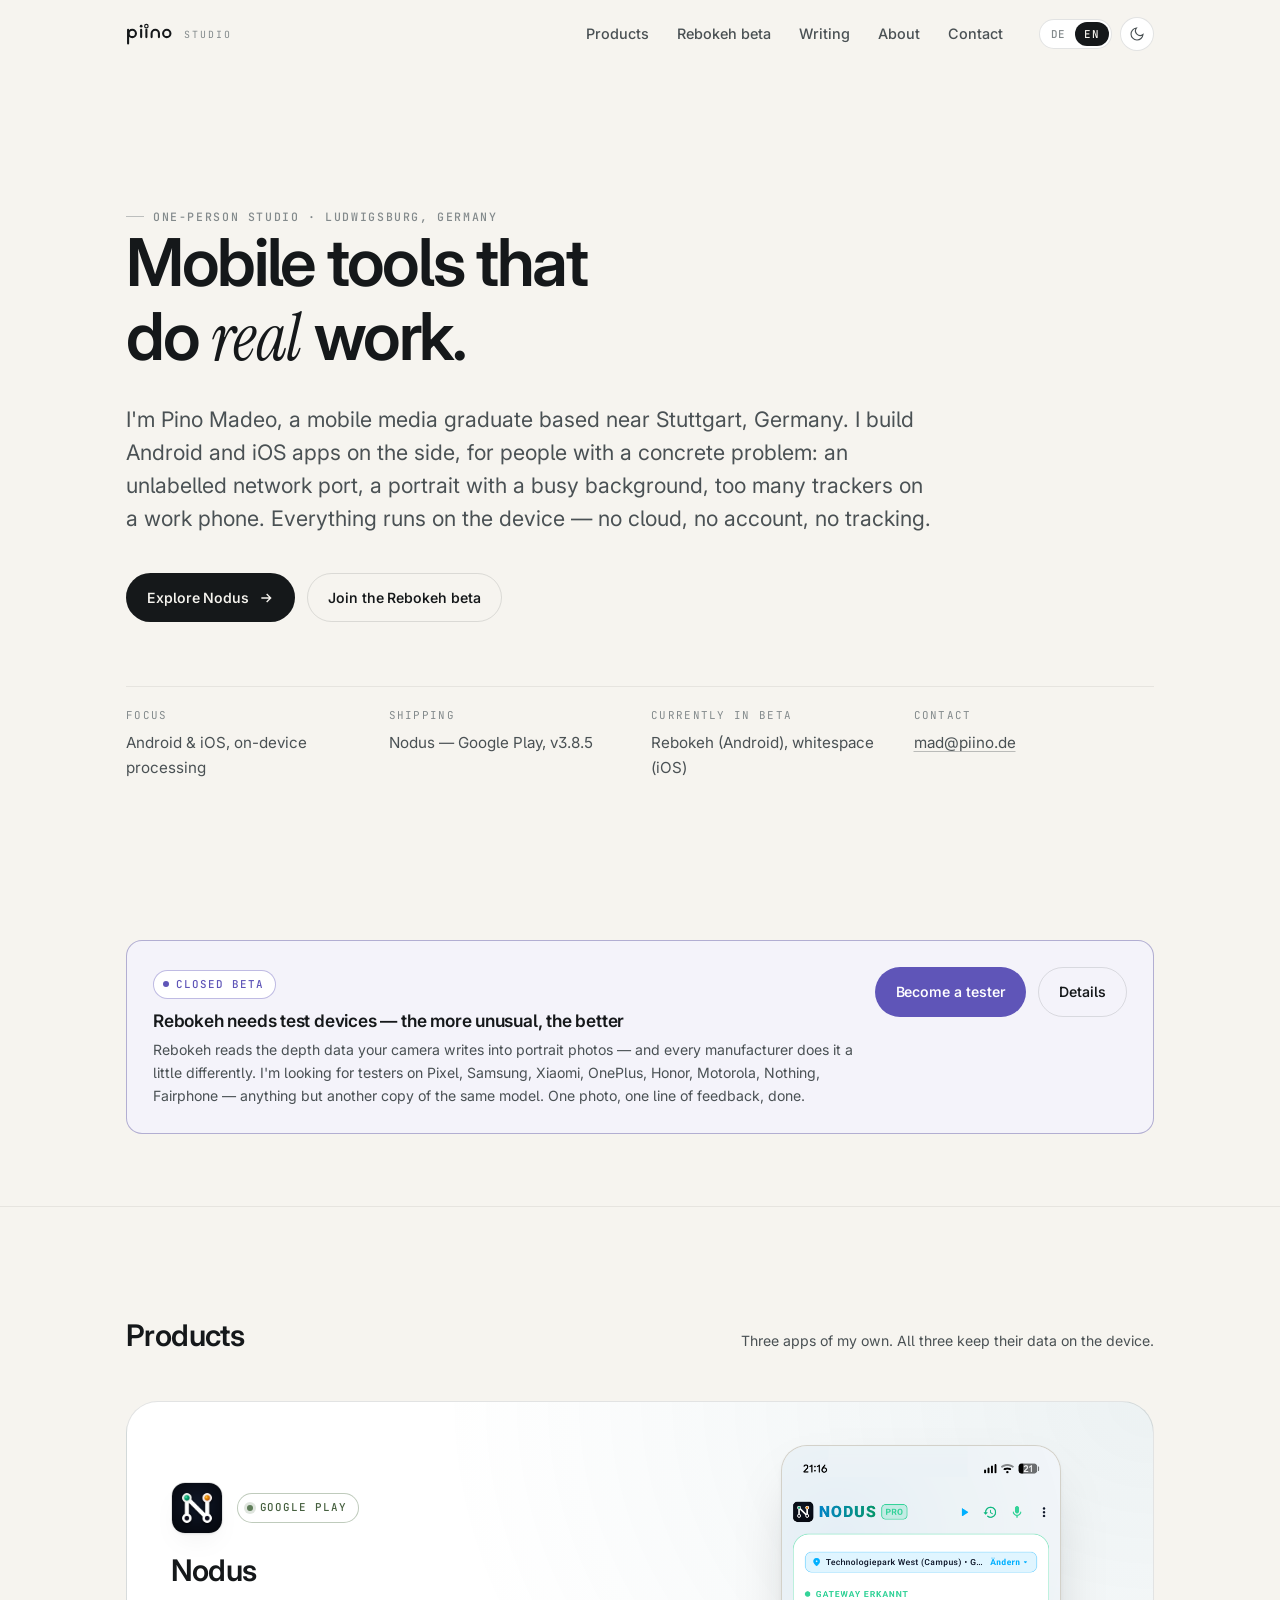
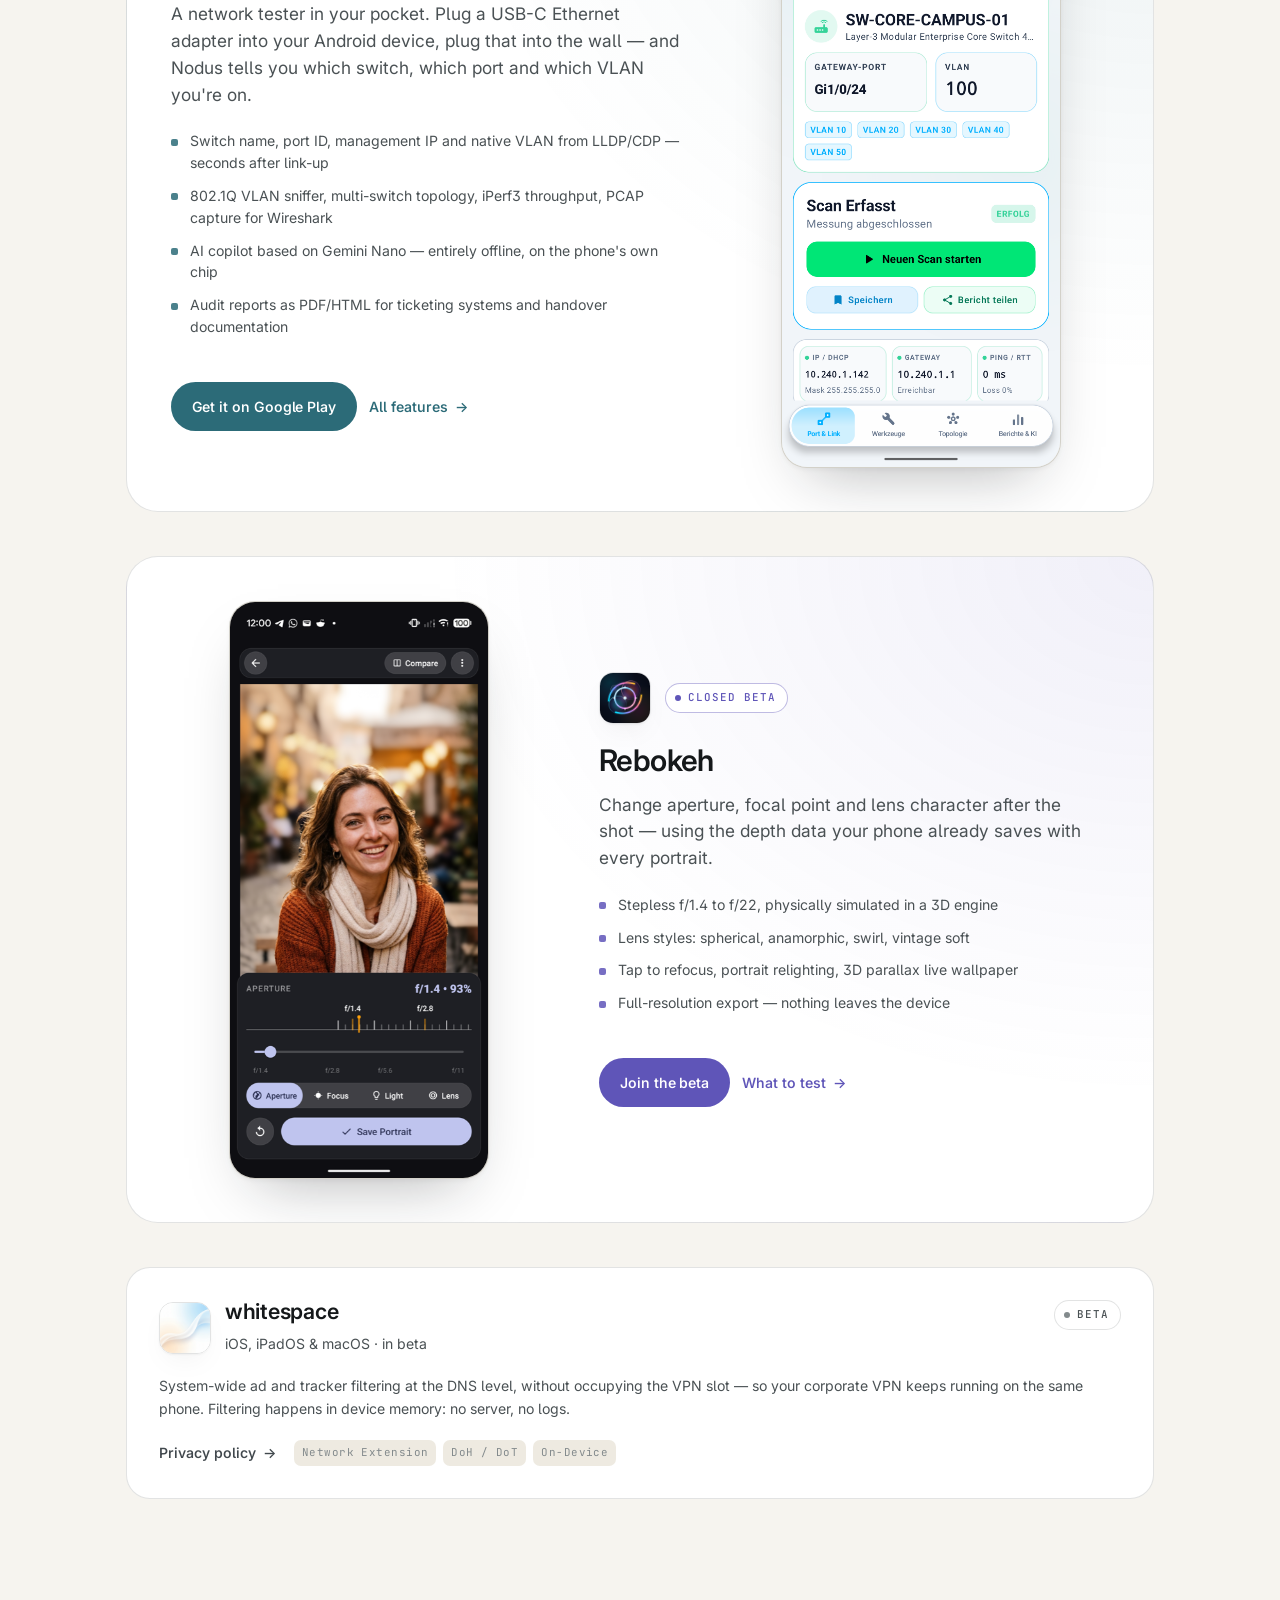
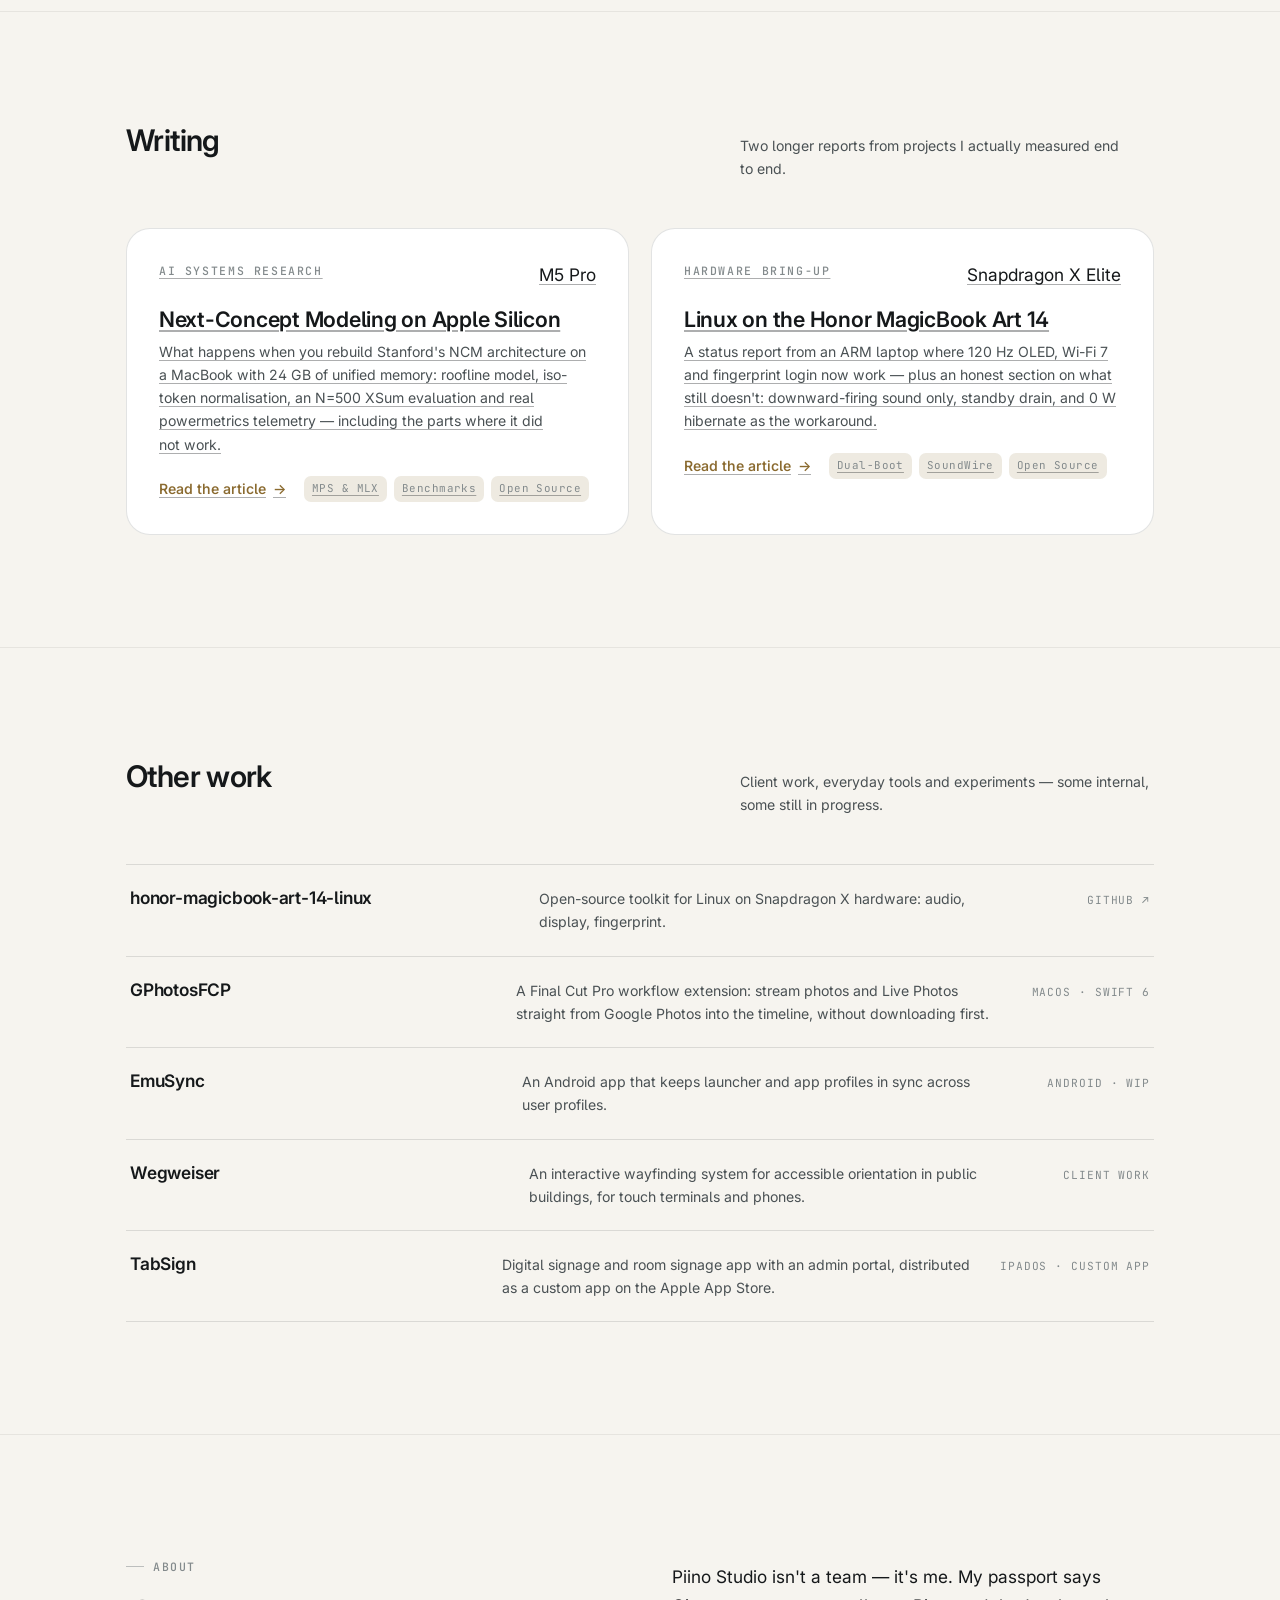
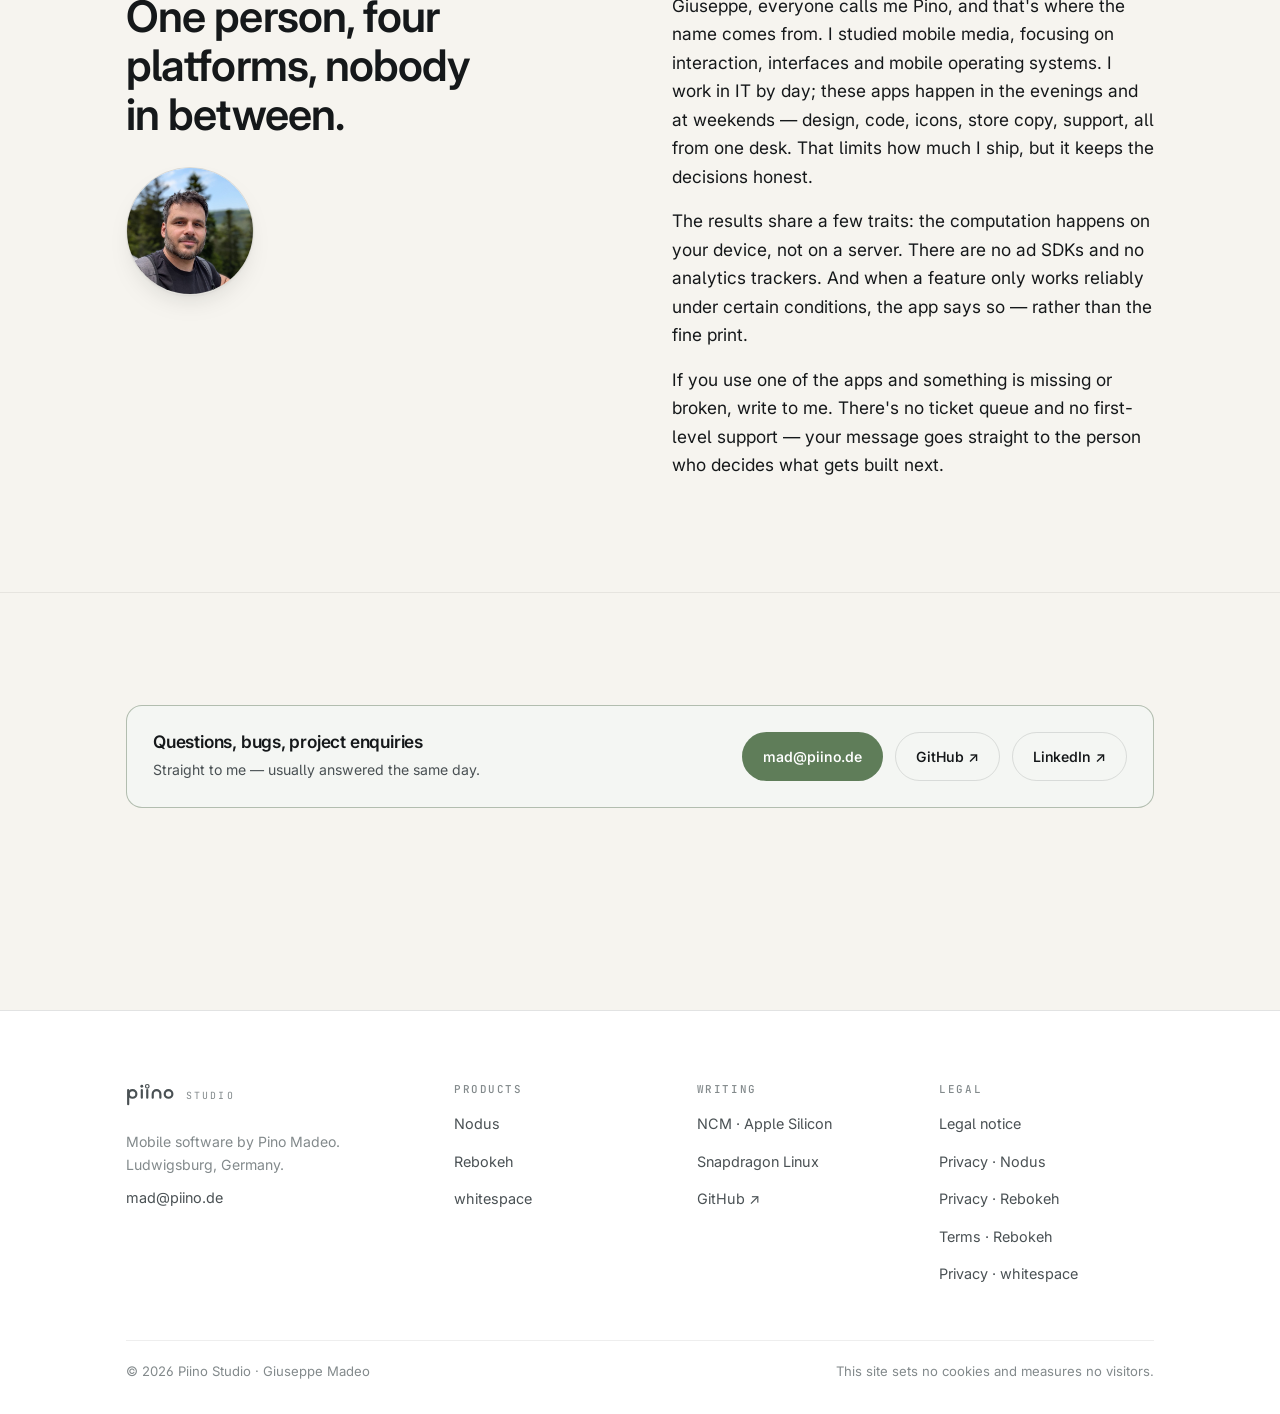
==== commit 0fdaf75c: "feat(web): Porträt im Über-mich-Abschnitt und Nodus-Preis ergänzt - Foto von Pino im Über-mich-Absch" ====
--- a/index.html
+++ b/index.html
@@ -325,6 +325,8 @@
           <p class="eyebrow" lang="en">About</p>
           <h2 style="margin-top: 16px;" lang="de">Eine Person, vier Plattformen, keine Zwischenschicht.</h2>
           <h2 style="margin-top: 16px;" lang="en">One person, four platforms, nobody in between.</h2>
+          <img src="pino.jpg" alt="Pino Madeo" width="128" height="128" loading="lazy"
+               style="margin-top: 28px; width: 128px; height: 128px; border-radius: 50%; object-fit: cover; border: 1px solid var(--line); box-shadow: var(--shadow);">
         </div>
         <div class="stack">
           <p lang="de">Piino Studio ist kein Team — es bin ich. Im Pass steht Giuseppe, gerufen werde ich Pino; daher der Name. Studiert habe ich Mobile Medien, mit Schwerpunkt auf Interaktion, Oberflächen und mobilen Betriebssystemen. Hauptberuflich arbeite ich in der IT, abends und am Wochenende entstehen diese Apps: Entwurf, Code, Icons, Store-Texte, Support, alles aus einer Hand. Das begrenzt, wie viel ich schaffe, aber es macht die Entscheidungen klar.</p>
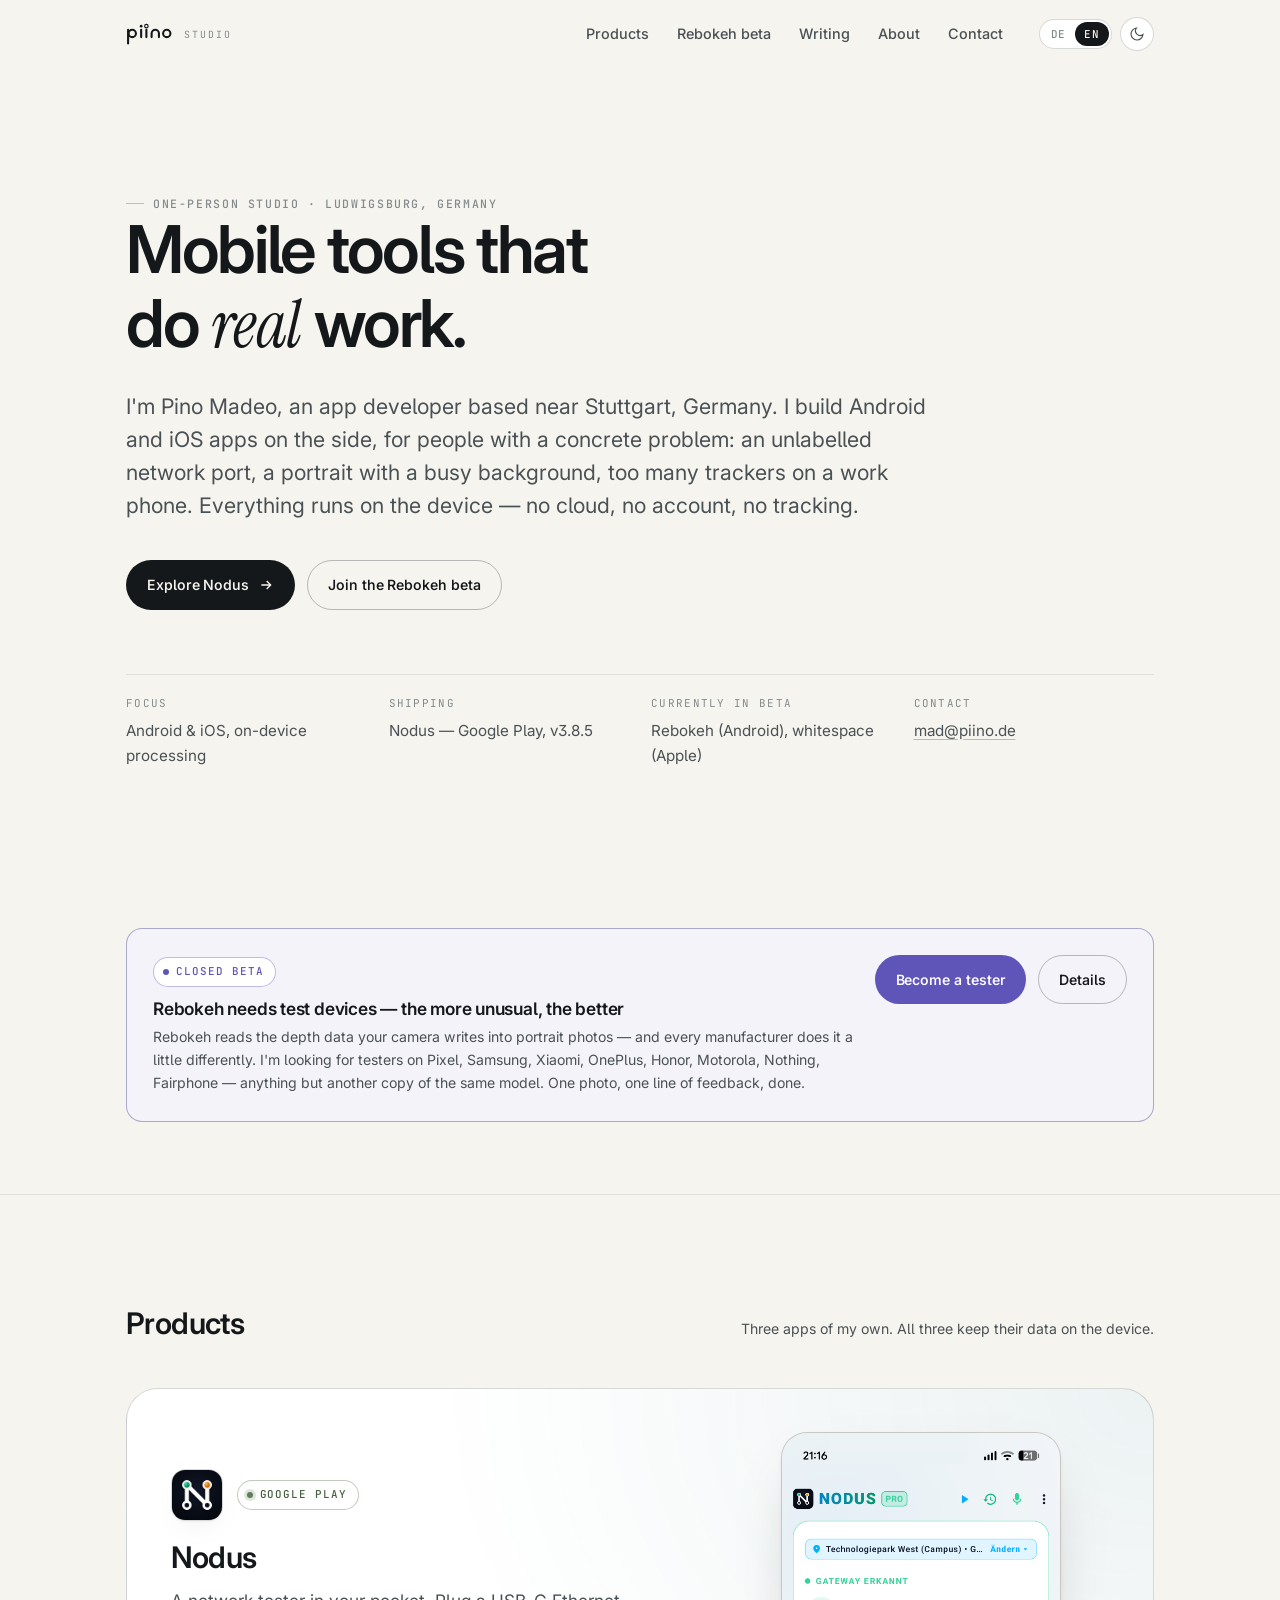
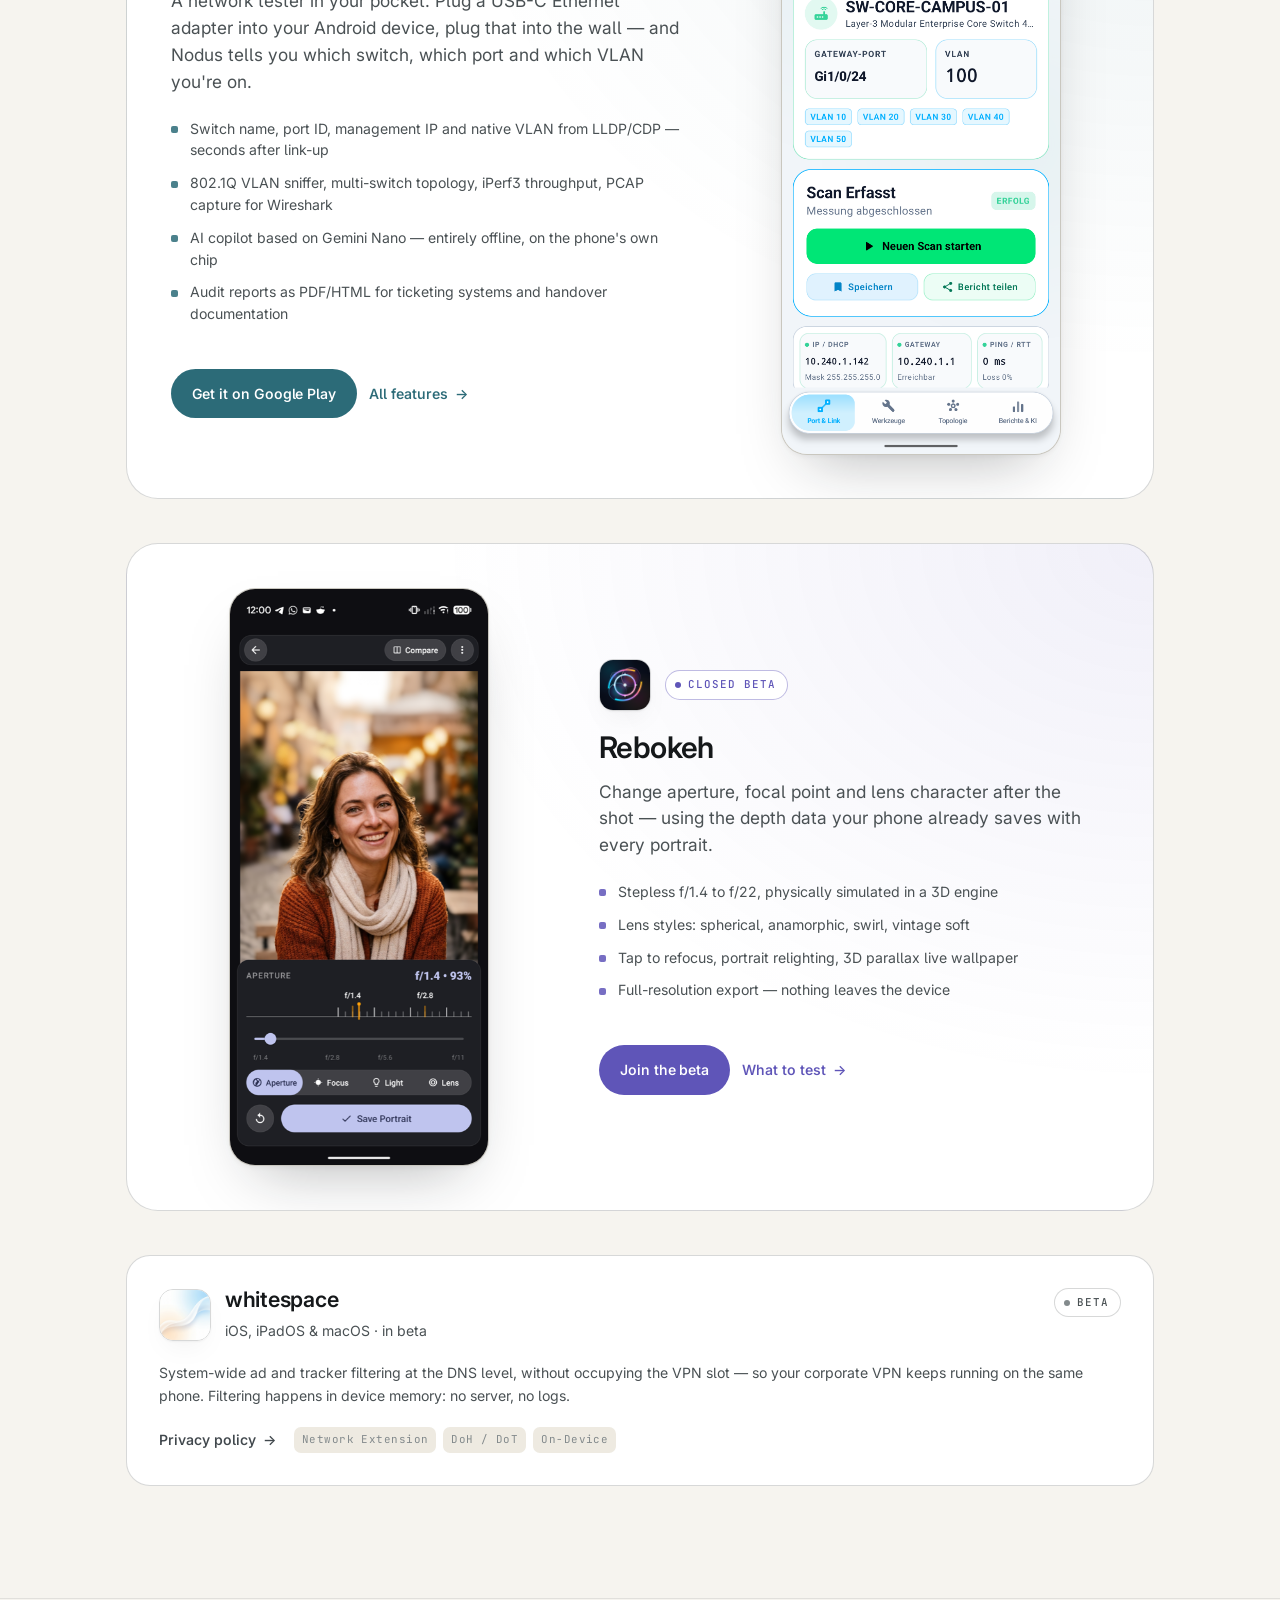
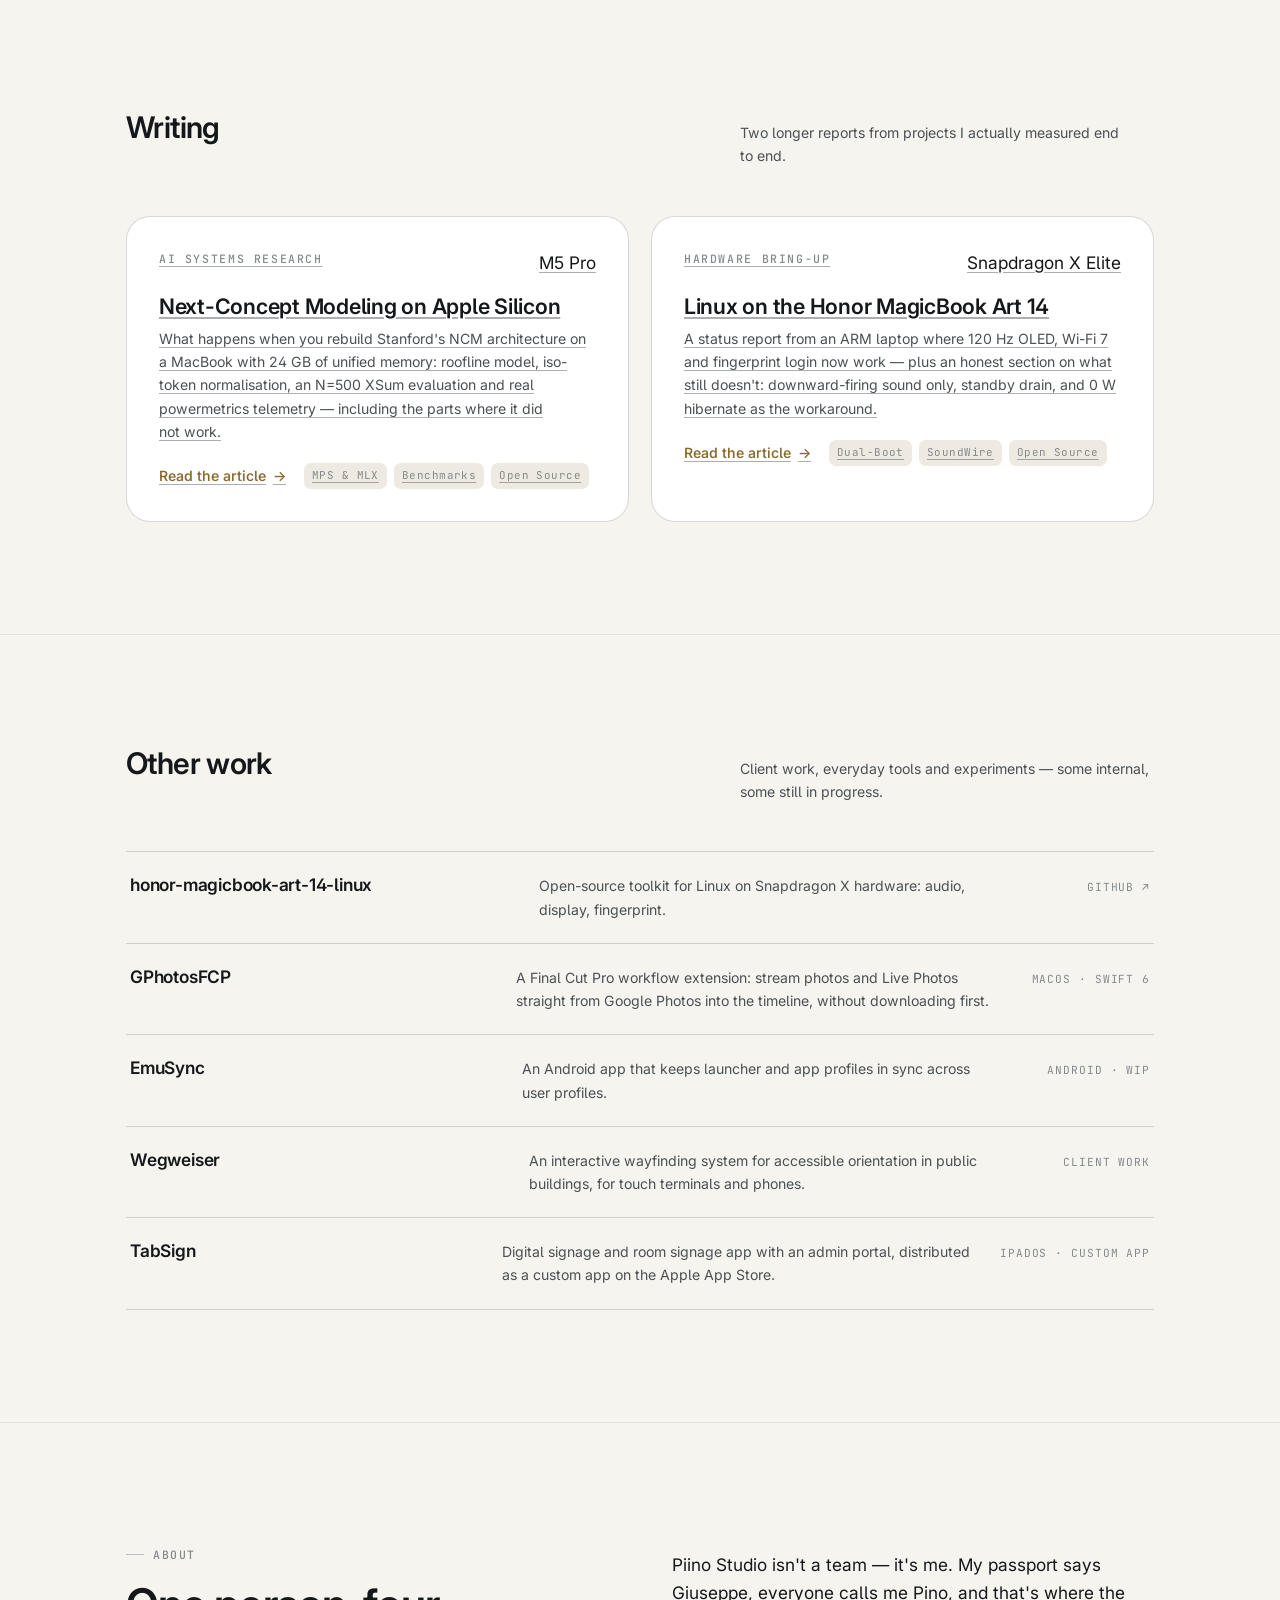
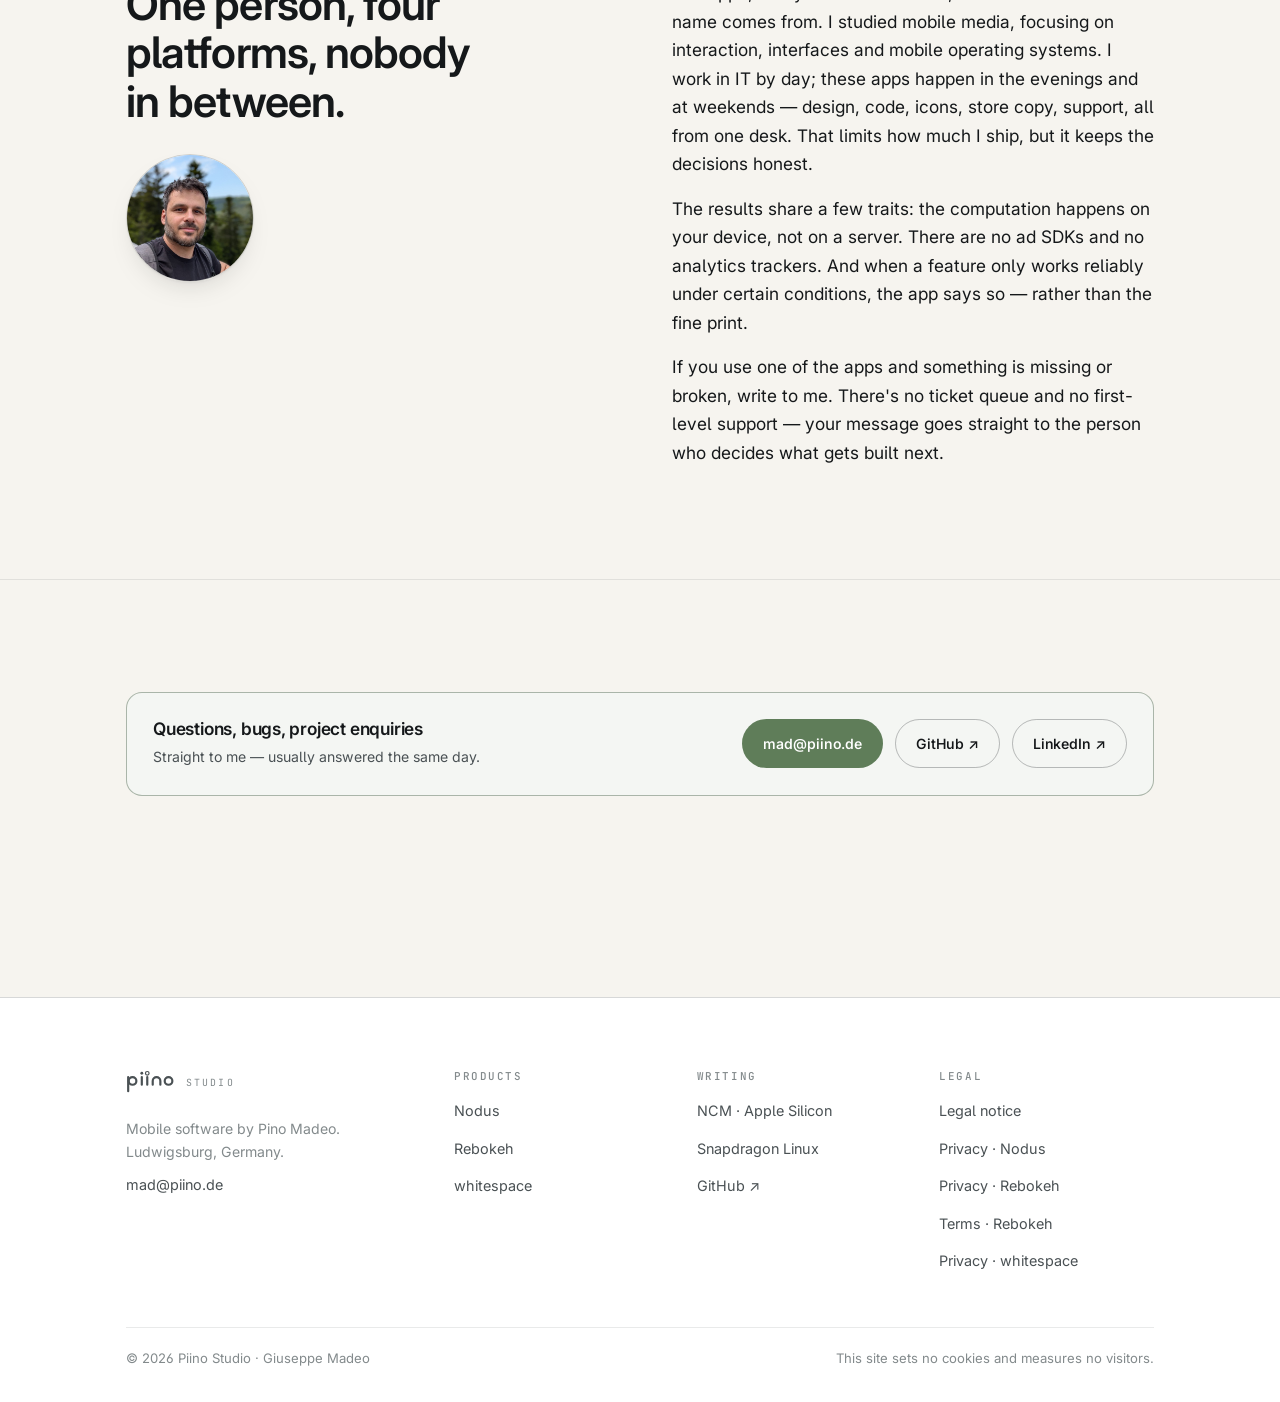
==== commit 48413161: "fix(web): Kontraste, Mobile-Hero, Typografie und Copy nach Review - Sekundaertexte und Rahmen dunkle" ====
--- a/index.html
+++ b/index.html
@@ -77,8 +77,8 @@
       <p class="eyebrow" lang="en">One-person studio · Ludwigsburg, Germany</p>
       <h1 lang="de">Mobile Werkzeuge, die <em class="serif-accent">echte</em> Arbeit abnehmen.</h1>
       <h1 lang="en">Mobile tools that do <em class="serif-accent">real</em> work.</h1>
-      <p class="lead" lang="de">Ich bin Pino Madeo, Mobile-Medien-Absolvent aus Ludwigsburg. Nebenberuflich baue ich Android- und iOS-Apps für Leute mit einem konkreten Problem: einen unbeschrifteten Netzwerkport, ein Porträt mit zu unruhigem Hintergrund, zu viele Tracker auf dem Diensthandy. Alles rechnet auf dem Gerät — ohne Cloud, ohne Konto, ohne Tracking.</p>
-      <p class="lead" lang="en">I'm Pino Madeo, a mobile media graduate based near Stuttgart, Germany. I build Android and iOS apps on the side, for people with a concrete problem: an unlabelled network port, a portrait with a busy background, too many trackers on a work phone. Everything runs on the device — no cloud, no account, no tracking.</p>
+      <p class="lead" lang="de">Ich bin Pino Madeo, App-Entwickler aus Ludwigsburg. Nebenberuflich baue ich Android- und iOS-Apps für Leute mit einem konkreten Problem: einen unbeschrifteten Netzwerkport, ein Porträt mit zu unruhigem Hintergrund, zu viele Tracker auf dem Diensthandy. Alles rechnet auf dem Gerät – ohne Cloud, ohne Konto, ohne Tracking.</p>
+      <p class="lead" lang="en">I'm Pino Madeo, an app developer based near Stuttgart, Germany. I build Android and iOS apps on the side, for people with a concrete problem: an unlabelled network port, a portrait with a busy background, too many trackers on a work phone. Everything runs on the device — no cloud, no account, no tracking.</p>
       <div class="cluster">
         <a class="btn" href="nodus.html"><span lang="de">Nodus ansehen</span><span lang="en">Explore Nodus</span>
           <svg viewBox="0 0 24 24" fill="none" stroke="currentColor" stroke-width="2" aria-hidden="true"><path d="M5 12h14M13 6l6 6-6 6"/></svg>
@@ -93,13 +93,13 @@
         </div>
         <div>
           <dt lang="de">Im Store</dt><dt lang="en">Shipping</dt>
-          <dd lang="de">Nodus — Google Play, v3.8.5</dd>
+          <dd lang="de">Nodus – Google Play, v3.8.5</dd>
           <dd lang="en">Nodus — Google Play, v3.8.5</dd>
         </div>
         <div>
           <dt lang="de">Gerade in Beta</dt><dt lang="en">Currently in beta</dt>
-          <dd lang="de">Rebokeh (Android), whitespace (iOS)</dd>
-          <dd lang="en">Rebokeh (Android), whitespace (iOS)</dd>
+          <dd lang="de">Rebokeh (Android), whitespace (Apple)</dd>
+          <dd lang="en">Rebokeh (Android), whitespace (Apple)</dd>
         </div>
         <div>
           <dt lang="de">Kontakt</dt><dt lang="en">Contact</dt>
@@ -116,9 +116,9 @@
         <div class="cluster" style="justify-content: space-between; align-items: flex-start;">
           <div style="flex: 1 1 420px;">
             <span class="badge badge--beta"><span class="dot"></span>Closed Beta</span>
-            <h3 style="margin-top: 12px;" lang="de">Rebokeh sucht Testgeräte — je ungewöhnlicher, desto besser</h3>
+            <h3 style="margin-top: 12px;" lang="de">Rebokeh sucht Testgeräte – je ungewöhnlicher, desto besser</h3>
             <h3 style="margin-top: 12px;" lang="en">Rebokeh needs test devices — the more unusual, the better</h3>
-            <p lang="de">Rebokeh liest die Tiefendaten aus Porträtfotos aus. Jeder Hersteller schreibt sie etwas anders in die Datei. Ich suche Tester mit Pixel, Samsung, Xiaomi, OnePlus, Honor, Motorola, Nothing, Fairphone — Hauptsache nicht nochmal dasselbe Modell. Ein Foto, ein Satz Rückmeldung, fertig.</p>
+            <p lang="de">Rebokeh liest die Tiefendaten aus Porträtfotos aus. Jeder Hersteller schreibt sie etwas anders in die Datei. Ich suche Tester mit Pixel, Samsung, Xiaomi, OnePlus, Honor, Motorola, Nothing, Fairphone – Hauptsache nicht nochmal dasselbe Modell. Ein Foto, ein Satz Rückmeldung, fertig.</p>
             <p lang="en">Rebokeh reads the depth data your camera writes into portrait photos — and every manufacturer does it a little differently. I'm looking for testers on Pixel, Samsung, Xiaomi, OnePlus, Honor, Motorola, Nothing, Fairphone — anything but another copy of the same model. One photo, one line of feedback, done.</p>
           </div>
           <div class="cluster" style="flex: 0 0 auto;">
@@ -150,14 +150,14 @@
             <span class="badge badge--live"><span class="dot"></span>Google Play</span>
           </div>
           <h2 style="margin-top: 20px;">Nodus</h2>
-          <p class="lead" lang="de">Der Netzwerktester für die Hosentasche. USB-C-Ethernet-Adapter ans Android-Gerät, in die Dose stecken — und Nodus sagt dir, an welchem Switch, an welchem Port und in welchem VLAN du hängst.</p>
+          <p class="lead" lang="de">Der Netzwerktester für die Hosentasche. USB-C-Ethernet-Adapter ans Android-Gerät, in die Dose stecken – und Nodus sagt dir, an welchem Switch, an welchem Port und in welchem VLAN du hängst.</p>
           <p class="lead" lang="en">A network tester in your pocket. Plug a USB-C Ethernet adapter into your Android device, plug that into the wall — and Nodus tells you which switch, which port and which VLAN you're on.</p>
           <ul class="feature-list">
-            <li lang="de">Switch, Port-ID, Management-IP und Native VLAN aus LLDP/CDP — Sekunden nach dem Einstecken</li>
+            <li lang="de">Switch, Port-ID, Management-IP und Native VLAN aus LLDP/CDP – Sekunden nach dem Einstecken</li>
             <li lang="en">Switch name, port ID, management IP and native VLAN from LLDP/CDP — seconds after link-up</li>
             <li lang="de">802.1Q-VLAN-Sniffer, Multi-Switch-Topologie, iPerf3-Durchsatz, PCAP-Mitschnitt für Wireshark</li>
             <li lang="en">802.1Q VLAN sniffer, multi-switch topology, iPerf3 throughput, PCAP capture for Wireshark</li>
-            <li lang="de">KI-Copilot auf Basis von Gemini Nano — vollständig offline auf dem Chip des Telefons</li>
+            <li lang="de">KI-Copilot auf Basis von Gemini Nano – vollständig offline auf dem Chip des Telefons</li>
             <li lang="en">AI copilot based on Gemini Nano — entirely offline, on the phone's own chip</li>
             <li lang="de">Prüfberichte als PDF/HTML für Ticketsystem und Übergabeprotokoll</li>
             <li lang="en">Audit reports as PDF/HTML for ticketing systems and handover documentation</li>
@@ -182,7 +182,7 @@
             <span class="badge badge--beta"><span class="dot"></span>Closed Beta</span>
           </div>
           <h2 style="margin-top: 20px;">Rebokeh</h2>
-          <p class="lead" lang="de">Blende, Schärfepunkt und Objektiv-Charakter nachträglich ändern — mit den Tiefendaten, die dein Telefon beim Porträtfoto ohnehin mitspeichert.</p>
+          <p class="lead" lang="de">Blende, Schärfepunkt und Objektiv-Charakter nachträglich ändern – mit den Tiefendaten, die dein Telefon beim Porträtfoto ohnehin mitspeichert.</p>
           <p class="lead" lang="en">Change aperture, focal point and lens character after the shot — using the depth data your phone already saves with every portrait.</p>
           <ul class="feature-list">
             <li lang="de">Stufenlos von f/1.4 bis f/22, physikalisch gerechnet in einer 3D-Engine</li>
@@ -191,7 +191,7 @@
             <li lang="en">Lens styles: spherical, anamorphic, swirl, vintage soft</li>
             <li lang="de">Tippen zum Umfokussieren, Porträt-Relighting, 3D-Parallax-Live-Wallpaper</li>
             <li lang="en">Tap to refocus, portrait relighting, 3D parallax live wallpaper</li>
-            <li lang="de">Export in voller Auflösung — nichts verlässt das Gerät</li>
+            <li lang="de">Export in voller Auflösung – nichts verlässt das Gerät</li>
             <li lang="en">Full-resolution export — nothing leaves the device</li>
           </ul>
           <div class="cluster mt-l">
@@ -219,7 +219,7 @@
           </div>
           <span class="badge badge--wip"><span class="dot"></span>Beta</span>
         </div>
-        <p lang="de">Werbe- und Trackingfilter auf DNS-Ebene, systemweit und ohne VPN-Slot — damit das Firmen-VPN auf dem Diensthandy weiterlaufen kann. Gefiltert wird im Arbeitsspeicher des Geräts, es gibt keinen Server und kein Log.</p>
+        <p lang="de">Werbe- und Trackingfilter auf DNS-Ebene, systemweit und ohne VPN-Slot – damit das Firmen-VPN auf dem Diensthandy weiterlaufen kann. Gefiltert wird im Arbeitsspeicher des Geräts, es gibt keinen Server und kein Log.</p>
         <p lang="en">System-wide ad and tracker filtering at the DNS level, without occupying the VPN slot — so your corporate VPN keeps running on the same phone. Filtering happens in device memory: no server, no logs.</p>
         <div class="card__foot">
           <a class="link-arrow" style="--p: var(--whitespace);" href="whitespace-datenschutz.html"><span lang="de">Datenschutz</span><span lang="en">Privacy policy</span> <span class="arr">→</span></a>
@@ -246,7 +246,7 @@
           </div>
           <h3 lang="de">Next-Concept Modeling auf Apple Silicon</h3>
           <h3 lang="en">Next-Concept Modeling on Apple Silicon</h3>
-          <p lang="de">Was passiert, wenn man die Stanford-NCM-Architektur auf einem MacBook mit 24 GB Unified Memory nachbaut: Roofline-Modell, Iso-Token-Normalisierung, N=500-Evaluation auf XSum und echte Powermetrics-Telemetrie — inklusive der Stellen, an denen es nicht funktioniert hat.</p>
+          <p lang="de">Was passiert, wenn man die Stanford-NCM-Architektur auf einem MacBook mit 24 GB Unified Memory nachbaut: Roofline-Modell, Iso-Token-Normalisierung, N=500-Evaluation auf XSum und echte Powermetrics-Telemetrie – inklusive der Stellen, an denen es nicht funktioniert hat.</p>
           <p lang="en">What happens when you rebuild Stanford's NCM architecture on a MacBook with 24 GB of unified memory: roofline model, iso-token normalisation, an N=500 XSum evaluation and real powermetrics telemetry — including the parts where it did not work.</p>
           <div class="card__foot">
             <span class="link-arrow" style="--p: var(--research);"><span lang="de">Artikel lesen</span><span lang="en">Read the article</span> <span class="arr">→</span></span>
@@ -261,7 +261,7 @@
           </div>
           <h3 lang="de">Linux auf dem Honor MagicBook Art 14</h3>
           <h3 lang="en">Linux on the Honor MagicBook Art 14</h3>
-          <p lang="de">Statusbericht von einem ARM-Laptop, auf dem inzwischen 120-Hz-OLED, Wi-Fi 7 und Fingerabdruck-Login laufen — und ein ehrlicher Teil darüber, was weiterhin hakt: Ton nur nach unten, Standby-Verbrauch, 0-W-Hibernate als Notlösung.</p>
+          <p lang="de">Statusbericht von einem ARM-Laptop, auf dem inzwischen 120-Hz-OLED, Wi-Fi 7 und Fingerabdruck-Login laufen – und ein ehrlicher Teil darüber, was weiterhin hakt: Ton nur nach unten, Standby-Verbrauch, 0-W-Hibernate als Notlösung.</p>
           <p lang="en">A status report from an ARM laptop where 120 Hz OLED, Wi-Fi 7 and fingerprint login now work — plus an honest section on what still doesn't: downward-firing sound only, standby drain, and 0 W hibernate as the workaround.</p>
           <div class="card__foot">
             <span class="link-arrow" style="--p: var(--research);"><span lang="de">Artikel lesen</span><span lang="en">Read the article</span> <span class="arr">→</span></span>
@@ -278,7 +278,7 @@
       <div class="section-head">
         <h2 lang="de">Weitere Arbeiten</h2>
         <h2 lang="en">Other work</h2>
-        <p lang="de">Projekte aus Auftrag, Alltag und Neugier — teils intern, teils noch in Entwicklung.</p>
+        <p lang="de">Projekte aus Auftrag, Alltag und Neugier – teils intern, teils noch in Entwicklung.</p>
         <p lang="en">Client work, everyday tools and experiments — some internal, some still in progress.</p>
       </div>
       <div class="rows">
@@ -329,9 +329,9 @@
                style="margin-top: 28px; width: 128px; height: 128px; border-radius: 50%; object-fit: cover; border: 1px solid var(--line); box-shadow: var(--shadow);">
         </div>
         <div class="stack">
-          <p lang="de">Piino Studio ist kein Team — es bin ich. Im Pass steht Giuseppe, gerufen werde ich Pino; daher der Name. Studiert habe ich Mobile Medien, mit Schwerpunkt auf Interaktion, Oberflächen und mobilen Betriebssystemen. Hauptberuflich arbeite ich in der IT, abends und am Wochenende entstehen diese Apps: Entwurf, Code, Icons, Store-Texte, Support, alles aus einer Hand. Das begrenzt, wie viel ich schaffe, aber es macht die Entscheidungen klar.</p>
-          <p lang="de">Was dabei herauskommt, hat ein paar wiederkehrende Eigenschaften: die Rechenarbeit passiert auf dem Gerät, nicht auf einem Server. Es gibt keine Werbe-SDKs und keine Analyse-Tracker. Und wenn eine Funktion nur unter bestimmten Bedingungen zuverlässig läuft, steht das in der App — nicht im Kleingedruckten.</p>
-          <p lang="de">Wenn du eine der Apps einsetzt und etwas fehlt oder klemmt: schreib mir. Es gibt keine Ticket-Warteschlange und keinen First-Level-Support — deine Nachricht landet direkt bei dem, der entscheidet, was als Nächstes gebaut wird.</p>
+          <p lang="de">Piino Studio ist kein Team – es bin ich. Im Pass steht Giuseppe, gerufen werde ich Pino; daher der Name. Studiert habe ich Mobile Medien, mit Schwerpunkt auf Interaktion, Oberflächen und mobilen Betriebssystemen. Hauptberuflich arbeite ich in der IT, abends und am Wochenende entstehen diese Apps: Entwurf, Code, Icons, Store-Texte, Support, alles aus einer Hand. Das begrenzt, wie viel ich schaffe, aber es macht die Entscheidungen klar.</p>
+          <p lang="de">Was dabei herauskommt, hat ein paar wiederkehrende Eigenschaften: die Rechenarbeit passiert auf dem Gerät, nicht auf einem Server. Es gibt keine Werbe-SDKs und keine Analyse-Tracker. Und wenn eine Funktion nur unter bestimmten Bedingungen zuverlässig läuft, steht das in der App – nicht im Kleingedruckten.</p>
+          <p lang="de">Wenn du eine der Apps einsetzt und etwas fehlt oder klemmt: schreib mir. Es gibt keine Ticket-Warteschlange und keinen First-Level-Support – deine Nachricht landet direkt bei dem, der entscheidet, was als Nächstes gebaut wird.</p>
           <p lang="en">Piino Studio isn't a team — it's me. My passport says Giuseppe, everyone calls me Pino, and that's where the name comes from. I studied mobile media, focusing on interaction, interfaces and mobile operating systems. I work in IT by day; these apps happen in the evenings and at weekends — design, code, icons, store copy, support, all from one desk. That limits how much I ship, but it keeps the decisions honest.</p>
           <p lang="en">The results share a few traits: the computation happens on your device, not on a server. There are no ad SDKs and no analytics trackers. And when a feature only works reliably under certain conditions, the app says so — rather than the fine print.</p>
           <p lang="en">If you use one of the apps and something is missing or broken, write to me. There's no ticket queue and no first-level support — your message goes straight to the person who decides what gets built next.</p>
@@ -348,7 +348,7 @@
           <div style="flex: 1 1 380px;">
             <h3 lang="de">Fragen, Fehler, Projektanfragen</h3>
             <h3 lang="en">Questions, bugs, project enquiries</h3>
-            <p lang="de">Direkt an mich — meist antworte ich noch am selben Tag.</p>
+            <p lang="de">Direkt an mich – meist antworte ich noch am selben Tag.</p>
             <p lang="en">Straight to me — usually answered the same day.</p>
           </div>
           <div class="cluster">
--- a/styles.css
+++ b/styles.css
@@ -13,8 +13,8 @@
   --ink:        #15181A;
   --ink-2:      #4A5154;
   --ink-3:      #838A8C;
-  --line:       rgba(21, 24, 26, 0.12);
-  --line-soft:  rgba(21, 24, 26, 0.07);
+  --line:       rgba(21, 24, 26, 0.17);
+  --line-soft:  rgba(21, 24, 26, 0.09);
   --sage:       #5F7D59;
   --sage-2:     #46603F;
   --sage-soft:  #E2EADD;
@@ -238,7 +238,7 @@
 .btn--ghost {
   --btn-bg: transparent;
   --btn-fg: var(--ink);
-  border-color: var(--line);
+  border-color: color-mix(in srgb, var(--ink) 28%, transparent);
 }
 .btn--ghost:hover { border-color: color-mix(in srgb, var(--ink) 40%, transparent); background: var(--paper-2); }
 .btn--sm { padding: 8px 15px; font-size: .82rem; }
@@ -407,7 +407,7 @@
 }
 
 /* ---------- 9. Hero ---------- */
-.hero { padding-block: clamp(56px, 10vw, 128px) clamp(40px, 7vw, 88px); }
+.hero { padding-block: clamp(32px, 9vw, 128px) clamp(40px, 7vw, 88px); }
 .hero h1 {
   font-size: var(--step-4);
   font-weight: 600;
@@ -515,6 +515,7 @@
   padding-inline: var(--gutter);
   scrollbar-width: thin;
 }
+.shots { -webkit-mask-image: linear-gradient(to right, #000 92%, transparent 100%); mask-image: linear-gradient(to right, #000 92%, transparent 100%); }
 .shots figure { scroll-snap-align: center; flex: 0 0 auto; width: min(248px, 62vw); }
 .shots img {
   width: 100%;
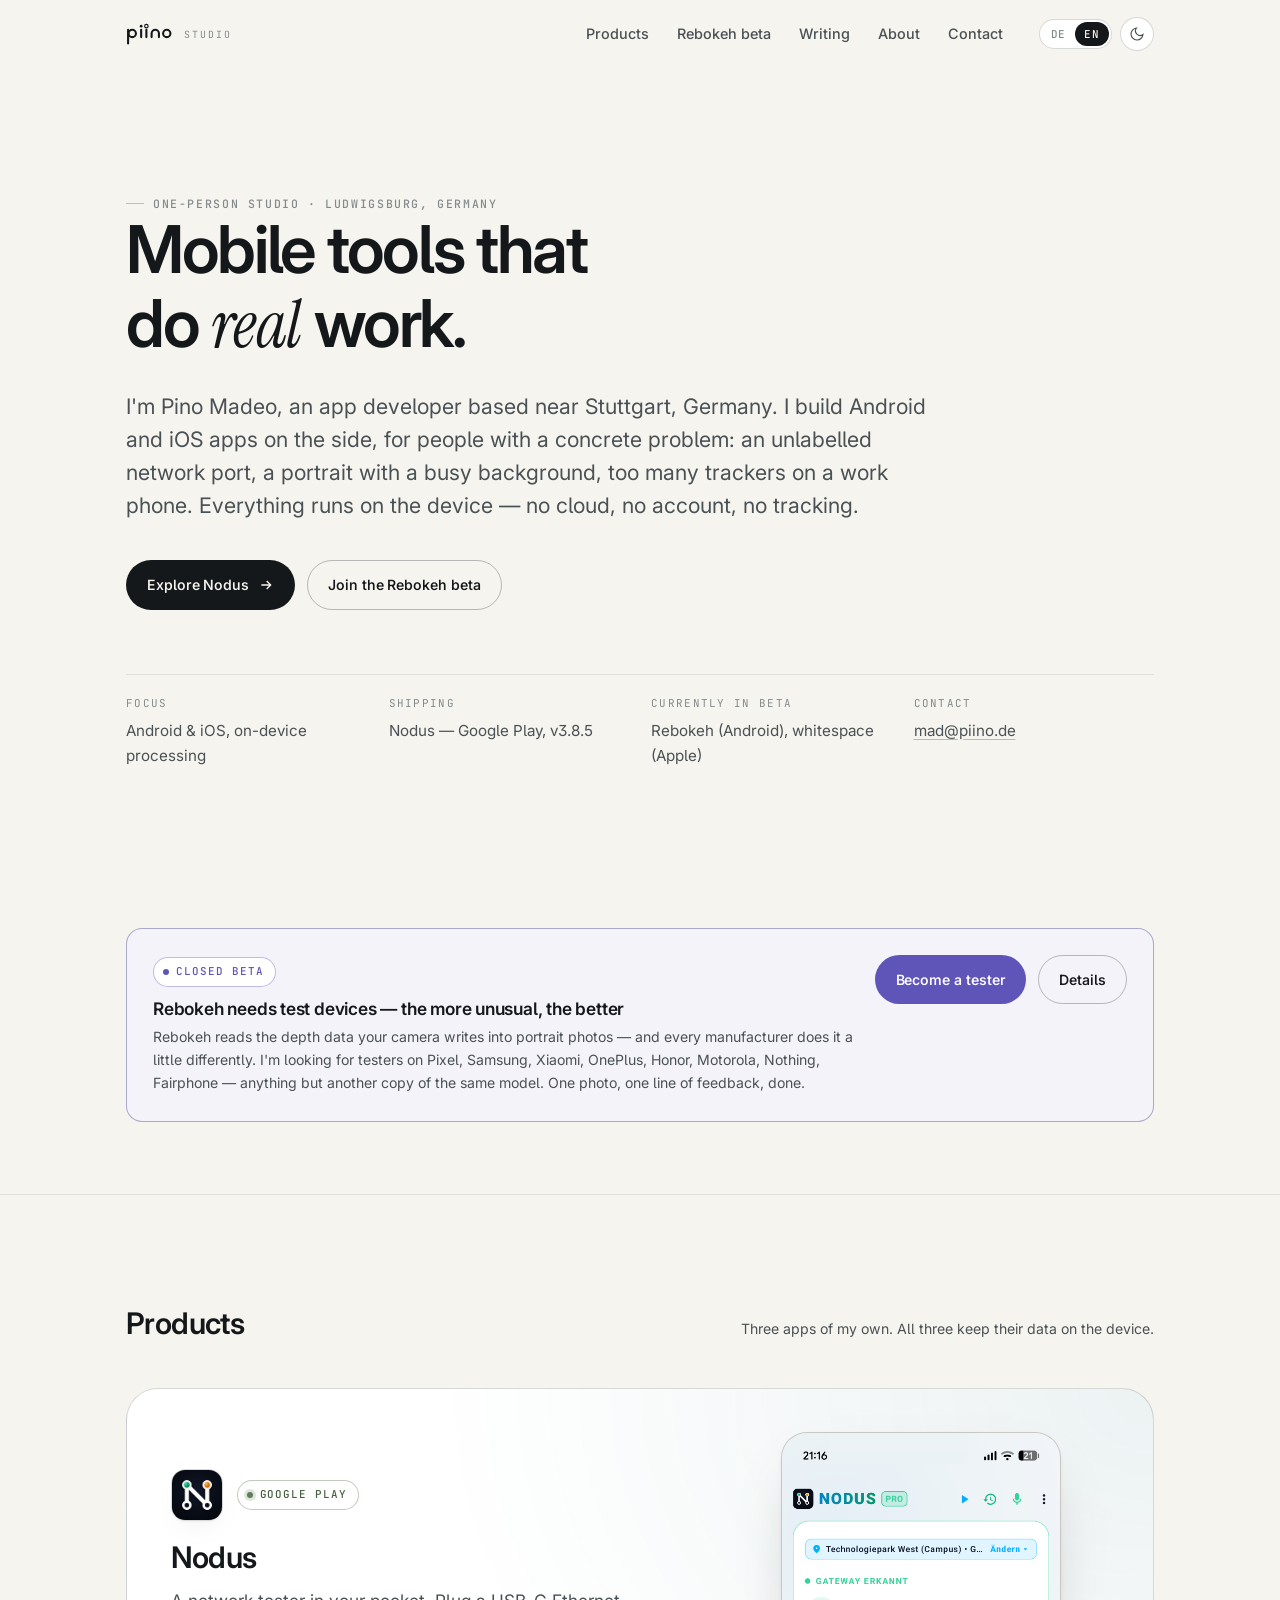
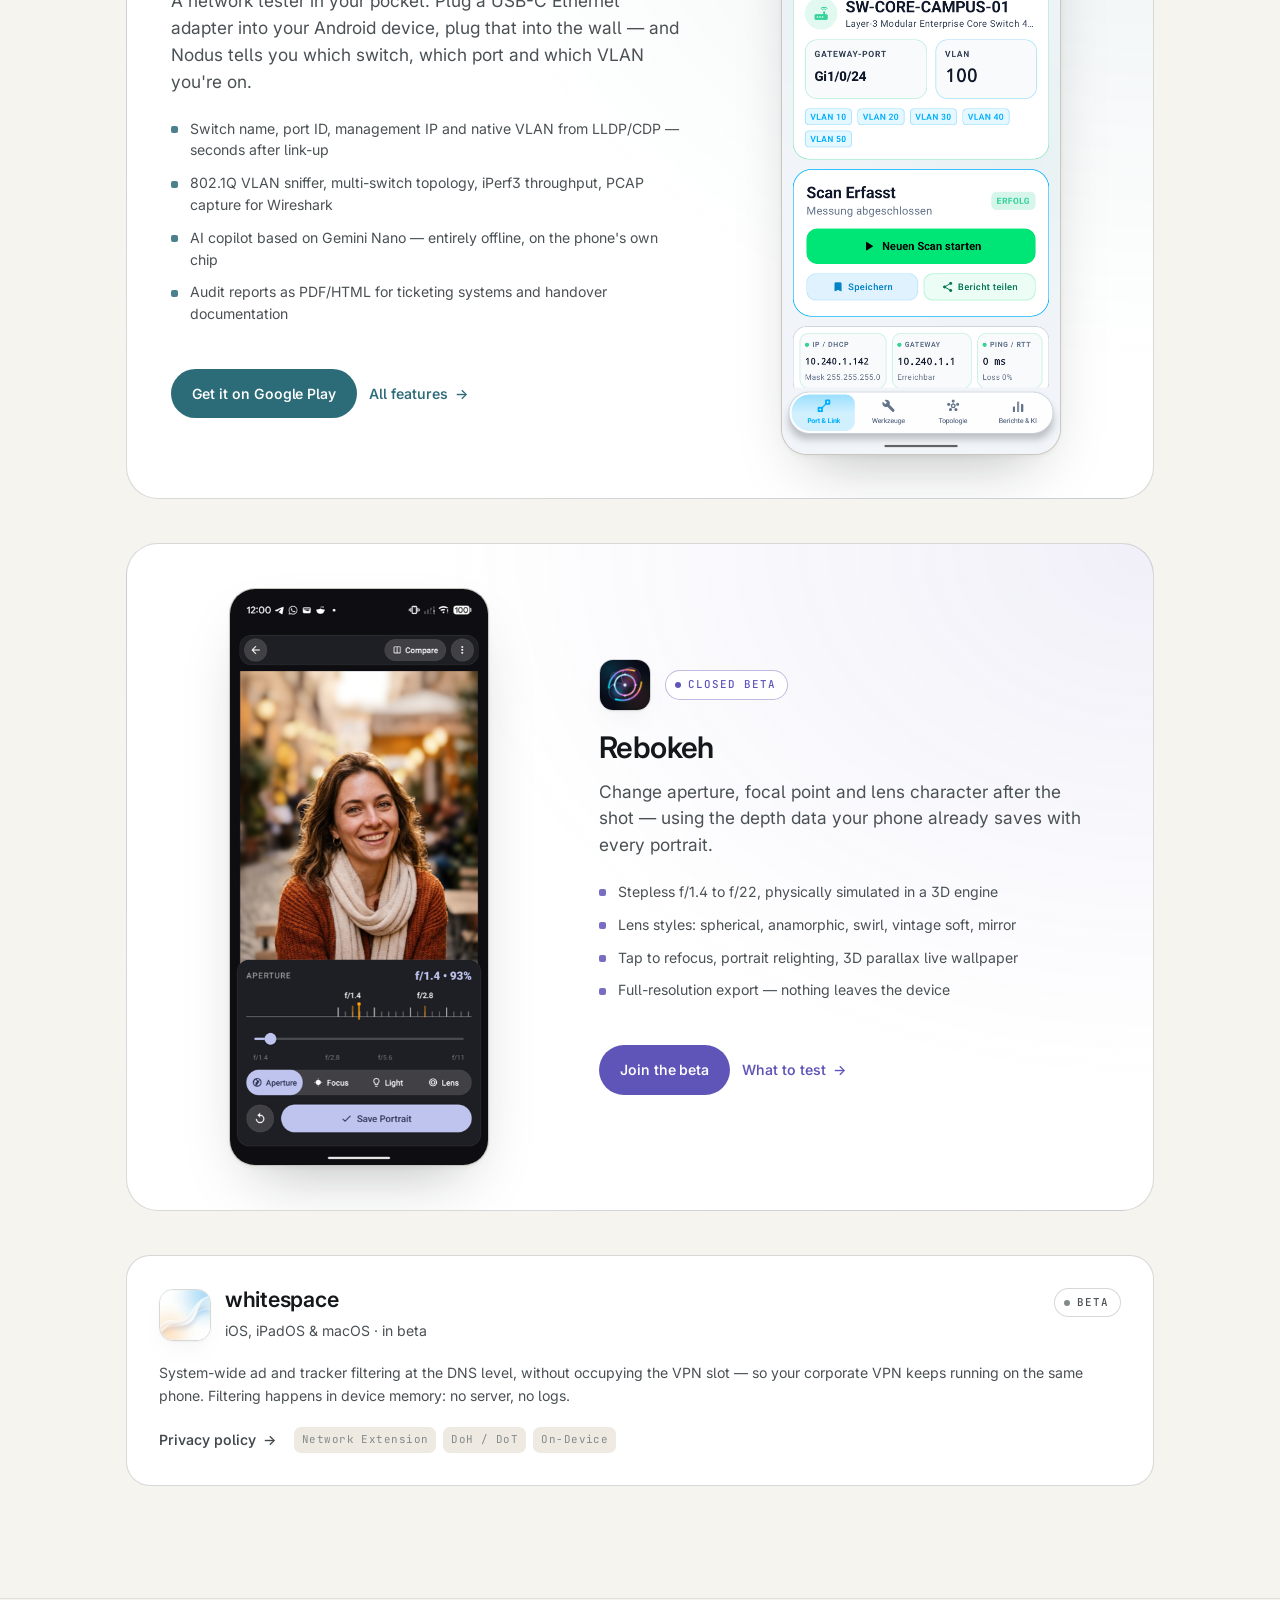
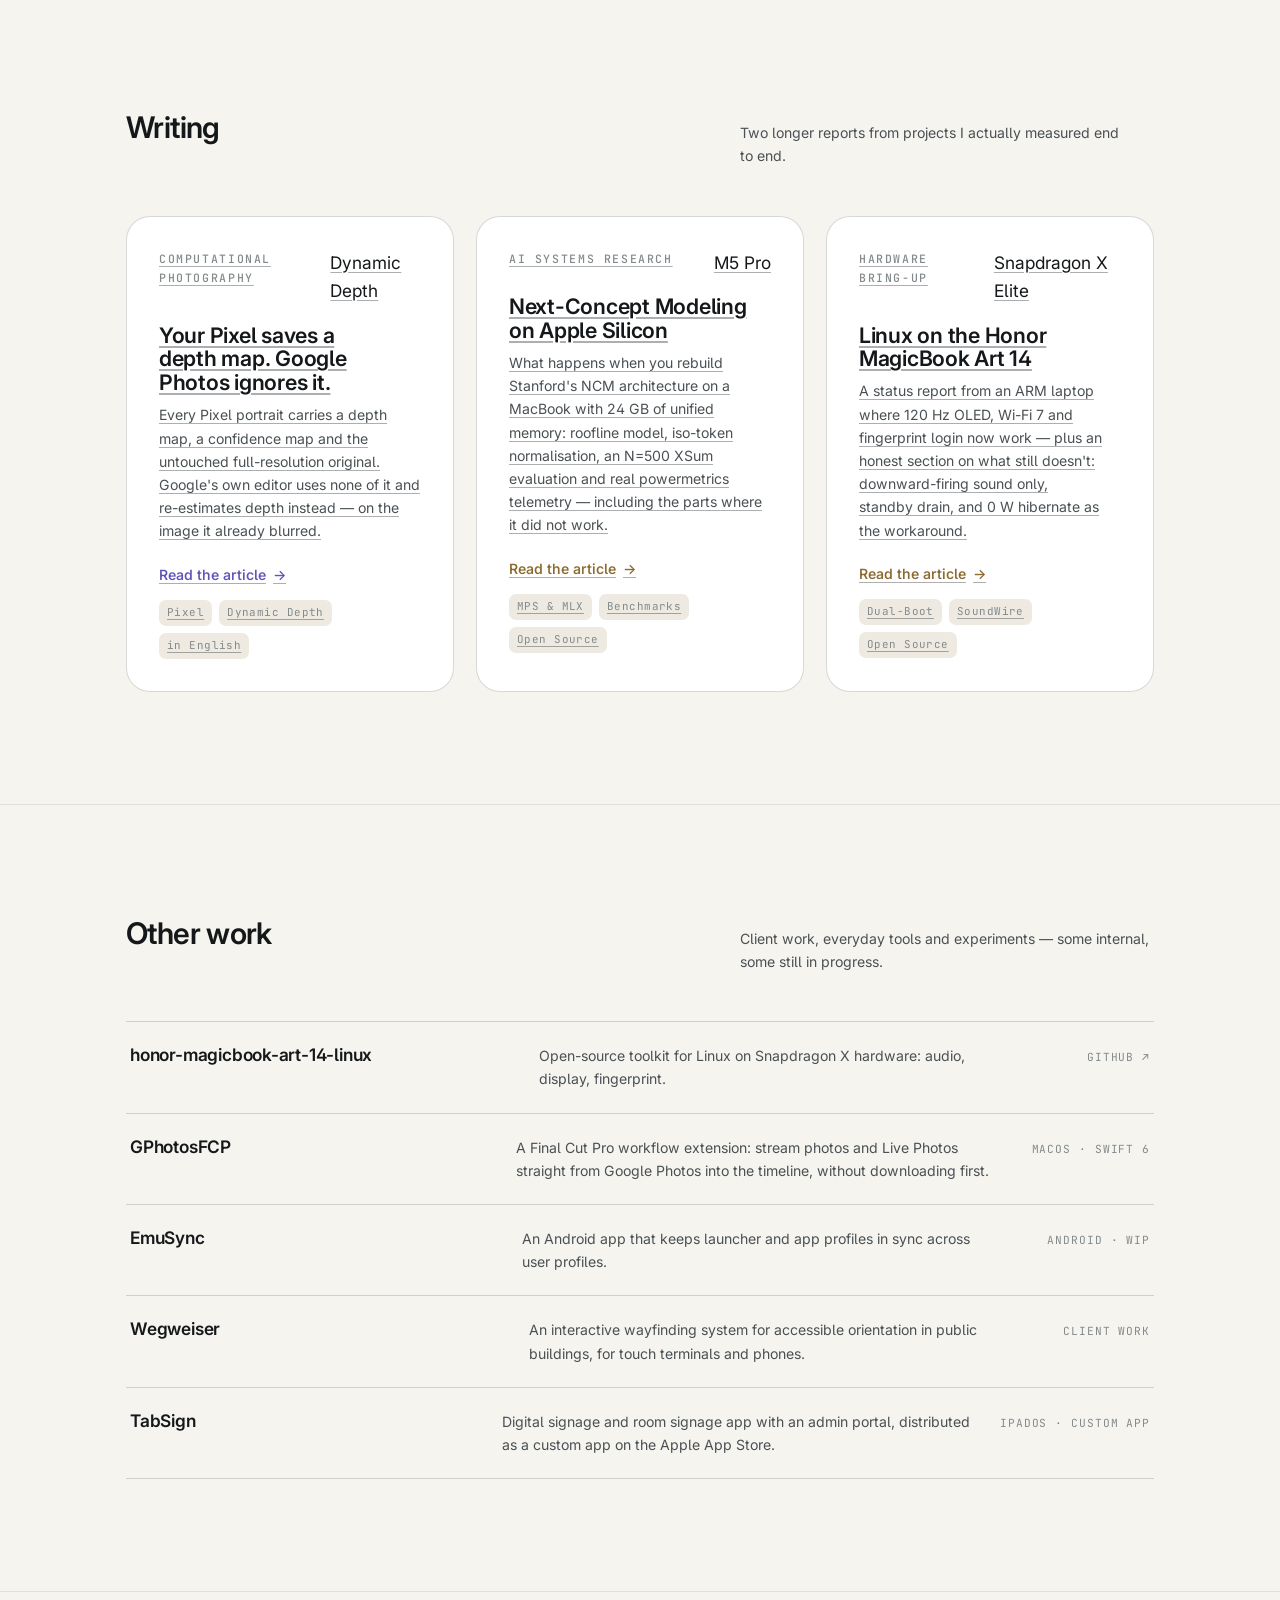
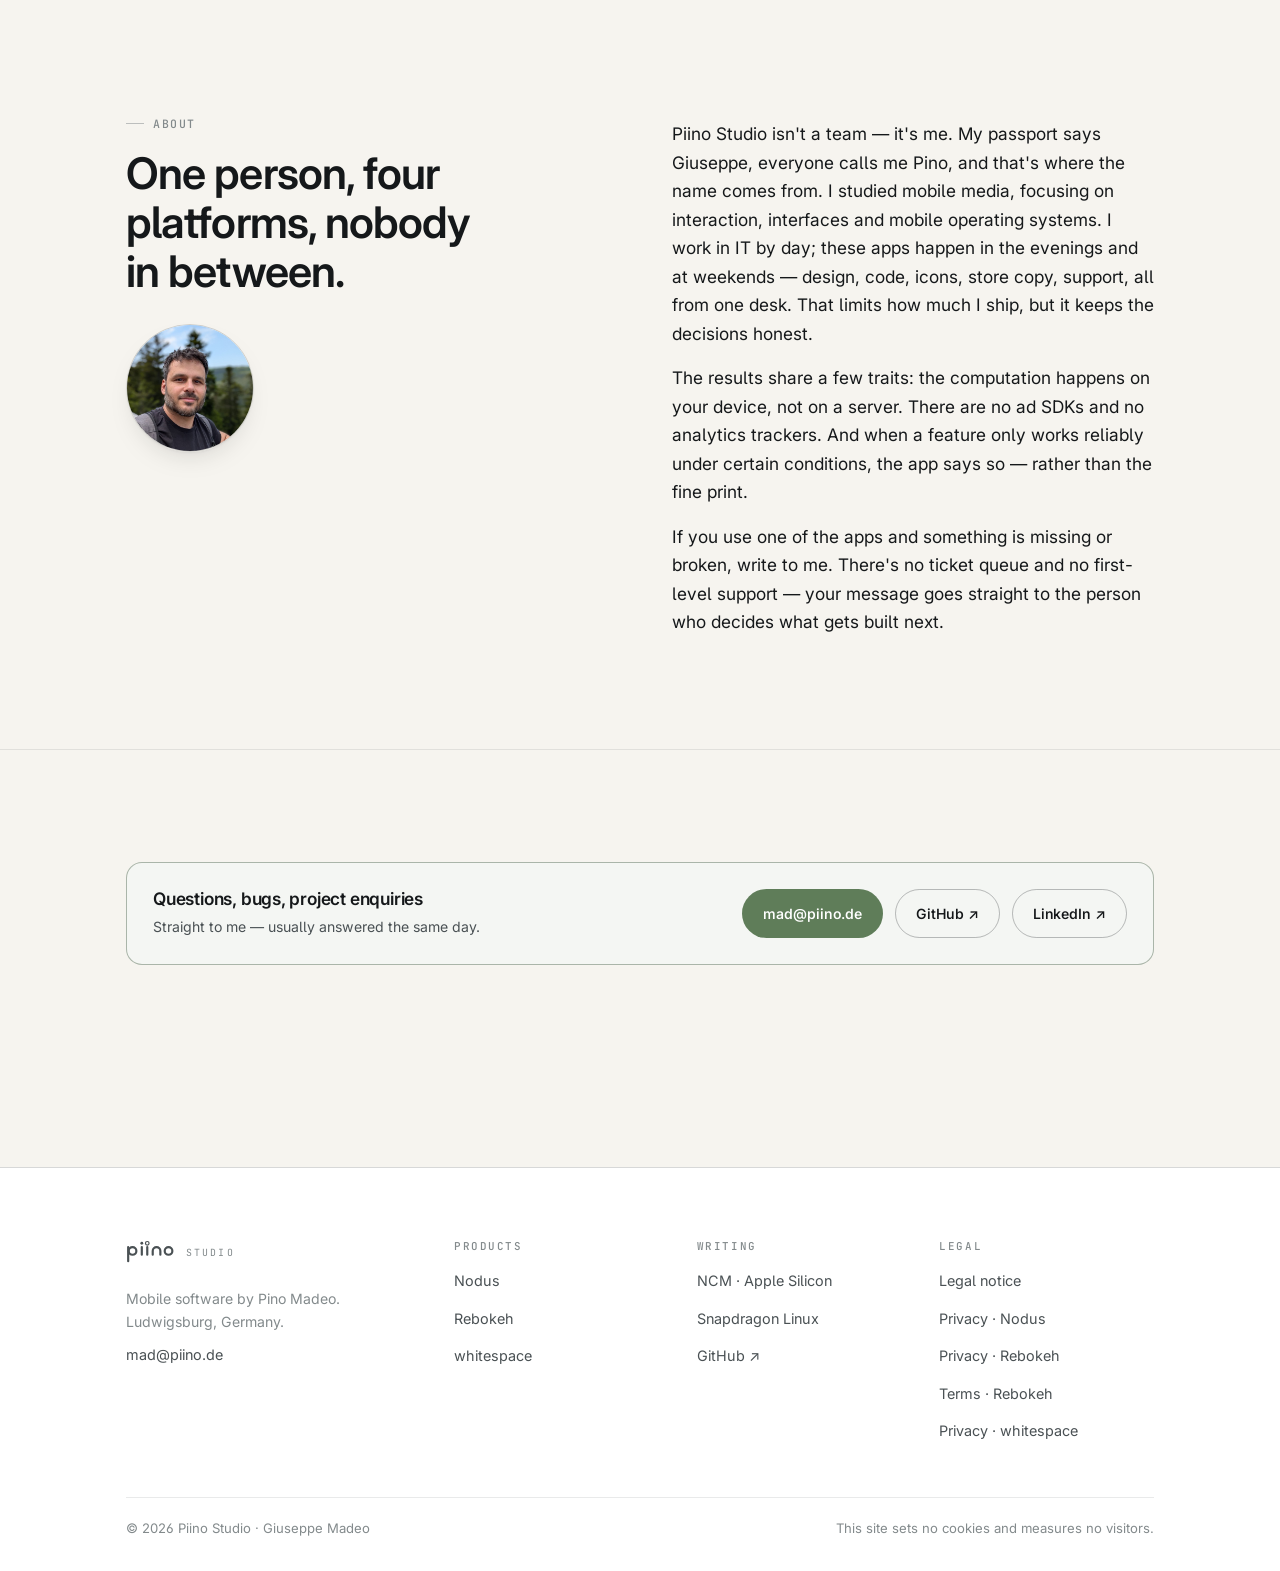
==== commit 7f83a4fa: "feat(web): Deep-Dive-Artikel zur Tiefenkarte in Pixel-Portraets Englischer Langtext "Your Pixel save" ====
--- a/index.html
+++ b/index.html
@@ -187,8 +187,8 @@
           <ul class="feature-list">
             <li lang="de">Stufenlos von f/1.4 bis f/22, physikalisch gerechnet in einer 3D-Engine</li>
             <li lang="en">Stepless f/1.4 to f/22, physically simulated in a 3D engine</li>
-            <li lang="de">Objektiv-Stile: sphärisch, anamorphotisch, Swirl, Vintage Soft</li>
-            <li lang="en">Lens styles: spherical, anamorphic, swirl, vintage soft</li>
+            <li lang="de">Objektiv-Stile: sphärisch, anamorphotisch, Swirl, Vintage Soft, Mirror</li>
+            <li lang="en">Lens styles: spherical, anamorphic, swirl, vintage soft, mirror</li>
             <li lang="de">Tippen zum Umfokussieren, Porträt-Relighting, 3D-Parallax-Live-Wallpaper</li>
             <li lang="en">Tap to refocus, portrait relighting, 3D parallax live wallpaper</li>
             <li lang="de">Export in voller Auflösung – nichts verlässt das Gerät</li>
@@ -239,6 +239,21 @@
         <p lang="en">Two longer reports from projects I actually measured end to end.</p>
       </div>
       <div class="grid grid--2">
+        <a class="card reveal" style="--p: var(--rebokeh);" href="rebokeh-depth.html">
+          <div class="card__top">
+            <span class="eyebrow eyebrow--plain">Computational Photography</span>
+            <span class="row__meta">Dynamic Depth</span>
+          </div>
+          <h3 lang="de">Dein Pixel speichert eine Tiefenkarte. Google Fotos ignoriert sie.</h3>
+          <h3 lang="en">Your Pixel saves a depth map. Google Photos ignores it.</h3>
+          <p lang="de">In jedem Pixel-Porträt stecken eine Tiefenkarte, eine Confidence-Karte und das unbearbeitete Original in voller Auflösung. Googles eigener Editor benutzt nichts davon, sondern schätzt die Tiefe neu – auf dem bereits weichgezeichneten Bild.</p>
+          <p lang="en">Every Pixel portrait carries a depth map, a confidence map and the untouched full-resolution original. Google's own editor uses none of it and re-estimates depth instead — on the image it already blurred.</p>
+          <div class="card__foot">
+            <span class="link-arrow" style="--p: var(--rebokeh);"><span lang="de">Artikel lesen</span><span lang="en">Read the article</span> <span class="arr">→</span></span>
+            <span class="tags"><span class="tag">Pixel</span><span class="tag">Dynamic Depth</span><span class="tag" lang="de">englisch</span><span class="tag" lang="en">in English</span></span>
+          </div>
+        </a>
+
         <a class="card reveal" style="--p: var(--research);" href="ncm-m5pro.html">
           <div class="card__top">
             <span class="eyebrow eyebrow--plain">AI Systems Research</span>
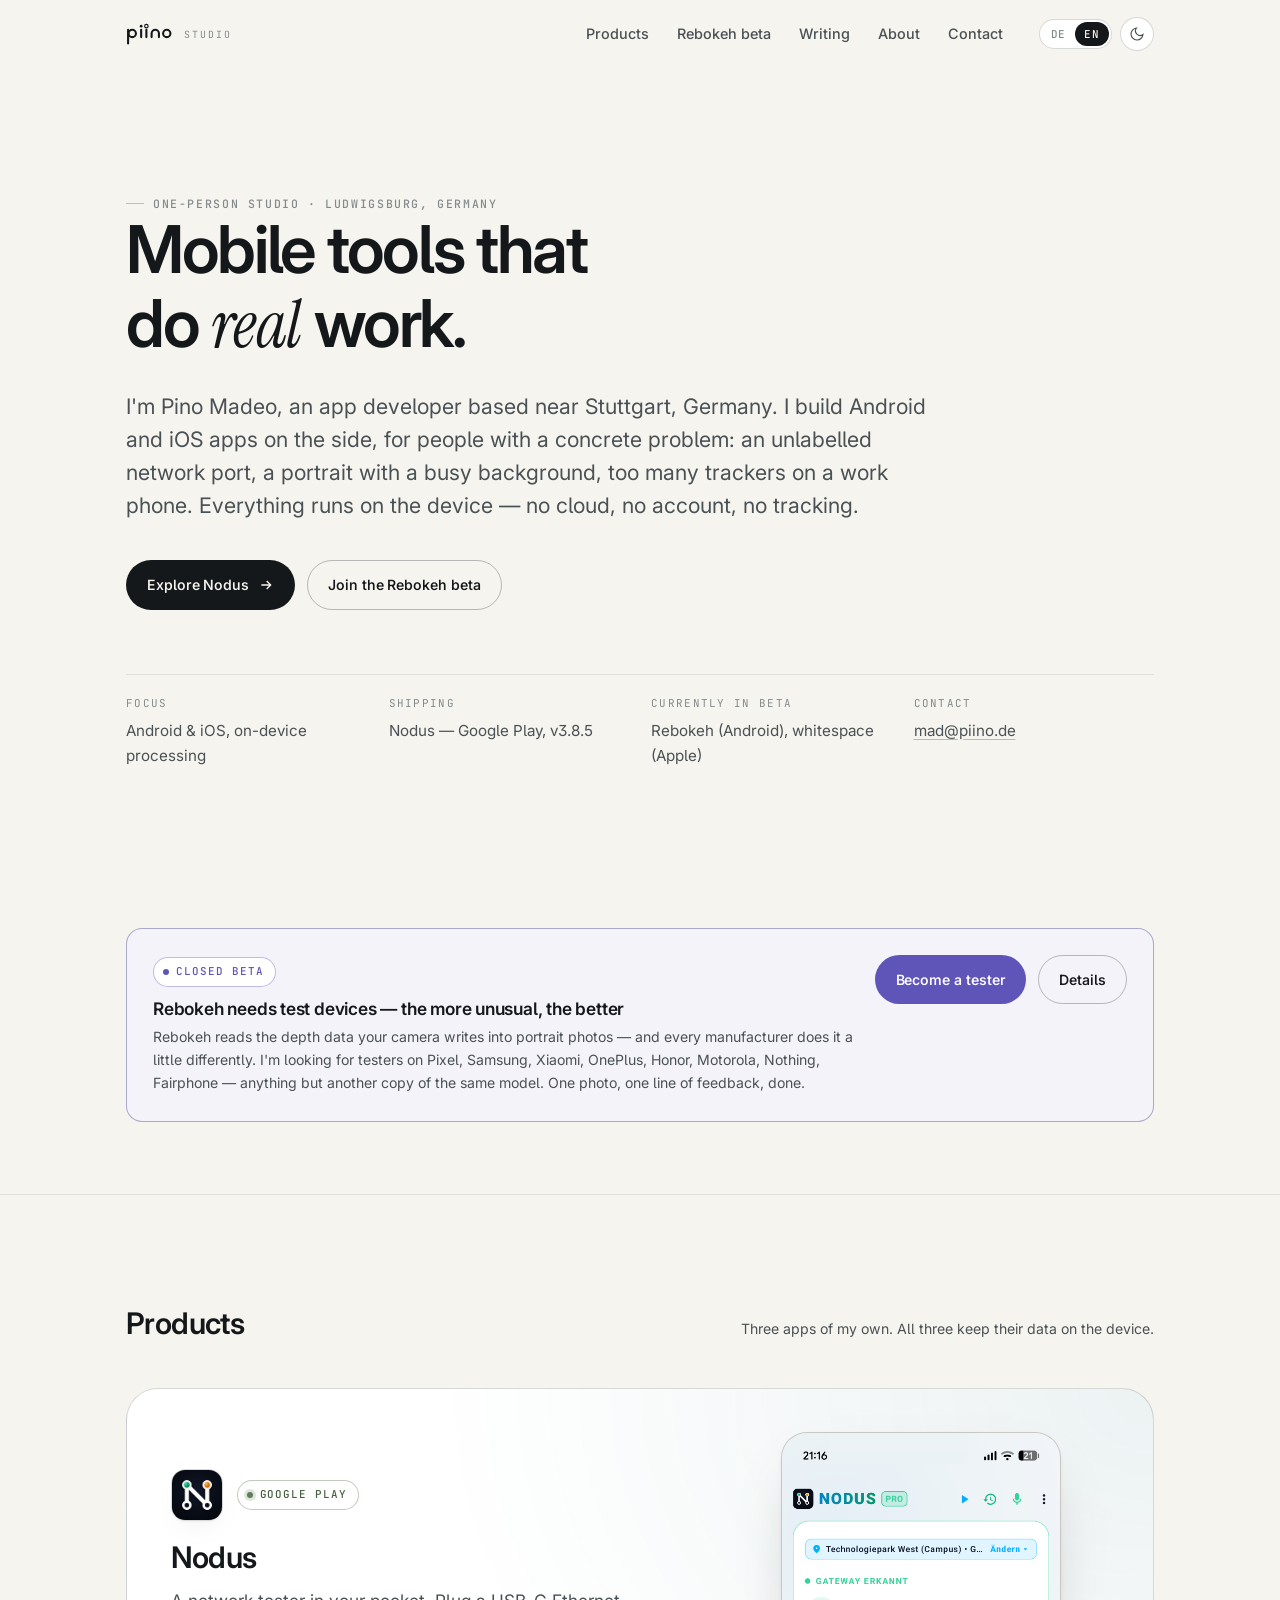
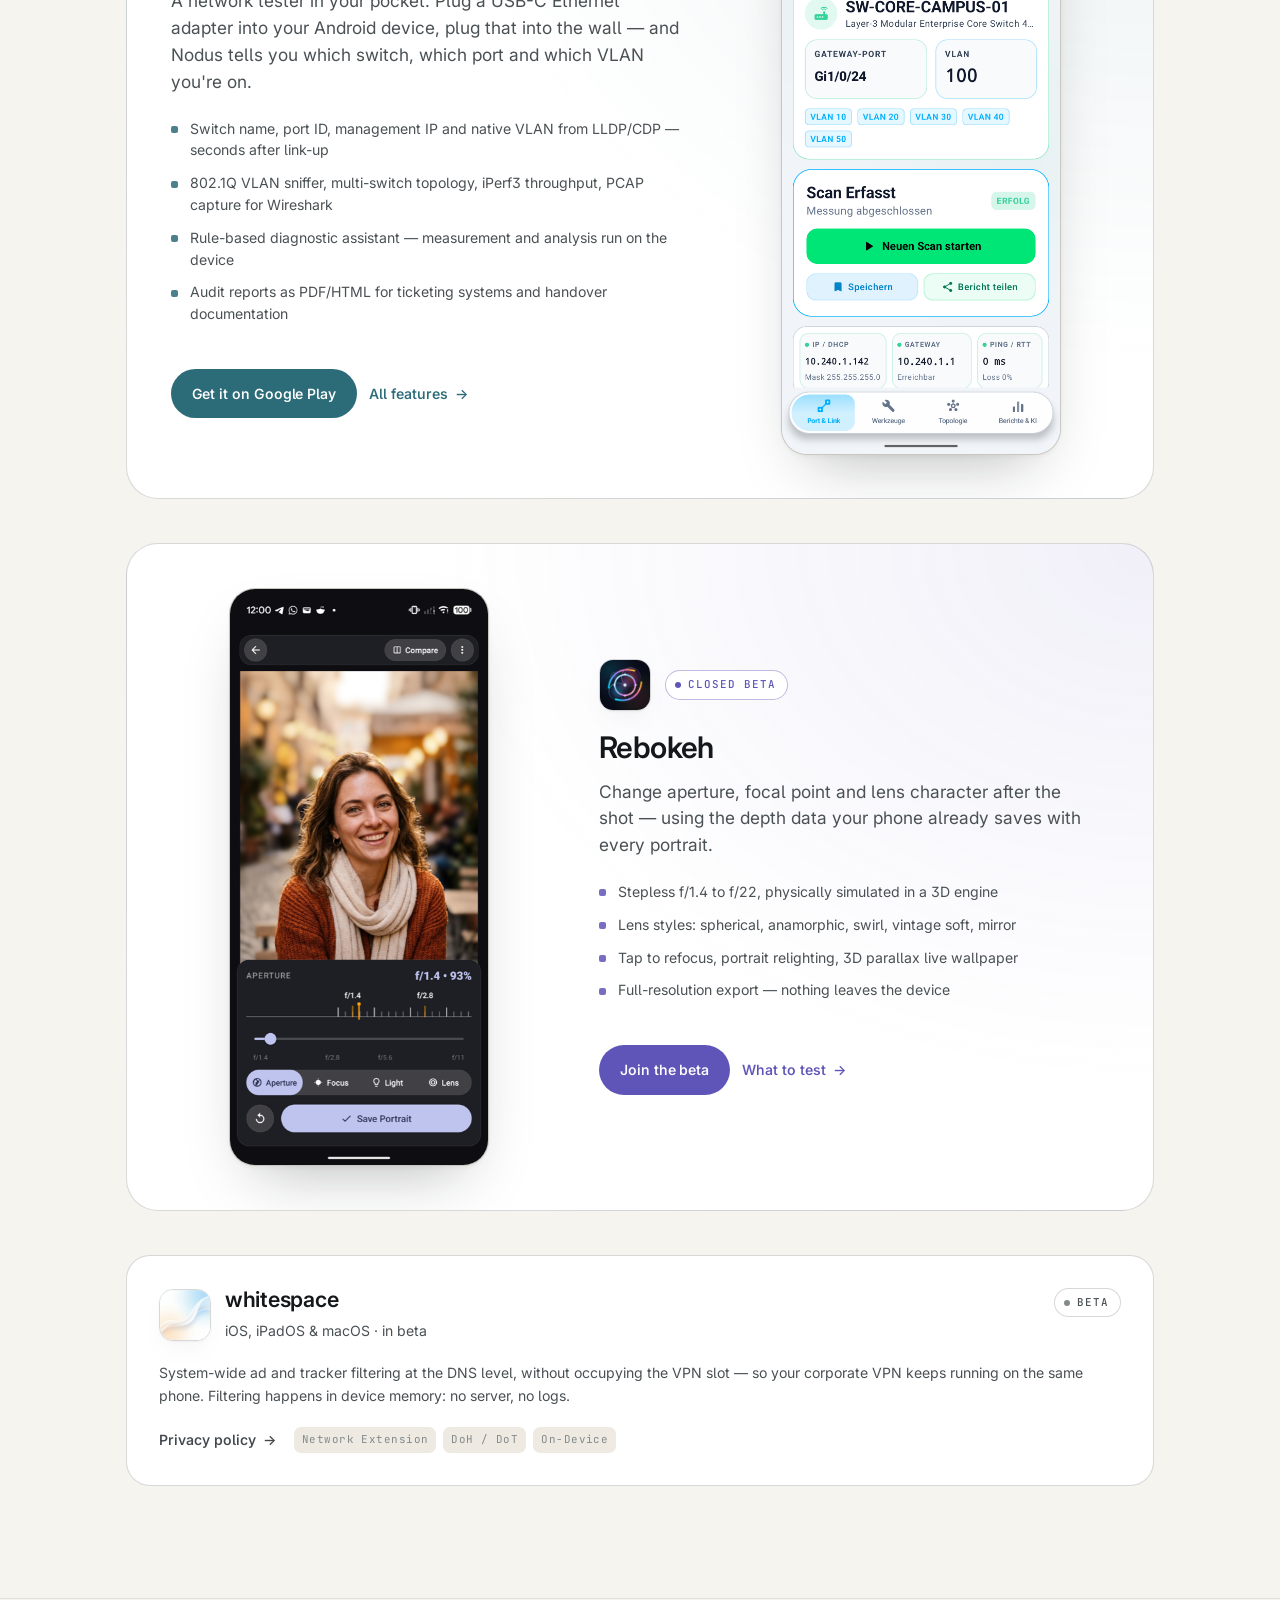
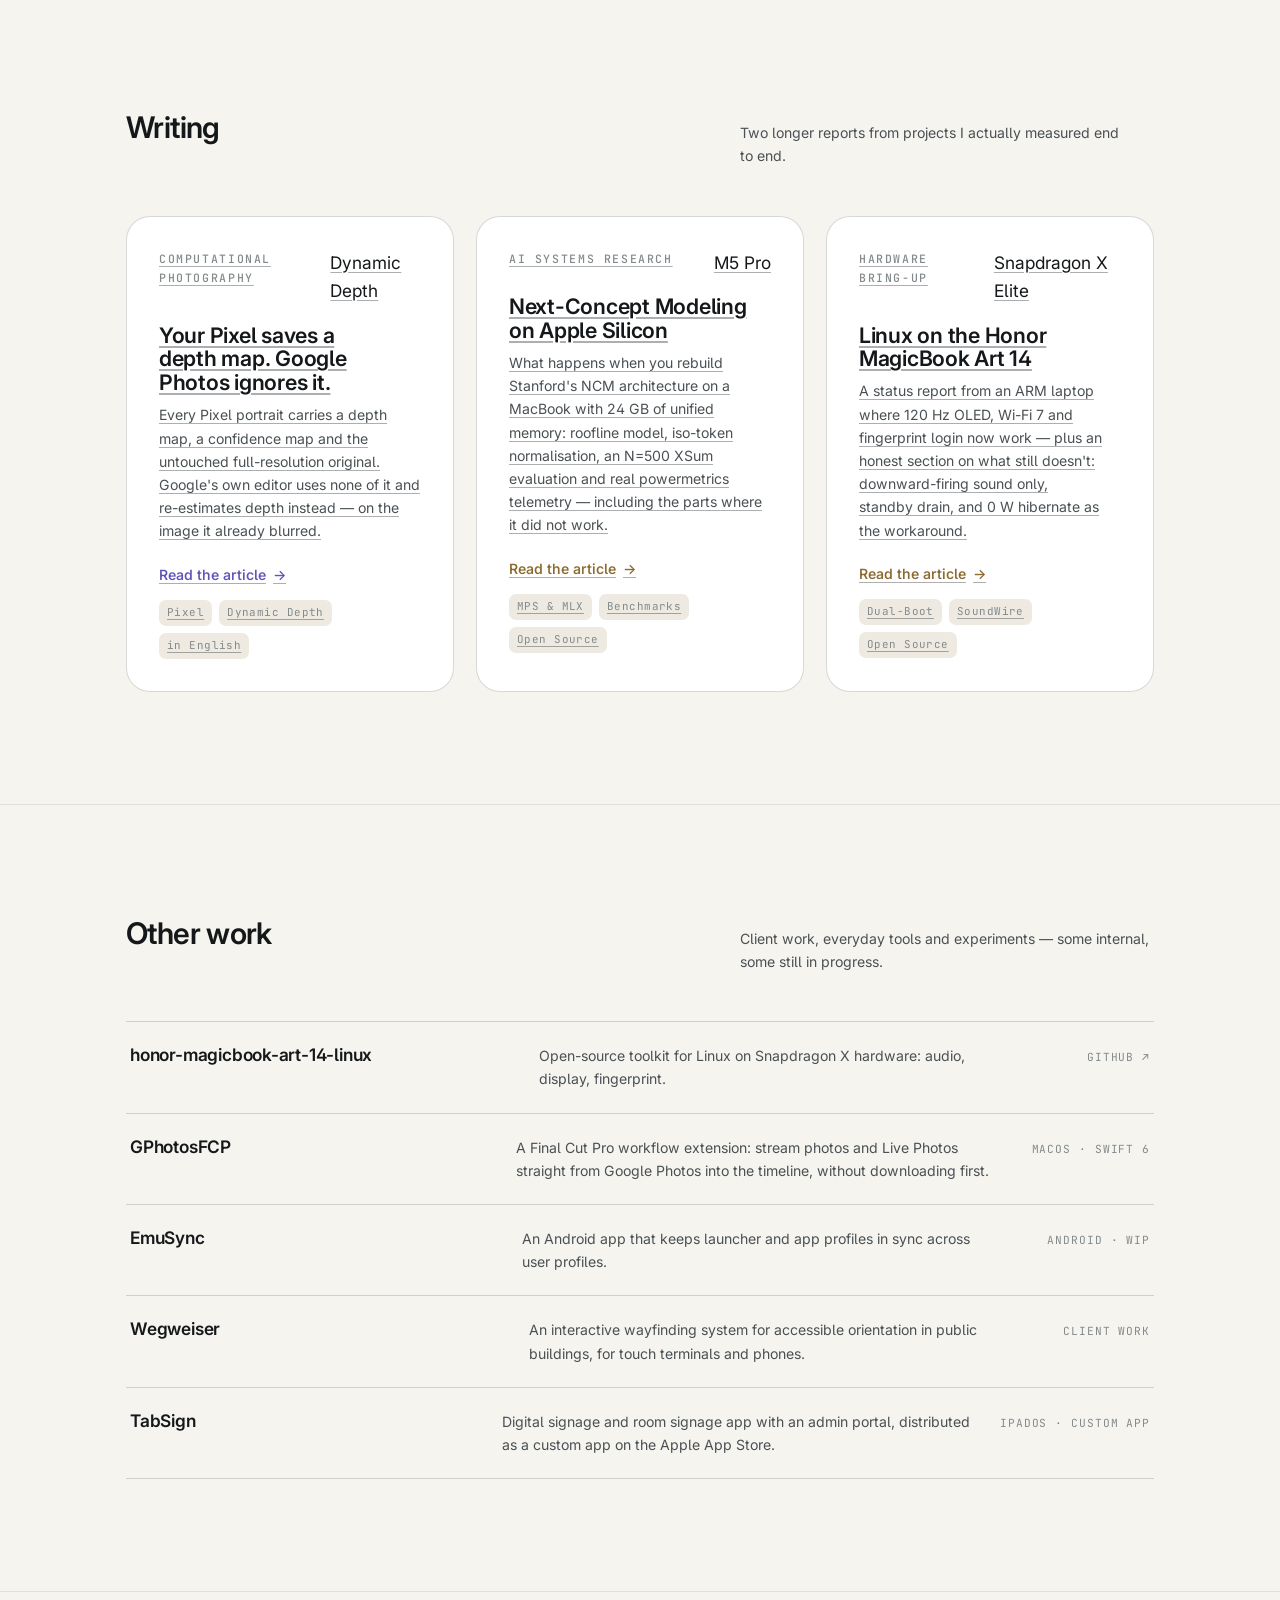
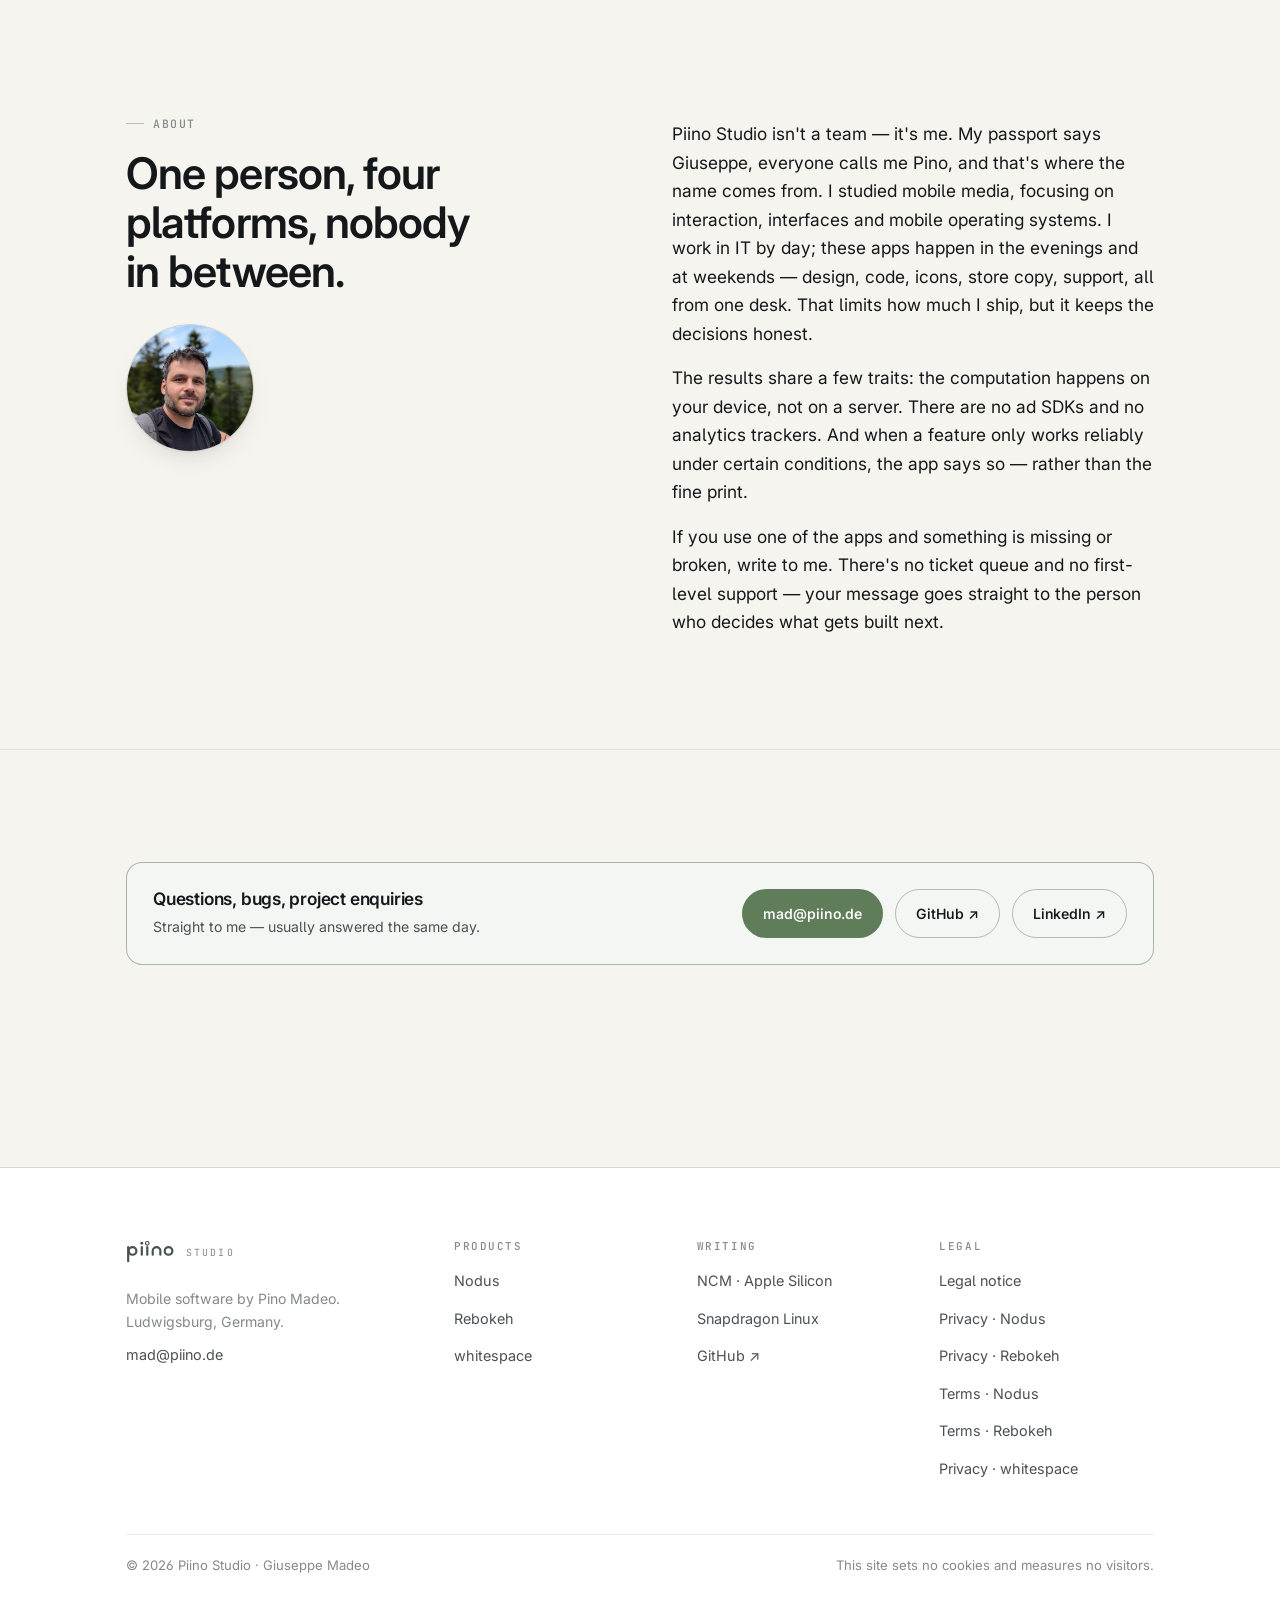
==== commit 7a742b5f: "Nodus: remove fixed prices and overclaims, define PRO scope, add terms and processor note - No fixed" ====
--- a/index.html
+++ b/index.html
@@ -157,8 +157,8 @@
             <li lang="en">Switch name, port ID, management IP and native VLAN from LLDP/CDP — seconds after link-up</li>
             <li lang="de">802.1Q-VLAN-Sniffer, Multi-Switch-Topologie, iPerf3-Durchsatz, PCAP-Mitschnitt für Wireshark</li>
             <li lang="en">802.1Q VLAN sniffer, multi-switch topology, iPerf3 throughput, PCAP capture for Wireshark</li>
-            <li lang="de">KI-Copilot auf Basis von Gemini Nano – vollständig offline auf dem Chip des Telefons</li>
-            <li lang="en">AI copilot based on Gemini Nano — entirely offline, on the phone's own chip</li>
+            <li lang="de">Regelbasierter Diagnose-Assistent – Messung und Auswertung laufen auf dem Gerät</li>
+            <li lang="en">Rule-based diagnostic assistant — measurement and analysis run on the device</li>
             <li lang="de">Prüfberichte als PDF/HTML für Ticketsystem und Übergabeprotokoll</li>
             <li lang="en">Audit reports as PDF/HTML for ticketing systems and handover documentation</li>
           </ul>
@@ -411,6 +411,7 @@
           <li><a href="impressum.html"><span lang="de">Impressum</span><span lang="en">Legal notice</span></a></li>
           <li><a href="datenschutz.html"><span lang="de">Datenschutz Nodus</span><span lang="en">Privacy · Nodus</span></a></li>
           <li><a href="rebokeh-datenschutz.html"><span lang="de">Datenschutz Rebokeh</span><span lang="en">Privacy · Rebokeh</span></a></li>
+          <li><a href="nodus-nutzungsbedingungen.html"><span lang="de">Nutzungsbedingungen Nodus</span><span lang="en">Terms &middot; Nodus</span></a></li>
           <li><a href="rebokeh-nutzungsbedingungen.html"><span lang="de">Nutzungsbedingungen Rebokeh</span><span lang="en">Terms · Rebokeh</span></a></li>
           <li><a href="whitespace-datenschutz.html"><span lang="de">Datenschutz whitespace</span><span lang="en">Privacy · whitespace</span></a></li>
         </ul>
--- a/styles.css
+++ b/styles.css
@@ -633,6 +633,12 @@
 .footer-grid ul { list-style: none; display: grid; gap: 9px; }
 .footer-grid a { font-size: .9rem; color: var(--ink-2); text-decoration: none; }
 .footer-grid a:hover { color: var(--ink); text-decoration: underline; }
+@media (max-width: 900px) {
+  .footer-grid { grid-template-columns: repeat(2, minmax(0, 1fr)); }
+}
+@media (max-width: 520px) {
+  .footer-grid { grid-template-columns: 1fr; }
+}
 .footer-bottom {
   margin-top: clamp(32px, 5vw, 52px);
   padding-top: 20px;
@@ -667,6 +673,10 @@
 .prose ul, .prose ol { padding-left: 1.3em; display: grid; gap: .5em; }
 .prose li::marker { color: var(--ink-3); }
 .prose a { color: var(--sage-2); font-weight: 500; }
+/* Buttons und Pfeil-Links im Fliesstext behalten ihre eigenen Farben */
+.prose a.btn { color: var(--btn-fg); font-weight: 550; text-decoration: none; }
+.prose a.link-arrow { color: var(--p, var(--sage)); text-decoration: none; }
+.prose a.btn-primary { color: var(--paper); text-decoration: none; }
 .prose code {
   background: var(--paper-3);
   border: 1px solid var(--line-soft);
